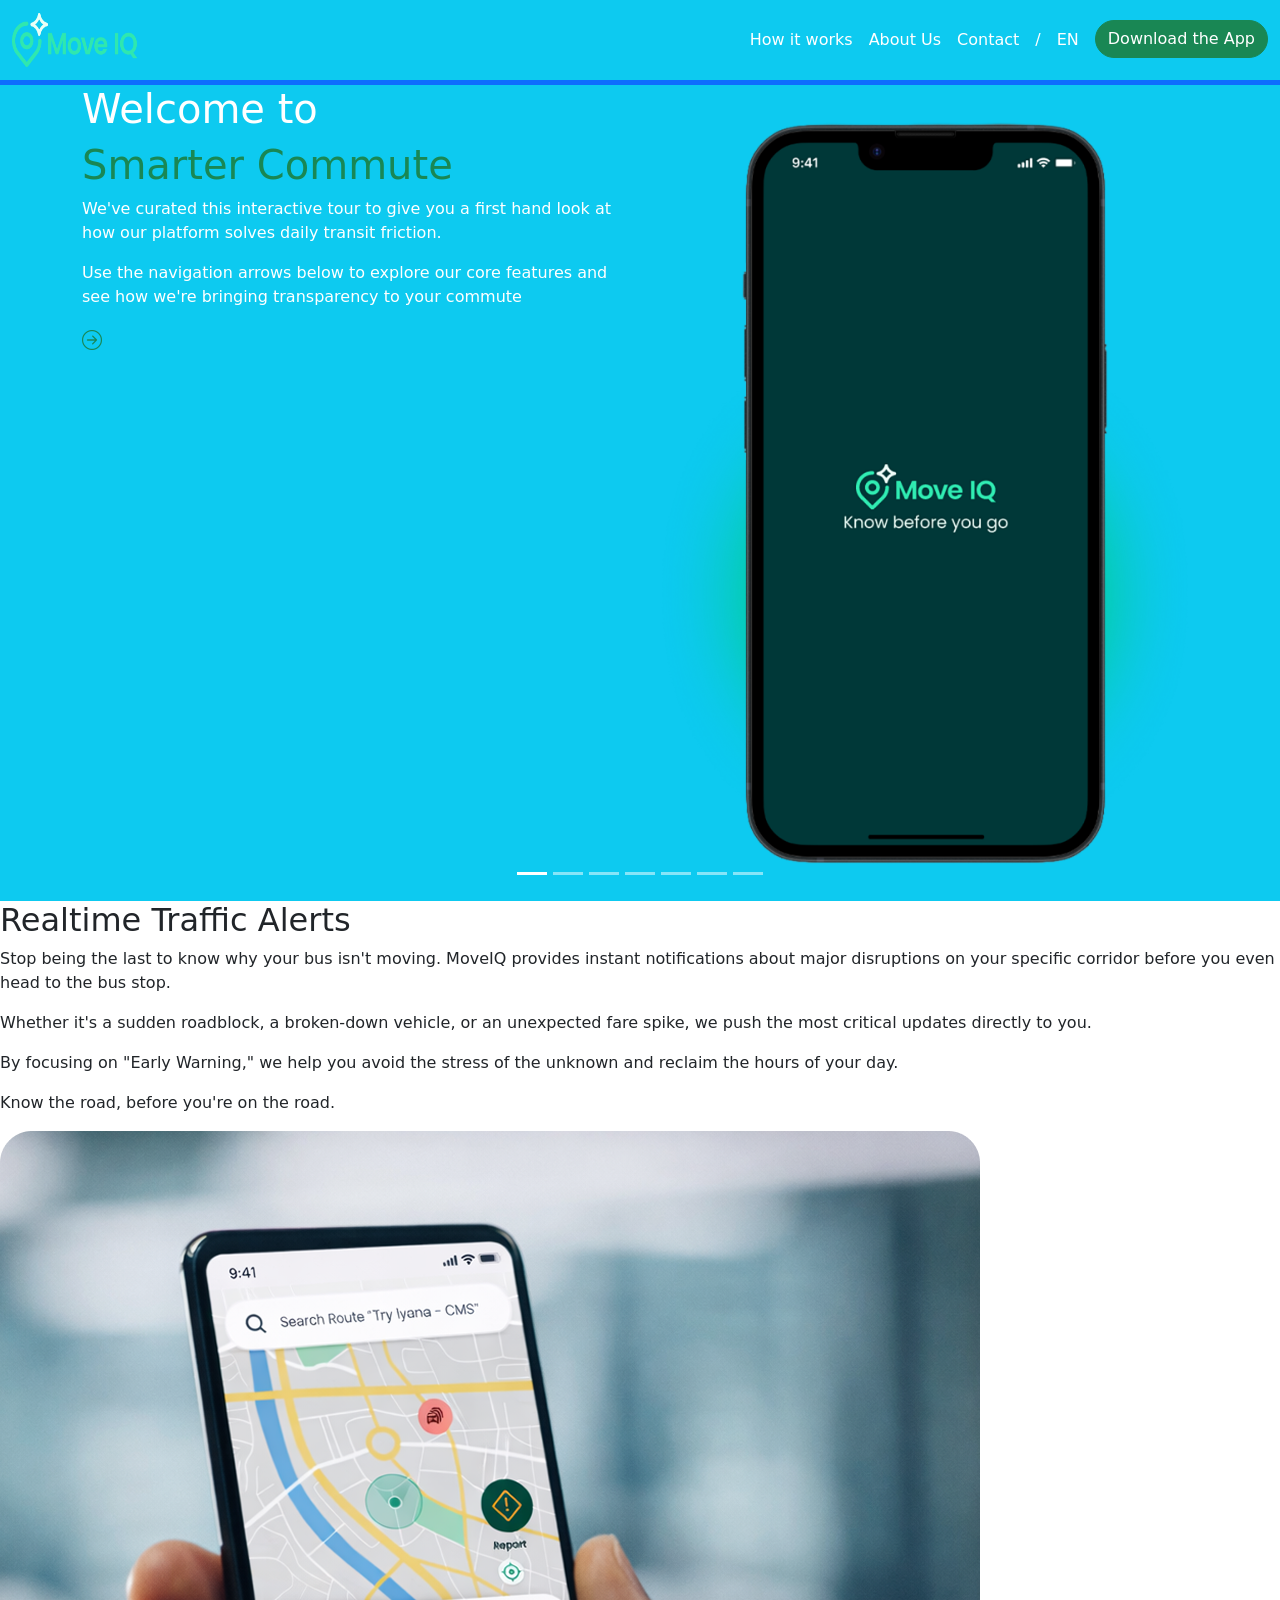
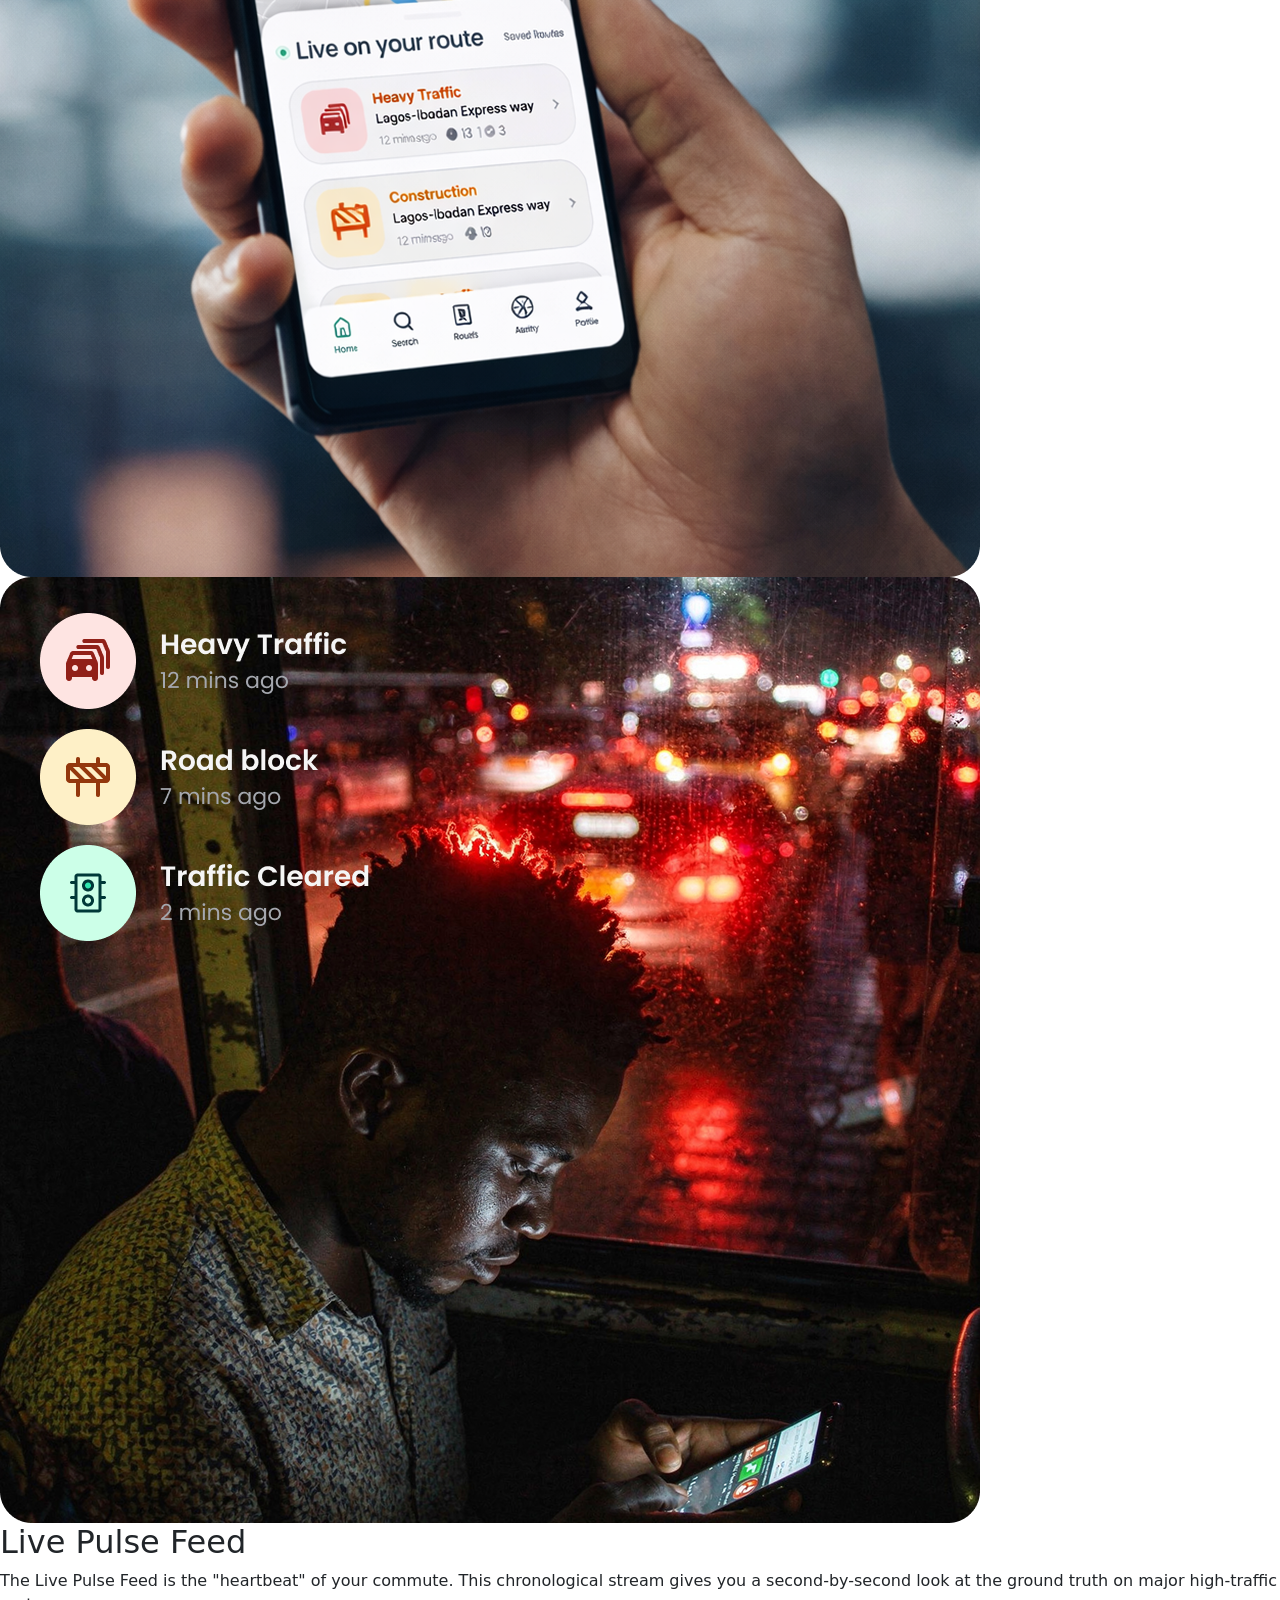
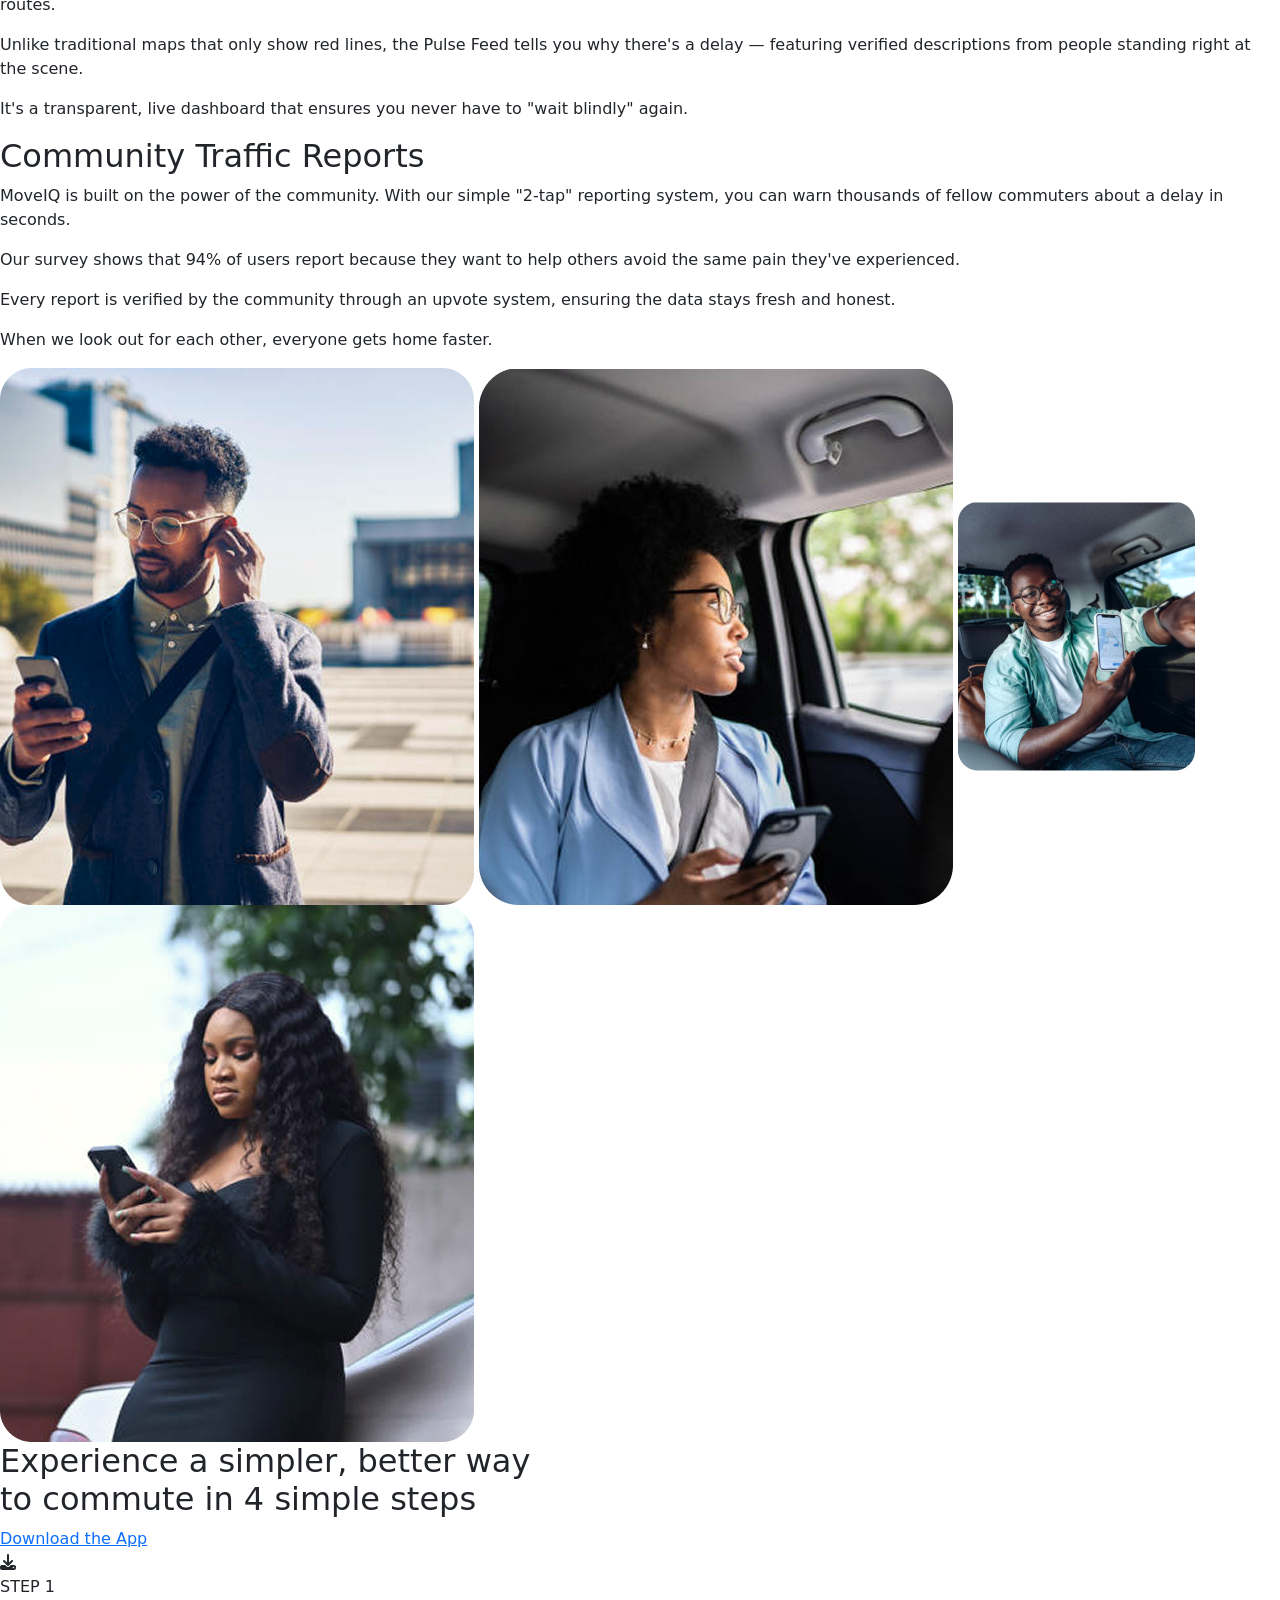
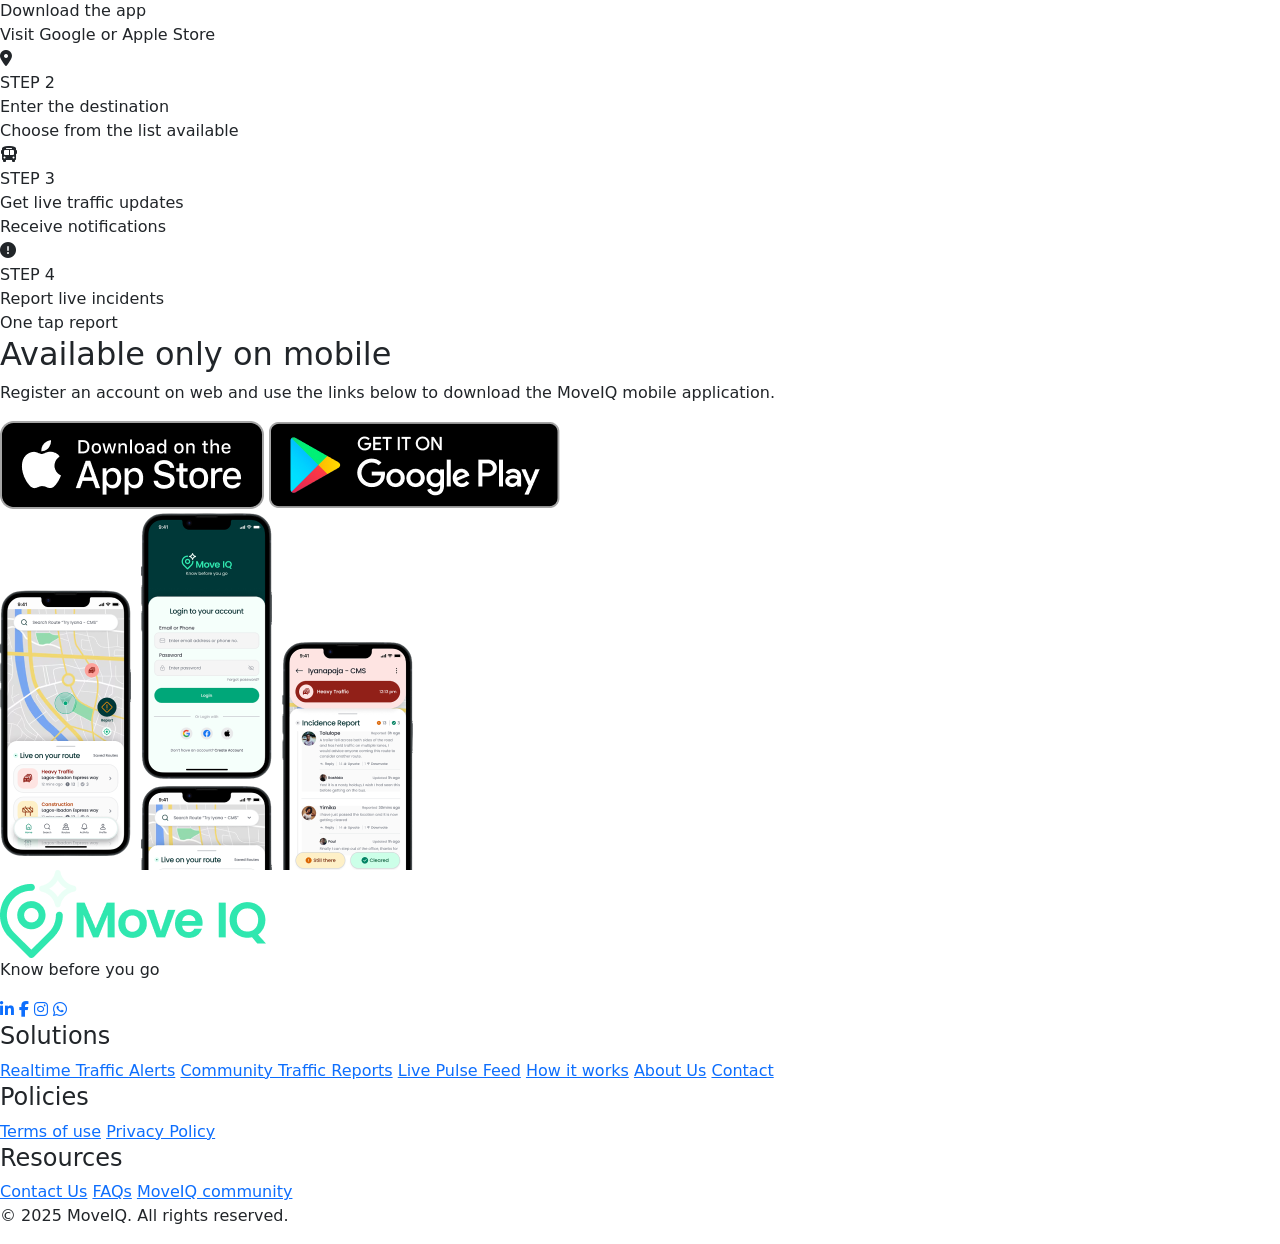
==== index.html @ 117f428f "Add files via upload" ====
<!DOCTYPE html>
<html lang="en">
<head>
  <meta charset="UTF-8" />
  <meta name="viewport" content="width=device-width, initial-scale=1.0"/>
  <title>MoveIQ</title>
  <link href="https://cdn.jsdelivr.net/npm/bootstrap@5.3.8/dist/css/bootstrap.min.css" rel="stylesheet">
<link rel="stylesheet" href="https://cdn.jsdelivr.net/npm/bootstrap-icons@1.8.1/font/bootstrap-icons.css">
  <link rel="stylesheet" href="style.css" />
  <link rel="stylesheet" href="https://cdnjs.cloudflare.com/ajax/libs/font-awesome/6.5.0/css/all.min.css" />
</head>
<body>

   <!-- Navbar -->
     <nav class="navbar navbar-expand-lg navbar-light bg-info shadow-sm border-bottom border-5 border-primary">
  <div class="container-fluid">

    <!-- Navbar toggler -->
    <button class="navbar-toggler" type="button" data-bs-toggle="collapse" data-bs-target="#navbarSupportedContent">
      <span class="navbar-toggler-icon"></span>
    </button>

    <!-- Logo in the center -->
    <a class="navbar-brand text-success fw-bold" href="/">
      <img src="footer-logo.png" alt="logo" height="54" width="160">
      
    </a>

    <!-- Navbar links -->
    <div class="collapse navbar-collapse justify-content-end" id="navbarSupportedContent">
      

      <ul class="navbar-nav mb-2 mb-lg-0">

        <li class="nav-item"><a class="nav-link text-white" href="/">How it works</a></li>
        <li class="nav-item"><a class="nav-link text-white" href="about.html">About Us</a></li>
        <li class="nav-item"><a class="nav-link text-white" href="services.html">Contact</a></li>
        <!-- Slash -->
    <li class="nav-item">
      <span class="nav-link text-white">/</span>
    </li>

    <!-- Language -->
    <li class="nav-item">
      <a class="nav-link text-white" href="#">EN</a>
    </li>

    <!-- Download button -->
    <li class="nav-item ms-2">
      <a href="#" class="btn btn-success rounded-pill">
        Download the App
      </a>
  
      </ul>
    </div>
  </div>
</nav>
<!-- Hero Section -->
 <div id="heroCarousel" class="carousel slide" data-bs-ride="carousel">
  <div class="carousel-indicators">
    <button type="button" data-bs-target="#carouselExample" data-bs-slide-to="0" class="active"></button>
    <button type="button" data-bs-target="#carouselExample" data-bs-slide-to="1"></button>
    <button type="button" data-bs-target="#carouselExample" data-bs-slide-to="2"></button>
    <button type="button" data-bs-target="#carouselExample" data-bs-slide-to="3"></button>
    <button type="button" data-bs-target="#carouselExample" data-bs-slide-to="4"></button>
    <button type="button" data-bs-target="#carouselExample" data-bs-slide-to="5"></button>
    <button type="button" data-bs-target="#carouselExample" data-bs-slide-to="6"></button>
  </div>

  <div class="carousel-inner">

    <!-- Slide 1 -->
    <div class="carousel-item active bg-info">
      
      <!-- your row with text and image -->
       <div class="container">
        <div class="row">
        <div class="col-md-6">
          <h1 class="text-white">Welcome to</h1>
          <h1 class="text-success">Smarter Commute</h1>
          <p class="text-white">We've curated this interactive tour to give you a first hand look at how our platform solves daily transit friction.

          </p>
          <p class="text-white">Use the navigation arrows below to explore our core features and see how we're bringing transparency to your commute</p>
          <i class="bi bi-arrow-right-circle text-success fw-bold fs-5"></i>
        </div>
        <div class="col-md-6 d-flex align-items-center justify-content-center">
          <img src="image1.png" alt="image for slide 1" class="img-fluid">
        </div>
       </div>
       </div>
    </div>

    <!-- Slide 2 -->
    <div class="carousel-item bg-info">
      <!-- your row -->
       <div class="container">
        <div class="row">
        <div class="col-md-6">
          <h1 class="text-white">Access your</h1>
          <h1 class="text-success">Account</h1>
          <p class="text-white">Get started in seconds.
          </p>
          <p class="text-white">Sign in with your preferred socialnetwork or email to join the MoveIQ community. Your account doesn't just store your data, it tracks your impact.</p>
          <p class="text-white">See how many hours you've saved fellow commuters by contributing to the "Ground Truth".</p>
          <i class="bi bi-arrow-left-circle text-success fw-bold fs-5"></i>
          <i class="bi bi-arrow-right-circle text-success fw-bold fs-5"></i>
        </div>
        <div class="col-md-6 d-flex align-items-center justify-content-center">
          <img src="image2.png" alt="image for slide 2" class="img-fluid">
        </div>
       </div>
       </div>
    </div>

    <!-- Slide 3 -->
    <div class="carousel-item bg-info">
      <!-- your row -->
       <div class="container">
        <div class="row">
        <div class="col-md-6">
          <h1 class="text-white">On your</h1>
          <h1 class="text-success">Dashboard</h1>
          <p class="text-white">Everything you need to outsmart the commute all in one place.
          </p>
          <ul>
            <li class="text-white">Saved routes: Instant "Pulse Checks" on your most travelled corridors.</li>
            <li class="text-white">The live map: A high-level view of verified road incidents nearby.</li>
            <li class="text-white">Route Search: Quick access to our 10 major high-density transit routes.</li>
            <li class="text-white">The "Report" Button: Your 2-tap shortcut to helping the community.</li>
          </ul>
          <i class="bi bi-arrow-left-circle text-success fw-bold fs-5"></i>
          <i class="bi bi-arrow-right-circle text-success fw-bold fs-5"></i>
        </div>
        <div class="col-md-6 d-flex align-items-center justify-content-center">
          <img src="image3.png" alt="image for slide 3" class="img-fluid">
        </div>
       </div>
       </div>
    </div>

    <!-- Slide 4 -->
    <div class="carousel-item bg-info">
      <!-- your row -->
       <div class="container">
        <div class="row">
        <div class="col-md-6">
          <h1 class="text-white">Detailed</h1>
          <h1 class="text-success">Incident Reports</h1>
          <p class="text-white">See the road through the eyes of fellow commuters. Our reports aren't just dots on a map; they are live feeds featuring timestamps and real-time community comments. Use the "Still there?" button to verify an incident and keep the data fresh for the next person.
          </p>
          
          <i class="bi bi-arrow-left-circle text-success fw-bold fs-5"></i>
          <i class="bi bi-arrow-right-circle text-success fw-bold fs-5"></i>
        </div>
        <div class="col-md-6 d-flex align-items-center justify-content-center">
          <img src="image4.png" alt="image for slide 4" class="img-fluid">
        </div>
       </div>
       </div>
    </div>

    <!-- Slide 5 -->
    <div class="carousel-item bg-info">
      <!-- your row -->
       <div class="container">
        <div class="row">
        <div class="col-md-6">
          <h1 class="text-white">Report</h1>
          <h1 class="text-success">an Incident</h1>
          <p class="text-white">Be the hero of the morning rush. With just two taps, you can report accidents, roadblocks, or sudden fare spikes.
          </p>
          <p class="text-white">Add an optional comment for extra context and help your fellow commuters make smarter decisions before they even leave home.</p>
          
          <i class="bi bi-arrow-left-circle text-success fw-bold fs-5"></i>
          <i class="bi bi-arrow-right-circle text-success fw-bold fs-5"></i>
        </div>
        <div class="col-md-6 d-flex align-items-center justify-content-center">
          <img src="image5.png" alt="image for slide 5" class="img-fluid">
        </div>
       </div>
       </div>
    </div>

    <!-- Slide 6 -->
    <div class="carousel-item bg-info">
      <!-- your row -->
       <div class="container">
        <div class="row">
        <div class="col-md-6">
          <h1 class="text-white">Your Personal</h1>
          <h1 class="text-success">Dashboard</h1>
          <p class="text-white">Your altruism deserves to be seen. Use your personal dashboard to track every report and verification you've made.</p>
          <p class="text-white">See the tangible differnce you've made in making urban transit predictable and stress-free for everyone.</p>
          
          <i class="bi bi-arrow-left-circle text-success fw-bold fs-5"></i>
          <i class="bi bi-arrow-right-circle text-success fw-bold fs-5"></i>
        </div>
        <div class="col-md-6 d-flex align-items-center justify-content-center">
          <img src="image6.png" alt="image for slide 6" class="img-fluid">
        </div>
       </div>
       </div>
    </div>

    <!-- Slide 7 -->
    <div class="carousel-item bg-info">
      <!-- your row -->
       <div class="container">
        <div class="row">
        <div class="col-md-6">
          <h1 class="text-white">Ready to</h1>
          <h1 class="text-success">Commute Smarter?</h1>
          <p class="text-white">MoveIQ is fuelled by people like you-commuters who believe that a simple report can save someone else's day. Your acts of altruism are the engine of this service.
          </p>
          <p class="text-white">Join the movement today</p>
          
          <i class="bi bi-arrow-left-circle text-success fw-bold fs-5"></i>
          <i class="bi bi-arrow-right-circle text-success fw-bold fs-5"></i>
        </div>
        <div class="col-md-6 d-flex align-items-center justify-content-center">
          <img src="image7.png" alt="image for slide 7" class="img-fluid">
        </div>
       </div>
       </div>
    </div>

  </div>

</div>

<section class="features">

  <!-- Card 1: text left, image right -->
  <div class="feature-card">
    <div class="feature-text">
      <h2>Realtime Traffic Alerts</h2>
      <p>Stop being the last to know why your bus isn't moving. MoveIQ provides instant notifications about major disruptions on your specific corridor before you even head to the bus stop.</p>
      <p>Whether it's a sudden roadblock, a broken-down vehicle, or an unexpected fare spike, we push the most critical updates directly to you.</p>
      <p>By focusing on "Early Warning," we help you avoid the stress of the unknown and reclaim the hours of your day.</p>
      <p>Know the road, before you're on the road.</p>
    </div>
    <div class="feature-image">
      <img src="traffic-alerts.png" alt="Realtime Traffic Alerts" />
    </div>
  </div>

  <!-- Card 2: image left, text right -->
  <div class="feature-card ">
    <div class="feature-image">
      <img src="live-pulse.png" alt="Live Pulse Feed" />
    </div>
    <div class="feature-text">
      <h2>Live Pulse Feed</h2>
      <p>The Live Pulse Feed is the "heartbeat" of your commute. This chronological stream gives you a second-by-second look at the ground truth on major high-traffic routes.</p>
      <p>Unlike traditional maps that only show red lines, the Pulse Feed tells you why there's a delay — featuring verified descriptions from people standing right at the scene.</p>
      <p>It's a transparent, live dashboard that ensures you never have to "wait blindly" again.</p>
    </div>
  </div>

  <!-- Card 3: text left, image right -->
  <div class="feature-card">
    <div class="feature-text">
      <h2>Community Traffic Reports</h2>
      <p>MoveIQ is built on the power of the community. With our simple "2-tap" reporting system, you can warn thousands of fellow commuters about a delay in seconds.</p>
      <p>Our survey shows that 94% of users report because they want to help others avoid the same pain they've experienced.</p>
      <p>Every report is verified by the community through an upvote system, ensuring the data stays fresh and honest.</p>
      <p>When we look out for each other, everyone gets home faster.</p>
    </div>
    <div class="feature-image image-grid">
      <img src="community1.jpg" alt="Community 1" />
      <img src="community2.jpg" alt="Community 2" />
      <img src="community3.jpg" alt="Community 3" />
      <img src="community4.jpg" alt="Community 4" />
    </div>
  </div>

</section>


<!-- 4 STEPS SECTION -->
<section class="steps-section">

  <div class="steps-header">
    <h2>Experience a simpler, better way <br/> to commute in 4 simple steps</h2>
    <a href="#" class="btn-download">Download the App</a>
  </div>

  <div class="steps-card">

    <div class="step">
      <div class="step-icon"><i class="fas fa-download"></i></div>
      <div class="step-label">STEP 1</div>
      <div class="step-title">Download the app</div>
      <div class="step-sub">Visit Google or Apple Store</div>
    </div>

    <div class="step-divider"></div>

    <div class="step">
      <div class="step-icon"><i class="fas fa-location-dot"></i></div>
      <div class="step-label">STEP 2</div>
      <div class="step-title">Enter the destination</div>
      <div class="step-sub">Choose from the list available</div>
    </div>

    <div class="step-divider"></div>

    <div class="step">
      <div class="step-icon"><i class="fas fa-bus"></i></div>
      <div class="step-label">STEP 3</div>
      <div class="step-title">Get live traffic updates</div>
      <div class="step-sub">Receive notifications</div>
    </div>

    <div class="step-divider"></div>

  <div class="step">
    <div class="step-icon"><i class="fas fa-circle-exclamation"></i></div>
      <div class="step-label">STEP 4</div>
      <div class="step-title">Report live incidents</div>
      <div class="step-sub">One tap report</div>
    </div>

  </div>

</section>

<footer class="footer">

  <!-- Top: Mobile CTA -->
  <div class="footer-cta">
    <div class="footer-cta-left">
      <h2>Available only on mobile</h2>
      <p>Register an account on web and use the links below to download the MoveIQ mobile application.</p>
      <div class="store-buttons">
        <a href="#"><img src="appstore.png" alt="Download on App Store" /></a>
        <a href="#"><img src="googleplay.png" alt="Get it on Google Play" /></a>
      </div>
    </div>
    <div class="footer-cta-right">
      <img src="phone-mockup.png" alt="App Screenshot 1" class="mockup-img" />
      <!-- <img src="phone-mockup2.png" alt="App Screenshot 2" class="mockup-img" /> -->
    </div>
  </div>

  <!-- Bottom: Logo + links -->
  <div class="footer-main">

    <div class="footer-brand">
      <div class="footer-logo"><img src="footer-logo.png"></div>
      <p class="footer-tagline">Know before you go</p>
     <div class="footer-socials">
     <a href="#"><i class="fab fa-linkedin-in"></i></a>
    <a href="#"><i class="fab fa-facebook-f"></i></a>
    <a href="#"><i class="fab fa-instagram"></i></a>
    <a href="#"><i class="fab fa-whatsapp"></i></a>
</div>
    </div>

    <div class="footer-links">
      <div class="footer-col">
        <h4>Solutions</h4>
        <a href="#">Realtime Traffic Alerts</a>
        <a href="#">Community Traffic Reports</a>
        <a href="#">Live Pulse Feed</a>
        <a href="#">How it works</a>
        <a href="#">About Us</a>
        <a href="#">Contact</a>
      </div>
      <div class="footer-col">
        <h4>Policies</h4>
        <a href="#">Terms of use</a>
        <a href="#">Privacy Policy</a>
      </div>
      <div class="footer-col">
        <h4>Resources</h4>
        <a href="#">Contact Us</a>
        <a href="#">FAQs</a>
        <a href="#">MoveIQ community</a>
      </div>
    </div>

  </div>

  <div class="footer-bottom">
    <p>© 2025 MoveIQ. All rights reserved.</p>
  </div>

</footer>

<script src="https://cdn.jsdelivr.net/npm/bootstrap@5.3.8/dist/js/bootstrap.bundle.min.js"></script>

</body>
</html>
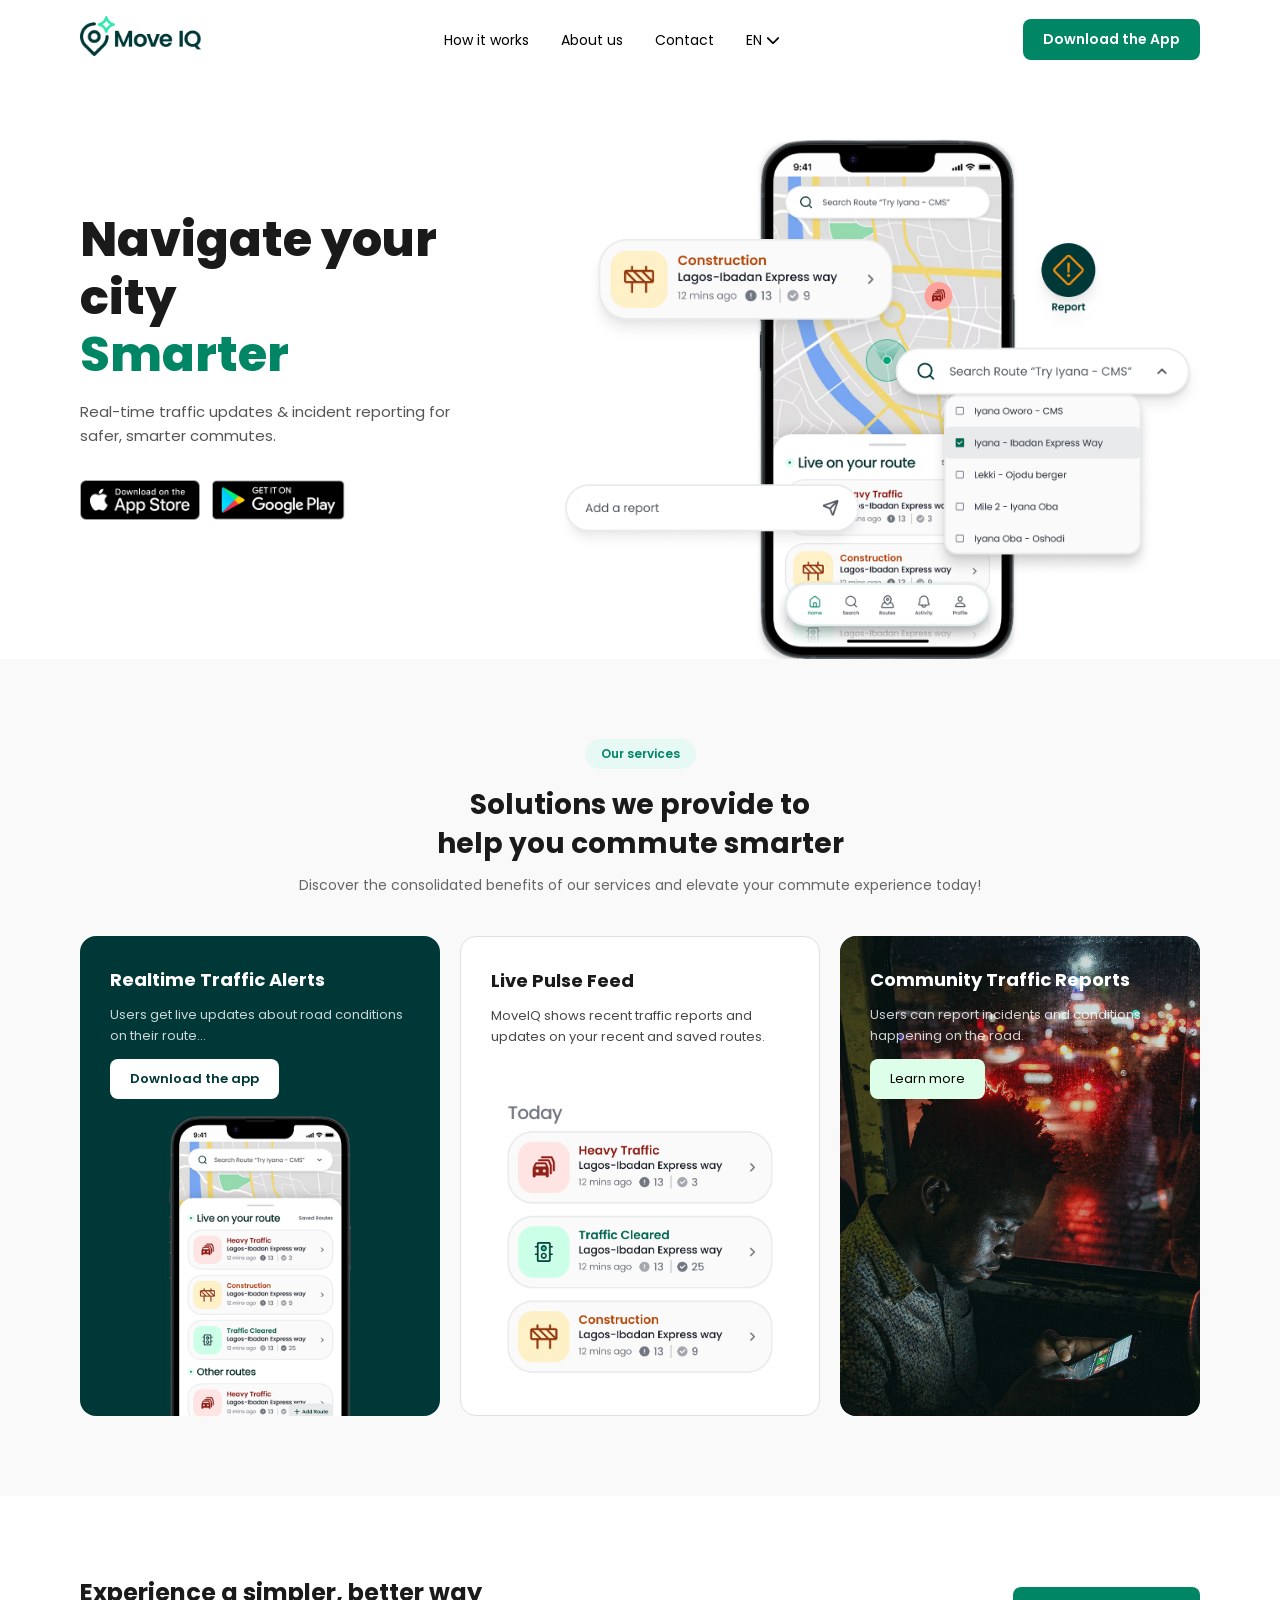
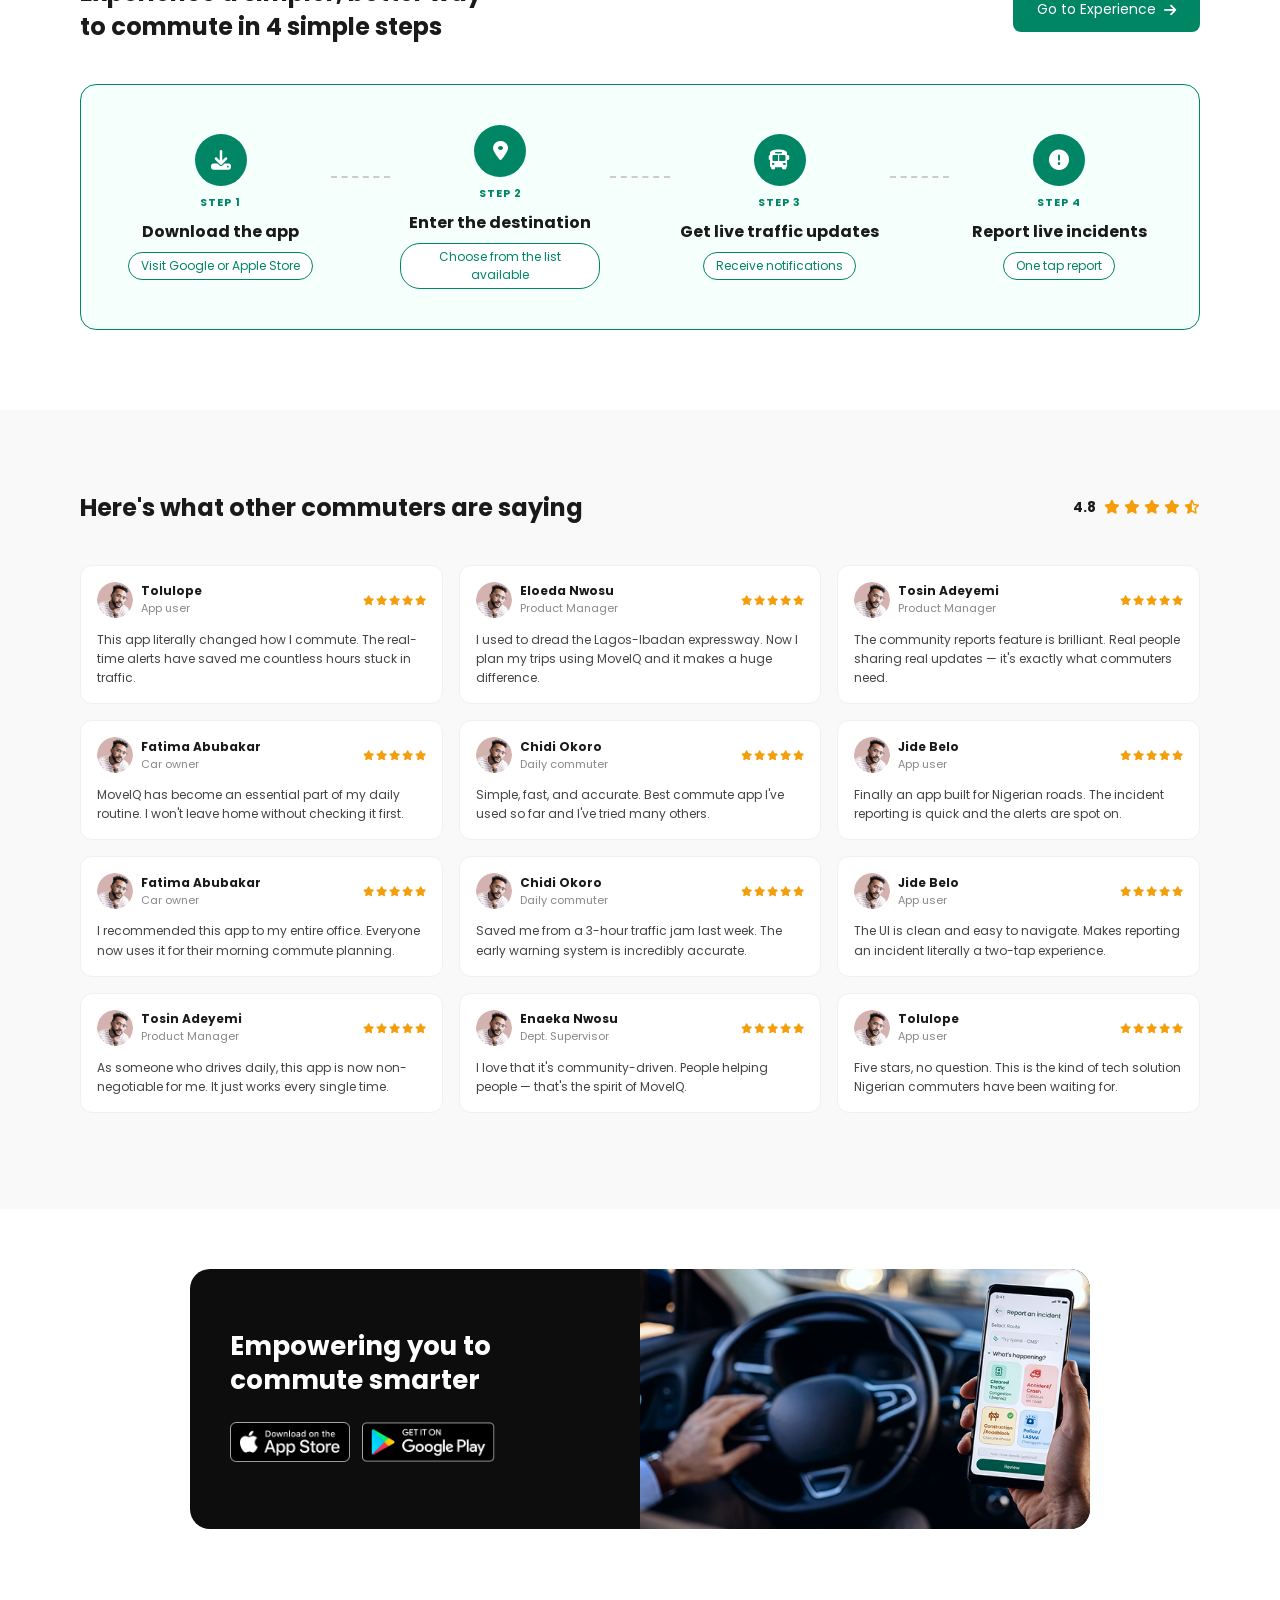
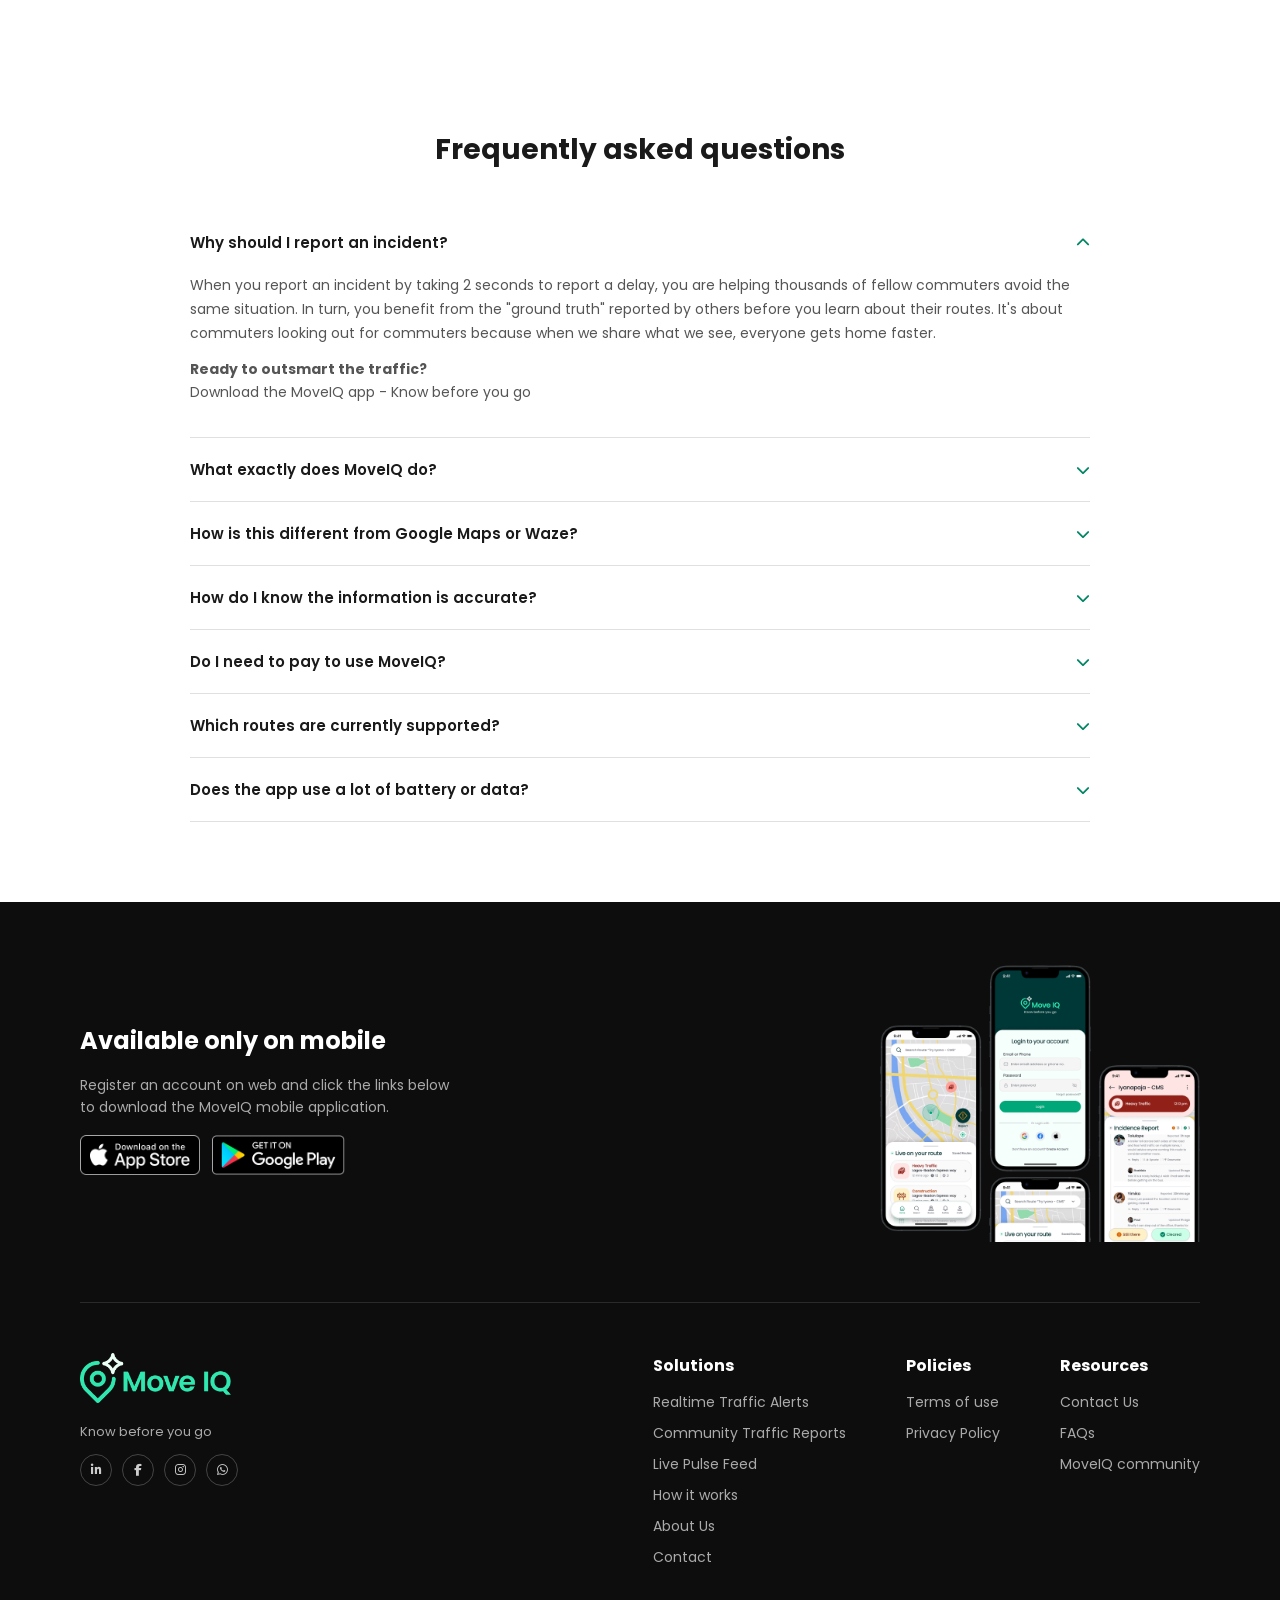
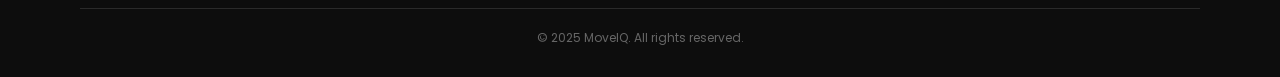
==== commit 968e7c56: "Add files via upload" ====
--- a/index.html
+++ b/index.html
@@ -3,393 +3,494 @@
 <head>
   <meta charset="UTF-8" />
   <meta name="viewport" content="width=device-width, initial-scale=1.0"/>
-  <title>MoveIQ</title>
-  <link href="https://cdn.jsdelivr.net/npm/bootstrap@5.3.8/dist/css/bootstrap.min.css" rel="stylesheet">
-<link rel="stylesheet" href="https://cdn.jsdelivr.net/npm/bootstrap-icons@1.8.1/font/bootstrap-icons.css">
+  <title>MoveIQ - Navigate your city Smarter</title>
+  <link href="https://fonts.googleapis.com/css2?family=Poppins:wght@400;500;600;700;800&display=swap" rel="stylesheet">
   <link rel="stylesheet" href="style.css" />
   <link rel="stylesheet" href="https://cdnjs.cloudflare.com/ajax/libs/font-awesome/6.5.0/css/all.min.css" />
 </head>
 <body>
 
-   <!-- Navbar -->
-     <nav class="navbar navbar-expand-lg navbar-light bg-info shadow-sm border-bottom border-5 border-primary">
-  <div class="container-fluid">
-
-    <!-- Navbar toggler -->
-    <button class="navbar-toggler" type="button" data-bs-toggle="collapse" data-bs-target="#navbarSupportedContent">
-      <span class="navbar-toggler-icon"></span>
-    </button>
-
-    <!-- Logo in the center -->
-    <a class="navbar-brand text-success fw-bold" href="/">
-      <img src="footer-logo.png" alt="logo" height="54" width="160">
-      
-    </a>
-
-    <!-- Navbar links -->
-    <div class="collapse navbar-collapse justify-content-end" id="navbarSupportedContent">
-      
-
-      <ul class="navbar-nav mb-2 mb-lg-0">
-
-        <li class="nav-item"><a class="nav-link text-white" href="/">How it works</a></li>
-        <li class="nav-item"><a class="nav-link text-white" href="about.html">About Us</a></li>
-        <li class="nav-item"><a class="nav-link text-white" href="services.html">Contact</a></li>
-        <!-- Slash -->
-    <li class="nav-item">
-      <span class="nav-link text-white">/</span>
-    </li>
-
-    <!-- Language -->
-    <li class="nav-item">
-      <a class="nav-link text-white" href="#">EN</a>
-    </li>
-
-    <!-- Download button -->
-    <li class="nav-item ms-2">
-      <a href="#" class="btn btn-success rounded-pill">
-        Download the App
+  <!-- NAVBAR -->
+  <nav class="navbar">
+    <div class="nav-container">
+      <a href="#" class="nav-logo">
+        <img src="logo.png" alt="MoveIQ Logo" />
       </a>
-  
-      </ul>
-    </div>
+      <ul class="nav-links">
+  <li><a href="How it works.html">How it works</a></li>
+  <li><a href="about.html">About us</a></li>
+  <li><a href="about.html#contact">Contact</a></li>
+  <li><a href="#">EN <i class="fas fa-chevron-down"></i></a></li>
+</ul>
+      <a href="index.html" class="btn-primary">Download the App</a>
+    </div>
+  </nav>
+
+  <!-- HERO SECTION -->
+  <section class="hero">
+    <div class="hero-container">
+      <div class="hero-text">
+        <h1>Navigate your city<br/><span class="hero-accent">Smarter</span></h1>
+        <p>Real-time traffic updates & incident reporting for safer, smarter commutes.</p>
+        <div class="store-buttons">
+          <a href="#"><img src="appstore.png" alt="App Store" /></a>
+          <a href="#"><img src="googleplay.png" alt="Google Play" /></a>
+        </div>
+      </div>
+      <div class="hero-image">
+        <img src="Hero Photo.png" alt="MoveIQ App" />
+      </div>
+    </div>
+  </section>
+
+  <!-- SERVICES SECTION -->
+  <section class="services">
+    <div class="services-container">
+      <span class="section-tag">Our services</span>
+      <h2>Solutions we provide to<br/>help you commute smarter</h2>
+      <p class="section-sub">Discover the consolidated benefits of our services and elevate your commute experience today!</p>
+
+      <div class="services-grid">
+
+        <!-- Card 1 -->
+        <div class="service-card dark">
+          <h3>Realtime Traffic Alerts</h3>
+          <p>Users get live updates about road conditions on their route...</p>
+          <a href="#" class="btn-white">Download the app</a>
+          <div class="service-image">
+            <img src="service-phone1.png" alt="Traffic Alerts" />
+          </div>
+        </div>
+
+        <!-- Card 2 -->
+<div class="service-card light">
+  <h3>Live Pulse Feed</h3>
+  <p>MoveIQ shows recent traffic reports and updates on your recent and saved routes.</p>
+  <div class="service-image">
+    <img src="pulse-feed.png" alt="Live Pulse Feed" />
   </div>
-</nav>
-<!-- Hero Section -->
- <div id="heroCarousel" class="carousel slide" data-bs-ride="carousel">
-  <div class="carousel-indicators">
-    <button type="button" data-bs-target="#carouselExample" data-bs-slide-to="0" class="active"></button>
-    <button type="button" data-bs-target="#carouselExample" data-bs-slide-to="1"></button>
-    <button type="button" data-bs-target="#carouselExample" data-bs-slide-to="2"></button>
-    <button type="button" data-bs-target="#carouselExample" data-bs-slide-to="3"></button>
-    <button type="button" data-bs-target="#carouselExample" data-bs-slide-to="4"></button>
-    <button type="button" data-bs-target="#carouselExample" data-bs-slide-to="5"></button>
-    <button type="button" data-bs-target="#carouselExample" data-bs-slide-to="6"></button>
+</div>
+        
+
+        <!-- Card 3 -->
+        <div class="service-card dark image-bg">
+          <h3>Community Traffic Reports</h3>
+          <p>Users can report incidents and conditions happening on the road.</p>
+          <a href="#" class="btn-outline">Learn more</a>
+          <div class="service-overlay-img">
+            <img src="service-community.png" alt="Community" />
+          </div>
+        </div>
+
+      </div>
+    </div>
+  </section>
+
+  <!-- 4 STEPS SECTION -->
+  <section class="steps-section">
+    <div class="steps-container">
+      <div class="steps-header">
+        <h2>Experience a simpler, better way<br/>to commute in 4 simple steps</h2>
+        <a href="#" class="btn-go">Go to Experience <i class="fas fa-arrow-right"></i></a>
+      </div>
+      <div class="steps-card">
+        <div class="step">
+          <div class="step-icon"><i class="fas fa-download"></i></div>
+          <div class="step-label">STEP 1</div>
+          <div class="step-title">Download the app</div>
+          <div class="step-sub">Visit Google or Apple Store</div>
+        </div>
+        <div class="step-divider"></div>
+        <div class="step">
+          <div class="step-icon"><i class="fas fa-location-dot"></i></div>
+          <div class="step-label">STEP 2</div>
+          <div class="step-title">Enter the destination</div>
+          <div class="step-sub">Choose from the list available</div>
+        </div>
+        <div class="step-divider"></div>
+        <div class="step">
+          <div class="step-icon"><i class="fas fa-bus"></i></div>
+          <div class="step-label">STEP 3</div>
+          <div class="step-title">Get live traffic updates</div>
+          <div class="step-sub">Receive notifications</div>
+        </div>
+        <div class="step-divider"></div>
+        <div class="step">
+          <div class="step-icon"><i class="fas fa-circle-exclamation"></i></div>
+          <div class="step-label">STEP 4</div>
+          <div class="step-title">Report live incidents</div>
+          <div class="step-sub">One tap report</div>
+        </div>
+      </div>
+    </div>
+  </section>
+
+  <!-- TESTIMONIALS SECTION -->
+  <section class="testimonials">
+    <div class="testimonials-container">
+      <div class="testimonials-header">
+        <h2>Here's what other commuters are saying</h2>
+        <div class="rating">
+          <span>4.8</span>
+          <i class="fas fa-star"></i>
+          <i class="fas fa-star"></i>
+          <i class="fas fa-star"></i>
+          <i class="fas fa-star"></i>
+          <i class="fas fa-star-half-alt"></i>
+        </div>
+      </div>
+
+      <div class="testimonials-grid">
+        <div class="testimonial-card">
+          <div class="testimonial-top">
+            <img src="avatar1.png" alt="Tolulope" class="testimonial-avatar"/>
+            <div>
+              <p class="testimonial-name">Tolulope</p>
+              <p class="testimonial-role">App user</p>
+            </div>
+            <div class="testimonial-stars">
+              <i class="fas fa-star"></i><i class="fas fa-star"></i><i class="fas fa-star"></i><i class="fas fa-star"></i><i class="fas fa-star"></i>
+            </div>
+          </div>
+          <p class="testimonial-text">This app literally changed how I commute. The real-time alerts have saved me countless hours stuck in traffic.</p>
+        </div>
+
+        <div class="testimonial-card">
+          <div class="testimonial-top">
+            <img src="avatar1.png" alt="Eloeda Nwosu" class="testimonial-avatar"/>
+            <div>
+              <p class="testimonial-name">Eloeda Nwosu</p>
+              <p class="testimonial-role">Product Manager</p>
+            </div>
+            <div class="testimonial-stars">
+              <i class="fas fa-star"></i><i class="fas fa-star"></i><i class="fas fa-star"></i><i class="fas fa-star"></i><i class="fas fa-star"></i>
+            </div>
+          </div>
+          <p class="testimonial-text">I used to dread the Lagos-Ibadan expressway. Now I plan my trips using MoveIQ and it makes a huge difference.</p>
+        </div>
+
+        <div class="testimonial-card">
+          <div class="testimonial-top">
+            <img src="avatar1.png" alt="Tosin Adeyemi" class="testimonial-avatar"/>
+            <div>
+              <p class="testimonial-name">Tosin Adeyemi</p>
+              <p class="testimonial-role">Product Manager</p>
+            </div>
+            <div class="testimonial-stars">
+              <i class="fas fa-star"></i><i class="fas fa-star"></i><i class="fas fa-star"></i><i class="fas fa-star"></i><i class="fas fa-star"></i>
+            </div>
+          </div>
+          <p class="testimonial-text">The community reports feature is brilliant. Real people sharing real updates — it's exactly what commuters need.</p>
+        </div>
+
+        <div class="testimonial-card">
+          <div class="testimonial-top">
+            <img src="avatar1.png" alt="Fatima Abubakar" class="testimonial-avatar"/>
+            <div>
+              <p class="testimonial-name">Fatima Abubakar</p>
+              <p class="testimonial-role">Car owner</p>
+            </div>
+            <div class="testimonial-stars">
+              <i class="fas fa-star"></i><i class="fas fa-star"></i><i class="fas fa-star"></i><i class="fas fa-star"></i><i class="fas fa-star"></i>
+            </div>
+          </div>
+          <p class="testimonial-text">MoveIQ has become an essential part of my daily routine. I won't leave home without checking it first.</p>
+        </div>
+
+        <div class="testimonial-card">
+          <div class="testimonial-top">
+            <img src="avatar1.png" alt="Chidi Okoro" class="testimonial-avatar"/>
+            <div>
+              <p class="testimonial-name">Chidi Okoro</p>
+              <p class="testimonial-role">Daily commuter</p>
+            </div>
+            <div class="testimonial-stars">
+              <i class="fas fa-star"></i><i class="fas fa-star"></i><i class="fas fa-star"></i><i class="fas fa-star"></i><i class="fas fa-star"></i>
+            </div>
+          </div>
+          <p class="testimonial-text">Simple, fast, and accurate. Best commute app I've used so far and I've tried many others.</p>
+        </div>
+
+        <div class="testimonial-card">
+          <div class="testimonial-top">
+            <img src="avatar1.png" alt="Jide Belo" class="testimonial-avatar"/>
+            <div>
+              <p class="testimonial-name">Jide Belo</p>
+              <p class="testimonial-role">App user</p>
+            </div>
+            <div class="testimonial-stars">
+              <i class="fas fa-star"></i><i class="fas fa-star"></i><i class="fas fa-star"></i><i class="fas fa-star"></i><i class="fas fa-star"></i>
+            </div>
+          </div>
+          <p class="testimonial-text">Finally an app built for Nigerian roads. The incident reporting is quick and the alerts are spot on.</p>
+        </div>
+      </div>
+
+      <!-- Row 2 -->
+      <div class="testimonials-grid">
+        <div class="testimonial-card">
+          <div class="testimonial-top">
+            <img src="avatar1.png" alt="Fatima Abubakar" class="testimonial-avatar"/>
+            <div>
+              <p class="testimonial-name">Fatima Abubakar</p>
+              <p class="testimonial-role">Car owner</p>
+            </div>
+            <div class="testimonial-stars">
+              <i class="fas fa-star"></i><i class="fas fa-star"></i><i class="fas fa-star"></i><i class="fas fa-star"></i><i class="fas fa-star"></i>
+            </div>
+          </div>
+          <p class="testimonial-text">I recommended this app to my entire office. Everyone now uses it for their morning commute planning.</p>
+        </div>
+
+        <div class="testimonial-card">
+          <div class="testimonial-top">
+            <img src="avatar1.png" alt="Chidi Okoro" class="testimonial-avatar"/>
+            <div>
+              <p class="testimonial-name">Chidi Okoro</p>
+              <p class="testimonial-role">Daily commuter</p>
+            </div>
+            <div class="testimonial-stars">
+              <i class="fas fa-star"></i><i class="fas fa-star"></i><i class="fas fa-star"></i><i class="fas fa-star"></i><i class="fas fa-star"></i>
+            </div>
+          </div>
+          <p class="testimonial-text">Saved me from a 3-hour traffic jam last week. The early warning system is incredibly accurate.</p>
+        </div>
+
+        <div class="testimonial-card">
+          <div class="testimonial-top">
+            <img src="avatar1.png" alt="Jide Belo" class="testimonial-avatar"/>
+            <div>
+              <p class="testimonial-name">Jide Belo</p>
+              <p class="testimonial-role">App user</p>
+            </div>
+            <div class="testimonial-stars">
+              <i class="fas fa-star"></i><i class="fas fa-star"></i><i class="fas fa-star"></i><i class="fas fa-star"></i><i class="fas fa-star"></i>
+            </div>
+          </div>
+          <p class="testimonial-text">The UI is clean and easy to navigate. Makes reporting an incident literally a two-tap experience.</p>
+        </div>
+
+        <div class="testimonial-card">
+          <div class="testimonial-top">
+            <img src="avatar1.png" alt="Tosin Adeyemi" class="testimonial-avatar"/>
+            <div>
+              <p class="testimonial-name">Tosin Adeyemi</p>
+              <p class="testimonial-role">Product Manager</p>
+            </div>
+            <div class="testimonial-stars">
+              <i class="fas fa-star"></i><i class="fas fa-star"></i><i class="fas fa-star"></i><i class="fas fa-star"></i><i class="fas fa-star"></i>
+            </div>
+          </div>
+          <p class="testimonial-text">As someone who drives daily, this app is now non-negotiable for me. It just works every single time.</p>
+        </div>
+
+        <div class="testimonial-card">
+          <div class="testimonial-top">
+            <img src="avatar1.png" alt="Enaeka Nwosu" class="testimonial-avatar"/>
+            <div>
+              <p class="testimonial-name">Enaeka Nwosu</p>
+              <p class="testimonial-role">Dept. Supervisor</p>
+            </div>
+            <div class="testimonial-stars">
+              <i class="fas fa-star"></i><i class="fas fa-star"></i><i class="fas fa-star"></i><i class="fas fa-star"></i><i class="fas fa-star"></i>
+            </div>
+          </div>
+          <p class="testimonial-text">I love that it's community-driven. People helping people — that's the spirit of MoveIQ.</p>
+        </div>
+
+        <div class="testimonial-card">
+          <div class="testimonial-top">
+            <img src="avatar1.png" alt="Tolulope" class="testimonial-avatar"/>
+            <div>
+              <p class="testimonial-name">Tolulope</p>
+              <p class="testimonial-role">App user</p>
+            </div>
+            <div class="testimonial-stars">
+              <i class="fas fa-star"></i><i class="fas fa-star"></i><i class="fas fa-star"></i><i class="fas fa-star"></i><i class="fas fa-star"></i>
+            </div>
+          </div>
+          <p class="testimonial-text">Five stars, no question. This is the kind of tech solution Nigerian commuters have been waiting for.</p>
+        </div>
+      </div>
+
+    </div>
+  </section>
+
+  <!-- CTA BANNER -->
+  <div class="cta-banner-wrapper">
+  <section class="cta-banner">
+    <div class="cta-content">
+      <h2>Empowering you to<br/>commute smarter</h2>
+      <div class="store-buttons">
+        <a href="#"><img src="appstore.png" alt="App Store" /></a>
+        <a href="#"><img src="googleplay.png" alt="Google Play" /></a>
+      </div>
+    </div>
+    <div class="cta-image">
+      <img src="cta-driver.png" alt="Driver using MoveIQ" />
+    </div>
+  </section>
   </div>
 
-  <div class="carousel-inner">
-
-    <!-- Slide 1 -->
-    <div class="carousel-item active bg-info">
-      
-      <!-- your row with text and image -->
-       <div class="container">
-        <div class="row">
-        <div class="col-md-6">
-          <h1 class="text-white">Welcome to</h1>
-          <h1 class="text-success">Smarter Commute</h1>
-          <p class="text-white">We've curated this interactive tour to give you a first hand look at how our platform solves daily transit friction.
-
-          </p>
-          <p class="text-white">Use the navigation arrows below to explore our core features and see how we're bringing transparency to your commute</p>
-          <i class="bi bi-arrow-right-circle text-success fw-bold fs-5"></i>
-        </div>
-        <div class="col-md-6 d-flex align-items-center justify-content-center">
-          <img src="image1.png" alt="image for slide 1" class="img-fluid">
-        </div>
-       </div>
-       </div>
-    </div>
-
-    <!-- Slide 2 -->
-    <div class="carousel-item bg-info">
-      <!-- your row -->
-       <div class="container">
-        <div class="row">
-        <div class="col-md-6">
-          <h1 class="text-white">Access your</h1>
-          <h1 class="text-success">Account</h1>
-          <p class="text-white">Get started in seconds.
-          </p>
-          <p class="text-white">Sign in with your preferred socialnetwork or email to join the MoveIQ community. Your account doesn't just store your data, it tracks your impact.</p>
-          <p class="text-white">See how many hours you've saved fellow commuters by contributing to the "Ground Truth".</p>
-          <i class="bi bi-arrow-left-circle text-success fw-bold fs-5"></i>
-          <i class="bi bi-arrow-right-circle text-success fw-bold fs-5"></i>
-        </div>
-        <div class="col-md-6 d-flex align-items-center justify-content-center">
-          <img src="image2.png" alt="image for slide 2" class="img-fluid">
-        </div>
-       </div>
-       </div>
-    </div>
-
-    <!-- Slide 3 -->
-    <div class="carousel-item bg-info">
-      <!-- your row -->
-       <div class="container">
-        <div class="row">
-        <div class="col-md-6">
-          <h1 class="text-white">On your</h1>
-          <h1 class="text-success">Dashboard</h1>
-          <p class="text-white">Everything you need to outsmart the commute all in one place.
-          </p>
-          <ul>
-            <li class="text-white">Saved routes: Instant "Pulse Checks" on your most travelled corridors.</li>
-            <li class="text-white">The live map: A high-level view of verified road incidents nearby.</li>
-            <li class="text-white">Route Search: Quick access to our 10 major high-density transit routes.</li>
-            <li class="text-white">The "Report" Button: Your 2-tap shortcut to helping the community.</li>
-          </ul>
-          <i class="bi bi-arrow-left-circle text-success fw-bold fs-5"></i>
-          <i class="bi bi-arrow-right-circle text-success fw-bold fs-5"></i>
-        </div>
-        <div class="col-md-6 d-flex align-items-center justify-content-center">
-          <img src="image3.png" alt="image for slide 3" class="img-fluid">
-        </div>
-       </div>
-       </div>
-    </div>
-
-    <!-- Slide 4 -->
-    <div class="carousel-item bg-info">
-      <!-- your row -->
-       <div class="container">
-        <div class="row">
-        <div class="col-md-6">
-          <h1 class="text-white">Detailed</h1>
-          <h1 class="text-success">Incident Reports</h1>
-          <p class="text-white">See the road through the eyes of fellow commuters. Our reports aren't just dots on a map; they are live feeds featuring timestamps and real-time community comments. Use the "Still there?" button to verify an incident and keep the data fresh for the next person.
-          </p>
-          
-          <i class="bi bi-arrow-left-circle text-success fw-bold fs-5"></i>
-          <i class="bi bi-arrow-right-circle text-success fw-bold fs-5"></i>
-        </div>
-        <div class="col-md-6 d-flex align-items-center justify-content-center">
-          <img src="image4.png" alt="image for slide 4" class="img-fluid">
-        </div>
-       </div>
-       </div>
-    </div>
-
-    <!-- Slide 5 -->
-    <div class="carousel-item bg-info">
-      <!-- your row -->
-       <div class="container">
-        <div class="row">
-        <div class="col-md-6">
-          <h1 class="text-white">Report</h1>
-          <h1 class="text-success">an Incident</h1>
-          <p class="text-white">Be the hero of the morning rush. With just two taps, you can report accidents, roadblocks, or sudden fare spikes.
-          </p>
-          <p class="text-white">Add an optional comment for extra context and help your fellow commuters make smarter decisions before they even leave home.</p>
-          
-          <i class="bi bi-arrow-left-circle text-success fw-bold fs-5"></i>
-          <i class="bi bi-arrow-right-circle text-success fw-bold fs-5"></i>
-        </div>
-        <div class="col-md-6 d-flex align-items-center justify-content-center">
-          <img src="image5.png" alt="image for slide 5" class="img-fluid">
-        </div>
-       </div>
-       </div>
-    </div>
-
-    <!-- Slide 6 -->
-    <div class="carousel-item bg-info">
-      <!-- your row -->
-       <div class="container">
-        <div class="row">
-        <div class="col-md-6">
-          <h1 class="text-white">Your Personal</h1>
-          <h1 class="text-success">Dashboard</h1>
-          <p class="text-white">Your altruism deserves to be seen. Use your personal dashboard to track every report and verification you've made.</p>
-          <p class="text-white">See the tangible differnce you've made in making urban transit predictable and stress-free for everyone.</p>
-          
-          <i class="bi bi-arrow-left-circle text-success fw-bold fs-5"></i>
-          <i class="bi bi-arrow-right-circle text-success fw-bold fs-5"></i>
-        </div>
-        <div class="col-md-6 d-flex align-items-center justify-content-center">
-          <img src="image6.png" alt="image for slide 6" class="img-fluid">
-        </div>
-       </div>
-       </div>
-    </div>
-
-    <!-- Slide 7 -->
-    <div class="carousel-item bg-info">
-      <!-- your row -->
-       <div class="container">
-        <div class="row">
-        <div class="col-md-6">
-          <h1 class="text-white">Ready to</h1>
-          <h1 class="text-success">Commute Smarter?</h1>
-          <p class="text-white">MoveIQ is fuelled by people like you-commuters who believe that a simple report can save someone else's day. Your acts of altruism are the engine of this service.
-          </p>
-          <p class="text-white">Join the movement today</p>
-          
-          <i class="bi bi-arrow-left-circle text-success fw-bold fs-5"></i>
-          <i class="bi bi-arrow-right-circle text-success fw-bold fs-5"></i>
-        </div>
-        <div class="col-md-6 d-flex align-items-center justify-content-center">
-          <img src="image7.png" alt="image for slide 7" class="img-fluid">
-        </div>
-       </div>
-       </div>
-    </div>
-
-  </div>
-
-</div>
-
-<section class="features">
-
-  <!-- Card 1: text left, image right -->
-  <div class="feature-card">
-    <div class="feature-text">
-      <h2>Realtime Traffic Alerts</h2>
-      <p>Stop being the last to know why your bus isn't moving. MoveIQ provides instant notifications about major disruptions on your specific corridor before you even head to the bus stop.</p>
-      <p>Whether it's a sudden roadblock, a broken-down vehicle, or an unexpected fare spike, we push the most critical updates directly to you.</p>
-      <p>By focusing on "Early Warning," we help you avoid the stress of the unknown and reclaim the hours of your day.</p>
-      <p>Know the road, before you're on the road.</p>
-    </div>
-    <div class="feature-image">
-      <img src="traffic-alerts.png" alt="Realtime Traffic Alerts" />
-    </div>
-  </div>
-
-  <!-- Card 2: image left, text right -->
-  <div class="feature-card ">
-    <div class="feature-image">
-      <img src="live-pulse.png" alt="Live Pulse Feed" />
-    </div>
-    <div class="feature-text">
-      <h2>Live Pulse Feed</h2>
-      <p>The Live Pulse Feed is the "heartbeat" of your commute. This chronological stream gives you a second-by-second look at the ground truth on major high-traffic routes.</p>
-      <p>Unlike traditional maps that only show red lines, the Pulse Feed tells you why there's a delay — featuring verified descriptions from people standing right at the scene.</p>
-      <p>It's a transparent, live dashboard that ensures you never have to "wait blindly" again.</p>
-    </div>
-  </div>
-
-  <!-- Card 3: text left, image right -->
-  <div class="feature-card">
-    <div class="feature-text">
-      <h2>Community Traffic Reports</h2>
-      <p>MoveIQ is built on the power of the community. With our simple "2-tap" reporting system, you can warn thousands of fellow commuters about a delay in seconds.</p>
-      <p>Our survey shows that 94% of users report because they want to help others avoid the same pain they've experienced.</p>
-      <p>Every report is verified by the community through an upvote system, ensuring the data stays fresh and honest.</p>
-      <p>When we look out for each other, everyone gets home faster.</p>
-    </div>
-    <div class="feature-image image-grid">
-      <img src="community1.jpg" alt="Community 1" />
-      <img src="community2.jpg" alt="Community 2" />
-      <img src="community3.jpg" alt="Community 3" />
-      <img src="community4.jpg" alt="Community 4" />
-    </div>
-  </div>
-
-</section>
-
-
-<!-- 4 STEPS SECTION -->
-<section class="steps-section">
-
-  <div class="steps-header">
-    <h2>Experience a simpler, better way <br/> to commute in 4 simple steps</h2>
-    <a href="#" class="btn-download">Download the App</a>
-  </div>
-
-  <div class="steps-card">
-
-    <div class="step">
-      <div class="step-icon"><i class="fas fa-download"></i></div>
-      <div class="step-label">STEP 1</div>
-      <div class="step-title">Download the app</div>
-      <div class="step-sub">Visit Google or Apple Store</div>
-    </div>
-
-    <div class="step-divider"></div>
-
-    <div class="step">
-      <div class="step-icon"><i class="fas fa-location-dot"></i></div>
-      <div class="step-label">STEP 2</div>
-      <div class="step-title">Enter the destination</div>
-      <div class="step-sub">Choose from the list available</div>
-    </div>
-
-    <div class="step-divider"></div>
-
-    <div class="step">
-      <div class="step-icon"><i class="fas fa-bus"></i></div>
-      <div class="step-label">STEP 3</div>
-      <div class="step-title">Get live traffic updates</div>
-      <div class="step-sub">Receive notifications</div>
-    </div>
-
-    <div class="step-divider"></div>
-
-  <div class="step">
-    <div class="step-icon"><i class="fas fa-circle-exclamation"></i></div>
-      <div class="step-label">STEP 4</div>
-      <div class="step-title">Report live incidents</div>
-      <div class="step-sub">One tap report</div>
-    </div>
-
-  </div>
-
-</section>
-
-<footer class="footer">
-
-  <!-- Top: Mobile CTA -->
-  <div class="footer-cta">
-    <div class="footer-cta-left">
-      <h2>Available only on mobile</h2>
-      <p>Register an account on web and use the links below to download the MoveIQ mobile application.</p>
-      <div class="store-buttons">
-        <a href="#"><img src="appstore.png" alt="Download on App Store" /></a>
-        <a href="#"><img src="googleplay.png" alt="Get it on Google Play" /></a>
-      </div>
-    </div>
-    <div class="footer-cta-right">
-      <img src="phone-mockup.png" alt="App Screenshot 1" class="mockup-img" />
-      <!-- <img src="phone-mockup2.png" alt="App Screenshot 2" class="mockup-img" /> -->
-    </div>
-  </div>
-
-  <!-- Bottom: Logo + links -->
-  <div class="footer-main">
-
-    <div class="footer-brand">
-      <div class="footer-logo"><img src="footer-logo.png"></div>
-      <p class="footer-tagline">Know before you go</p>
-     <div class="footer-socials">
-     <a href="#"><i class="fab fa-linkedin-in"></i></a>
-    <a href="#"><i class="fab fa-facebook-f"></i></a>
-    <a href="#"><i class="fab fa-instagram"></i></a>
-    <a href="#"><i class="fab fa-whatsapp"></i></a>
-</div>
-    </div>
-
-    <div class="footer-links">
-      <div class="footer-col">
-        <h4>Solutions</h4>
-        <a href="#">Realtime Traffic Alerts</a>
-        <a href="#">Community Traffic Reports</a>
-        <a href="#">Live Pulse Feed</a>
-        <a href="#">How it works</a>
-        <a href="#">About Us</a>
-        <a href="#">Contact</a>
-      </div>
-      <div class="footer-col">
-        <h4>Policies</h4>
-        <a href="#">Terms of use</a>
-        <a href="#">Privacy Policy</a>
-      </div>
-      <div class="footer-col">
-        <h4>Resources</h4>
-        <a href="#">Contact Us</a>
-        <a href="#">FAQs</a>
-        <a href="#">MoveIQ community</a>
-      </div>
-    </div>
-
-  </div>
-
-  <div class="footer-bottom">
-    <p>© 2025 MoveIQ. All rights reserved.</p>
-  </div>
-
-</footer>
-
-<script src="https://cdn.jsdelivr.net/npm/bootstrap@5.3.8/dist/js/bootstrap.bundle.min.js"></script>
+  <!-- FAQ SECTION -->
+  <section class="faq-section">
+    <div class="faq-container">
+      <h2>Frequently asked questions</h2>
+
+      <div class="faq-list">
+
+        <div class="faq-item open">
+          <div class="faq-question">
+            <span>Why should I report an incident?</span>
+            <i class="fas fa-chevron-up"></i>
+          </div>
+          <div class="faq-answer">
+            <p>When you report an incident by taking 2 seconds to report a delay, you are helping thousands of fellow commuters avoid the same situation. In turn, you benefit from the "ground truth" reported by others before you learn about their routes. It's about commuters looking out for commuters because when we share what we see, everyone gets home faster.</p>
+            <p><strong>Ready to outsmart the traffic?</strong><br/>Download the MoveIQ app - Know before you go</p>
+          </div>
+        </div>
+
+        <div class="faq-item">
+          <div class="faq-question">
+            <span>What exactly does MoveIQ do?</span>
+            <i class="fas fa-chevron-down"></i>
+          </div>
+          <div class="faq-answer">
+            <p>MoveIQ is a community-driven traffic reporting platform that provides real-time updates on road conditions, incidents, and traffic situations across major Nigerian routes.</p>
+          </div>
+        </div>
+
+        <div class="faq-item">
+          <div class="faq-question">
+            <span>How is this different from Google Maps or Waze?</span>
+            <i class="fas fa-chevron-down"></i>
+          </div>
+          <div class="faq-answer">
+            <p>Unlike Google Maps or Waze, MoveIQ is built specifically for Nigerian roads and commuters, with hyperlocal incident reporting and a community focused on Nigerian routes.</p>
+          </div>
+        </div>
+
+        <div class="faq-item">
+          <div class="faq-question">
+            <span>How do I know the information is accurate?</span>
+            <i class="fas fa-chevron-down"></i>
+          </div>
+          <div class="faq-answer">
+            <p>All reports are verified through a community upvote system. The more people confirm an incident, the more reliable it becomes. Outdated reports are automatically flagged.</p>
+          </div>
+        </div>
+
+        <div class="faq-item">
+          <div class="faq-question">
+            <span>Do I need to pay to use MoveIQ?</span>
+            <i class="fas fa-chevron-down"></i>
+          </div>
+          <div class="faq-answer">
+            <p>No, MoveIQ is completely free to download and use. Our mission is to make commuting better for everyone.</p>
+          </div>
+        </div>
+
+        <div class="faq-item">
+          <div class="faq-question">
+            <span>Which routes are currently supported?</span>
+            <i class="fas fa-chevron-down"></i>
+          </div>
+          <div class="faq-answer">
+            <p>We currently support 10 major high-density transit routes across Lagos and Abuja, with plans to expand to more cities soon.</p>
+          </div>
+        </div>
+
+        <div class="faq-item">
+          <div class="faq-question">
+            <span>Does the app use a lot of battery or data?</span>
+            <i class="fas fa-chevron-down"></i>
+          </div>
+          <div class="faq-answer">
+            <p>MoveIQ is optimized to use minimal data and battery. It only fetches updates when you're actively using the app or when a critical alert needs to be pushed to you.</p>
+          </div>
+        </div>
+
+      </div>
+    </div>
+  </section>
+
+  <!-- FOOTER -->
+  <footer class="footer">
+
+    <div class="footer-cta">
+      <div class="footer-cta-left">
+        <h2>Available only on mobile</h2>
+        <p>Register an account on web and click the links below to download the MoveIQ mobile application.</p>
+        <div class="store-buttons">
+          <a href="#"><img src="appstore.png" alt="App Store" /></a>
+          <a href="#"><img src="googleplay.png" alt="Google Play" /></a>
+        </div>
+      </div>
+      <div class="footer-cta-right">
+        <img src="phone-mockup.png" alt="App mockup" class="mockup-img" />
+      </div>
+    </div>
+
+    <div class="footer-main">
+      <div class="footer-brand">
+        <div class="footer-logo"><img src="footer-logo.png" alt="MoveIQ" /></div>
+        <p class="footer-tagline">Know before you go</p>
+        <div class="footer-socials">
+          <a href="#"><i class="fab fa-linkedin-in"></i></a>
+          <a href="#"><i class="fab fa-facebook-f"></i></a>
+          <a href="#"><i class="fab fa-instagram"></i></a>
+          <a href="#"><i class="fab fa-whatsapp"></i></a>
+        </div>
+      </div>
+
+      <div class="footer-links">
+        <div class="footer-col">
+          <h4>Solutions</h4>
+          <a href="#">Realtime Traffic Alerts</a>
+          <a href="#">Community Traffic Reports</a>
+          <a href="#">Live Pulse Feed</a>
+          <a href="#">How it works</a>
+          <a href="#">About Us</a>
+          <a href="#">Contact</a>
+        </div>
+        <div class="footer-col">
+          <h4>Policies</h4>
+          <a href="#">Terms of use</a>
+          <a href="#">Privacy Policy</a>
+        </div>
+        <div class="footer-col">
+          <h4>Resources</h4>
+          <a href="#">Contact Us</a>
+          <a href="#">FAQs</a>
+          <a href="#">MoveIQ community</a>
+        </div>
+      </div>
+    </div>
+
+    <div class="footer-bottom">
+      <p>© 2025 MoveIQ. All rights reserved.</p>
+    </div>
+
+  </footer>
+
+  <script>
+    // FAQ Accordion
+    const faqItems = document.querySelectorAll('.faq-item');
+    faqItems.forEach(item => {
+      const question = item.querySelector('.faq-question');
+      question.addEventListener('click', () => {
+        const isOpen = item.classList.contains('open');
+        faqItems.forEach(i => {
+          i.classList.remove('open');
+          i.querySelector('.faq-question i').className = 'fas fa-chevron-down';
+        });
+        if (!isOpen) {
+          item.classList.add('open');
+          item.querySelector('.faq-question i').className = 'fas fa-chevron-up';
+        }
+      });
+    });
+  </script>
 
 </body>
 </html>
--- a/style.css
+++ b/style.css
@@ -0,0 +1,833 @@
+/* ---- GLOBAL RESET ---- */
+* {
+  margin: 0;
+  padding: 0;
+  box-sizing: border-box;
+}
+
+body {
+  font-family: 'Poppins', sans-serif;
+  color: #1a1a1a;
+}
+
+/* ---- NAVBAR ---- */
+.navbar {
+  /* background-color: #003838; */
+  padding: 16px 80px;
+}
+
+.nav-container {
+  max-width: 1200px;
+  margin: 0 auto;
+  display: flex;
+  align-items: center;
+  justify-content: space-between;
+}
+
+.nav-logo img {
+  height: 40px;
+  width: auto;
+}
+
+.nav-links {
+  display: flex;
+  align-items: center;
+  gap: 32px;
+  list-style: none;
+}
+
+.nav-links a {
+  color: #000000;
+  text-decoration: none;
+  font-size: 14px;
+}
+
+.nav-divider {
+  color: #999;
+  opacity: 1;
+}
+
+.btn-primary {
+  background-color: #008565;
+  color: white;
+  padding: 10px 20px;
+  border-radius: 8px;
+  text-decoration: none;
+  font-size: 14px;
+  font-weight: 600;
+  white-space: nowrap;
+}
+
+/* ---- HERO ---- */
+.hero {
+  background-color: white;
+  padding: 60px 80px 0;
+}
+
+.hero-container {
+  max-width: 1200px;
+  margin: 0 auto;
+  display: flex;
+  align-items: center;
+  gap: 60px;
+}
+
+.hero-text {
+  flex: 1;
+  padding-bottom: 60px;
+}
+
+.hero-text h1 {
+  font-size: 48px;
+  font-weight: 800;
+  color: #1a1a1a;
+  line-height: 1.2;
+  margin-bottom: 16px;
+}
+
+.hero-accent {
+  color: #008565;
+}
+
+.hero-text p {
+  color: #555;
+  font-size: 15px;
+  line-height: 1.6;
+  margin-bottom: 32px;
+}
+
+.store-buttons {
+  display: flex;
+  gap: 12px;
+  flex-wrap: wrap;
+}
+
+.store-buttons img {
+  height: 40px;
+  object-fit: contain;
+}
+
+.hero-image {
+  flex: 1;
+  display: flex;
+  justify-content: flex-end;
+  align-items: flex-end;
+}
+
+.hero-image img {
+  max-height: 520px;
+  object-fit: contain;
+}
+
+/* ---- SERVICES ---- */
+.services {
+  background-color: #f9f9f9;
+  padding: 80px 80px;
+}
+
+.services-container {
+  max-width: 1200px;
+  margin: 0 auto;
+  text-align: center;
+}
+
+.section-tag {
+  display: inline-block;
+  background-color: #e6f9f4;
+  color: #008565;
+  font-size: 12px;
+  font-weight: 600;
+  padding: 6px 16px;
+  border-radius: 20px;
+  margin-bottom: 16px;
+}
+
+.services-container h2 {
+  font-size: 28px;
+  font-weight: 700;
+  margin-bottom: 12px;
+  line-height: 1.4;
+}
+
+.section-sub {
+  font-size: 14px;
+  color: #666;
+  margin-bottom: 40px;
+}
+
+.services-grid {
+  display: grid;
+  grid-template-columns: 1fr 1fr 1fr;
+  gap: 20px;
+  text-align: left;
+  align-items: stretch;
+}
+
+.service-card {
+  border-radius: 16px;
+  padding: 30px;
+  padding-bottom: 0;
+  position: relative;
+  overflow: hidden;
+  min-height: 480px;
+  display: flex;
+  flex-direction: column;
+  gap: 12px;
+}
+
+.service-card.light {
+  padding-bottom: 30px;
+}
+
+.service-card.dark {
+  background-color: #003838;
+  color: white;
+}
+
+.service-card.light {
+  background-color: white;
+  color: #1a1a1a;
+  border: 1px solid #e0e0e0;
+  padding-bottom: 30px;
+}
+
+.service-card h3 {
+  font-size: 18px;
+  font-weight: 700;
+}
+
+.service-card p {
+  font-size: 13px;
+  line-height: 1.6;
+  opacity: 0.8;
+}
+
+.btn-white {
+  display: inline-block;
+  background-color: white;
+  color: #003838;
+  padding: 10px 20px;
+  border-radius: 8px;
+  text-decoration: none;
+  font-size: 13px;
+  font-weight: 600;
+  width: fit-content;
+}
+
+.btn-outline {
+  display: inline-block;
+  background-color: #DDFFE9;
+  color: #000000;
+  padding: 10px 20px;
+  border-radius: 8px;
+  text-decoration: none;
+  font-size: 13px;
+  width: fit-content;
+}
+
+.service-image {
+  margin-top: auto;
+  display: flex;
+  justify-content: center;
+  align-items: flex-end;
+}
+
+.service-image img {
+  width: 100%;
+  max-height: 300px;
+  object-fit: contain;
+  border-radius: 8px;
+}
+
+.service-overlay-img {
+  position: absolute;
+  top: 0;
+  bottom: 0;
+  right: 0;
+  left: 0;
+  z-index: 0;
+}
+
+.service-overlay-img img {
+  width: 100%;
+  height: 100%;
+  object-fit: cover;
+  opacity: 0.8;
+  border-radius: 16px;
+}
+
+.service-card.image-bg h3,
+.service-card.image-bg p,
+.service-card.image-bg a {
+  position: relative;
+  z-index: 1;
+}
+
+/* Pulse feed items */
+.pulse-feed {
+  margin-top: 8px;
+  display: flex;
+  flex-direction: column;
+  gap: 8px;
+}
+
+.pulse-label {
+  font-size: 12px;
+  font-weight: 700;
+  color: #888;
+  opacity: 1 !important;
+}
+
+.pulse-item {
+  display: flex;
+  align-items: center;
+  gap: 10px;
+  background: #f5f5f5;
+  border-radius: 10px;
+  padding: 10px 12px;
+}
+
+.pulse-icon {
+  width: 32px;
+  height: 32px;
+  object-fit: contain;
+}
+
+.pulse-item div {
+  flex: 1;
+}
+
+.pulse-title {
+  font-size: 12px;
+  font-weight: 700;
+  color: #1a1a1a;
+  opacity: 1 !important;
+  margin: 0;
+}
+
+.pulse-route {
+  font-size: 11px;
+  color: #888;
+  opacity: 1 !important;
+  margin: 0;
+}
+
+.pulse-item .fa-chevron-right {
+  font-size: 11px;
+  color: #aaa;
+}
+
+/* ---- STEPS SECTION ---- */
+.steps-section {
+  padding: 80px 80px;
+  background-color: white;
+}
+
+.steps-container {
+  max-width: 1200px;
+  margin: 0 auto;
+}
+
+.steps-header {
+  display: flex;
+  justify-content: space-between;
+  align-items: center;
+  margin-bottom: 40px;
+}
+
+.steps-header h2 {
+  font-size: 24px;
+  font-weight: 700;
+  line-height: 1.4;
+}
+
+.btn-go {
+  background-color: #008565;
+  color: white;
+  padding: 12px 24px;
+  border-radius: 8px;
+  text-decoration: none;
+  font-size: 14px;
+  white-space: nowrap;
+  display: flex;
+  align-items: center;
+  gap: 8px;
+}
+
+.steps-card {
+  display: flex;
+  align-items: center;
+  background-color: #F5FFFB;
+  border: 1px solid #008565;
+  border-radius: 16px;
+  padding: 40px;
+  gap: 10px;
+}
+
+.step {
+  flex: 1;
+  display: flex;
+  flex-direction: column;
+  align-items: center;
+  text-align: center;
+  gap: 8px;
+}
+
+.step-icon {
+  background-color: #008565;
+  color: white;
+  border-radius: 50%;
+  width: 52px;
+  height: 52px;
+  display: flex;
+  align-items: center;
+  justify-content: center;
+  font-size: 20px;
+}
+
+.step-label {
+  font-size: 11px;
+  font-weight: 700;
+  color: #008565;
+  letter-spacing: 1px;
+}
+
+.step-title {
+  font-size: 16px;
+  font-weight: 700;
+}
+
+.step-sub {
+  font-size: 12px;
+  color: #008565;
+  background-color: white;
+  border: 1px solid #008565;
+  border-radius: 20px;
+  padding: 4px 12px;
+}
+
+.step-divider {
+  flex: 0.3;
+  border-top: 2px dashed #ccc;
+  align-self: center;
+  margin-bottom: 60px;
+}
+
+/* ---- TESTIMONIALS ---- */
+.testimonials {
+  background-color: #f9f9f9;
+  padding: 80px 80px;
+}
+
+.testimonials-container {
+  max-width: 1200px;
+  margin: 0 auto;
+}
+
+.testimonials-header {
+  display: flex;
+  justify-content: space-between;
+  align-items: center;
+  margin-bottom: 40px;
+}
+
+.testimonials-header h2 {
+  font-size: 24px;
+  font-weight: 700;
+}
+
+.rating {
+  display: flex;
+  align-items: center;
+  gap: 4px;
+  font-size: 14px;
+  font-weight: 700;
+  color: #f59e0b;
+}
+
+.rating span {
+  color: #1a1a1a;
+  margin-right: 4px;
+}
+
+.testimonials-grid {
+  display: grid;
+  grid-template-columns: repeat(3, 1fr);
+  gap: 16px;
+  margin-bottom: 16px;
+}
+
+.testimonial-card {
+  background: white;
+  border-radius: 12px;
+  padding: 16px;
+  display: flex;
+  flex-direction: column;
+  gap: 12px;
+  border: 1px solid #f0f0f0;
+}
+
+.testimonial-top {
+  display: flex;
+  align-items: center;
+  gap: 8px;
+}
+
+.testimonial-avatar {
+  width: 36px;
+  height: 36px;
+  border-radius: 50%;
+  object-fit: cover;
+}
+
+.testimonial-name {
+  font-size: 12px;
+  font-weight: 700;
+  color: #1a1a1a;
+}
+
+.testimonial-role {
+  font-size: 11px;
+  color: #888;
+}
+
+.testimonial-stars {
+  margin-left: auto;
+  color: #f59e0b;
+  font-size: 10px;
+  display: flex;
+  gap: 2px;
+}
+
+.testimonial-text {
+  font-size: 12px;
+  color: #444;
+  line-height: 1.6;
+}
+
+/* ---- CTA BANNER ---- */
+.cta-banner-wrapper {
+  padding: 40px 80px;
+  background-color: white;
+}
+
+.cta-banner {
+  background-color: #0d0d0d;
+  display: flex;
+  align-items: center;
+  max-width: 900px;
+  margin: 0 auto;
+  border-radius: 20px;
+  overflow: hidden;
+  margin-bottom: 80px;
+  margin-top: 20px;
+}
+
+
+.cta-content {
+  flex: 1;
+  padding: 50px 40px;
+  display: flex;
+  flex-direction: column;
+  justify-content: center;
+  gap: 24px;
+}
+
+.cta-content h2 {
+  font-size: 26px;
+  font-weight: 700;
+  color: white;
+  line-height: 1.3;
+}
+
+.cta-image {
+  width: 50%;
+  flex-shrink: 0;
+  height: 260px;
+}
+
+.cta-image img {
+  width: 100%;
+  height: 100%;
+  object-fit: cover;
+  display: block;
+}
+
+/* ---- FAQ ---- */
+.faq-section {
+  padding: 80px 80px;
+  background-color: white;
+}
+
+.faq-container {
+  max-width: 900px;
+  margin: 0 auto;
+}
+
+.faq-container h2 {
+  font-size: 28px;
+  font-weight: 700;
+  text-align: center;
+  margin-bottom: 40px;
+}
+
+.faq-list {
+  display: flex;
+  flex-direction: column;
+  gap: 0;
+}
+
+.faq-item {
+  border-bottom: 1px solid #e0e0e0;
+}
+
+.faq-question {
+  display: flex;
+  justify-content: space-between;
+  align-items: center;
+  padding: 20px 0;
+  cursor: pointer;
+  font-size: 15px;
+  font-weight: 600;
+  color: #1a1a1a;
+}
+
+.faq-question i {
+  color: #008565;
+  font-size: 14px;
+}
+
+.faq-answer {
+  display: none;
+  padding: 0 0 20px;
+  font-size: 14px;
+  color: #555;
+  line-height: 1.7;
+}
+
+.faq-answer p {
+  margin-bottom: 12px;
+}
+
+.faq-item.open .faq-answer {
+  display: block;
+}
+
+/* ---- FOOTER ---- */
+.footer {
+  background-color: #0d0d0d;
+  color: #ccc;
+  padding: 60px 80px 30px;
+}
+
+.footer-cta,
+.footer-main,
+.footer-bottom {
+  max-width: 1200px;
+  margin: 0 auto;
+}
+
+.footer-cta {
+  display: flex;
+  justify-content: space-between;
+  align-items: center;
+  gap: 40px;
+  padding-bottom: 60px;
+  border-bottom: 1px solid #2a2a2a;
+}
+
+.footer-cta-left {
+  display: flex;
+  flex-direction: column;
+  gap: 16px;
+  max-width: 380px;
+}
+
+.footer-cta-left h2 {
+  color: white;
+  font-size: 24px;
+  font-weight: 700;
+}
+
+.footer-cta-left p {
+  font-size: 14px;
+  color: #aaa;
+  line-height: 1.6;
+}
+
+.footer-cta-right {
+  display: flex;
+  align-items: flex-end;
+  gap: 20px;
+}
+
+.mockup-img {
+  height: 280px;
+  object-fit: contain;
+}
+
+.footer-main {
+  display: flex;
+  justify-content: space-between;
+  align-items: flex-start;
+  padding: 50px 0 40px;
+}
+
+.footer-brand {
+  display: flex;
+  flex-direction: column;
+  gap: 12px;
+  flex-shrink: 0;
+  max-width: 200px;
+}
+
+.footer-logo img {
+  height: 50px;
+  width: auto;
+}
+
+.footer-tagline {
+  font-size: 13px;
+  color: #aaa;
+}
+
+.footer-socials {
+  display: flex;
+  gap: 10px;
+}
+
+.footer-socials a {
+  color: #ccc;
+  border: 1px solid #444;
+  border-radius: 50%;
+  width: 32px;
+  height: 32px;
+  display: flex;
+  align-items: center;
+  justify-content: center;
+  font-size: 12px;
+  text-decoration: none;
+}
+
+.footer-socials a:hover {
+  border-color: #008565;
+  color: white;
+}
+
+.footer-links {
+  display: flex;
+  gap: 60px;
+}
+
+.footer-col {
+  display: flex;
+  flex-direction: column;
+  gap: 10px;
+}
+
+.footer-col h4 {
+  color: white;
+  font-size: 16px;
+  font-weight: 700;
+  margin-bottom: 4px;
+}
+
+.footer-col a {
+  color: #aaa;
+  text-decoration: none;
+  font-size: 14px;
+}
+
+.footer-col a:hover {
+  color: white;
+}
+
+.footer-bottom {
+  border-top: 1px solid #2a2a2a;
+  padding-top: 20px;
+  text-align: center;
+  font-size: 12px;
+  color: #666;
+}
+
+
+@media (max-width: 768px) {
+  .nav-container {
+    flex-direction: column;
+    gap: 16px;
+    padding: 10px 20px;
+  }
+
+  .nav-links {
+    flex-direction: column;
+    align-items: center;
+    gap: 12px;
+  }
+
+  .hero-container {
+    flex-direction: column;
+    padding: 30px 20px 0;
+  }
+
+  .services {
+    padding: 40px 20px;
+  }
+
+  .services-grid {
+    grid-template-columns: 1fr;
+  }
+
+  .steps-section {
+    padding: 30px 20px;
+  }
+
+  .steps-card {
+    flex-direction: column;
+    align-items: flex-start;
+  }
+
+  .step-divider {
+    display: none;
+  }
+
+  .testimonials {
+    padding: 40px 20px;
+  }
+
+  .testimonials-grid {
+    grid-template-columns: 1fr;
+  }
+
+  .cta-banner {
+    flex-direction: column;
+    max-width: 100%;
+    margin: 20px;
+  }
+
+  .cta-image {
+    width: 100%;
+    height: 200px;
+  }
+
+  .faq-section {
+    padding: 40px 20px;
+  }
+
+  .footer {
+    padding: 40px 20px 20px;
+  }
+
+  .footer-cta {
+    flex-direction: column;
+  }
+
+  .footer-main {
+    flex-direction: column;
+    gap: 30px;
+  }
+
+  .footer-links {
+    flex-direction: column;
+    gap: 24px;
+  }
+}
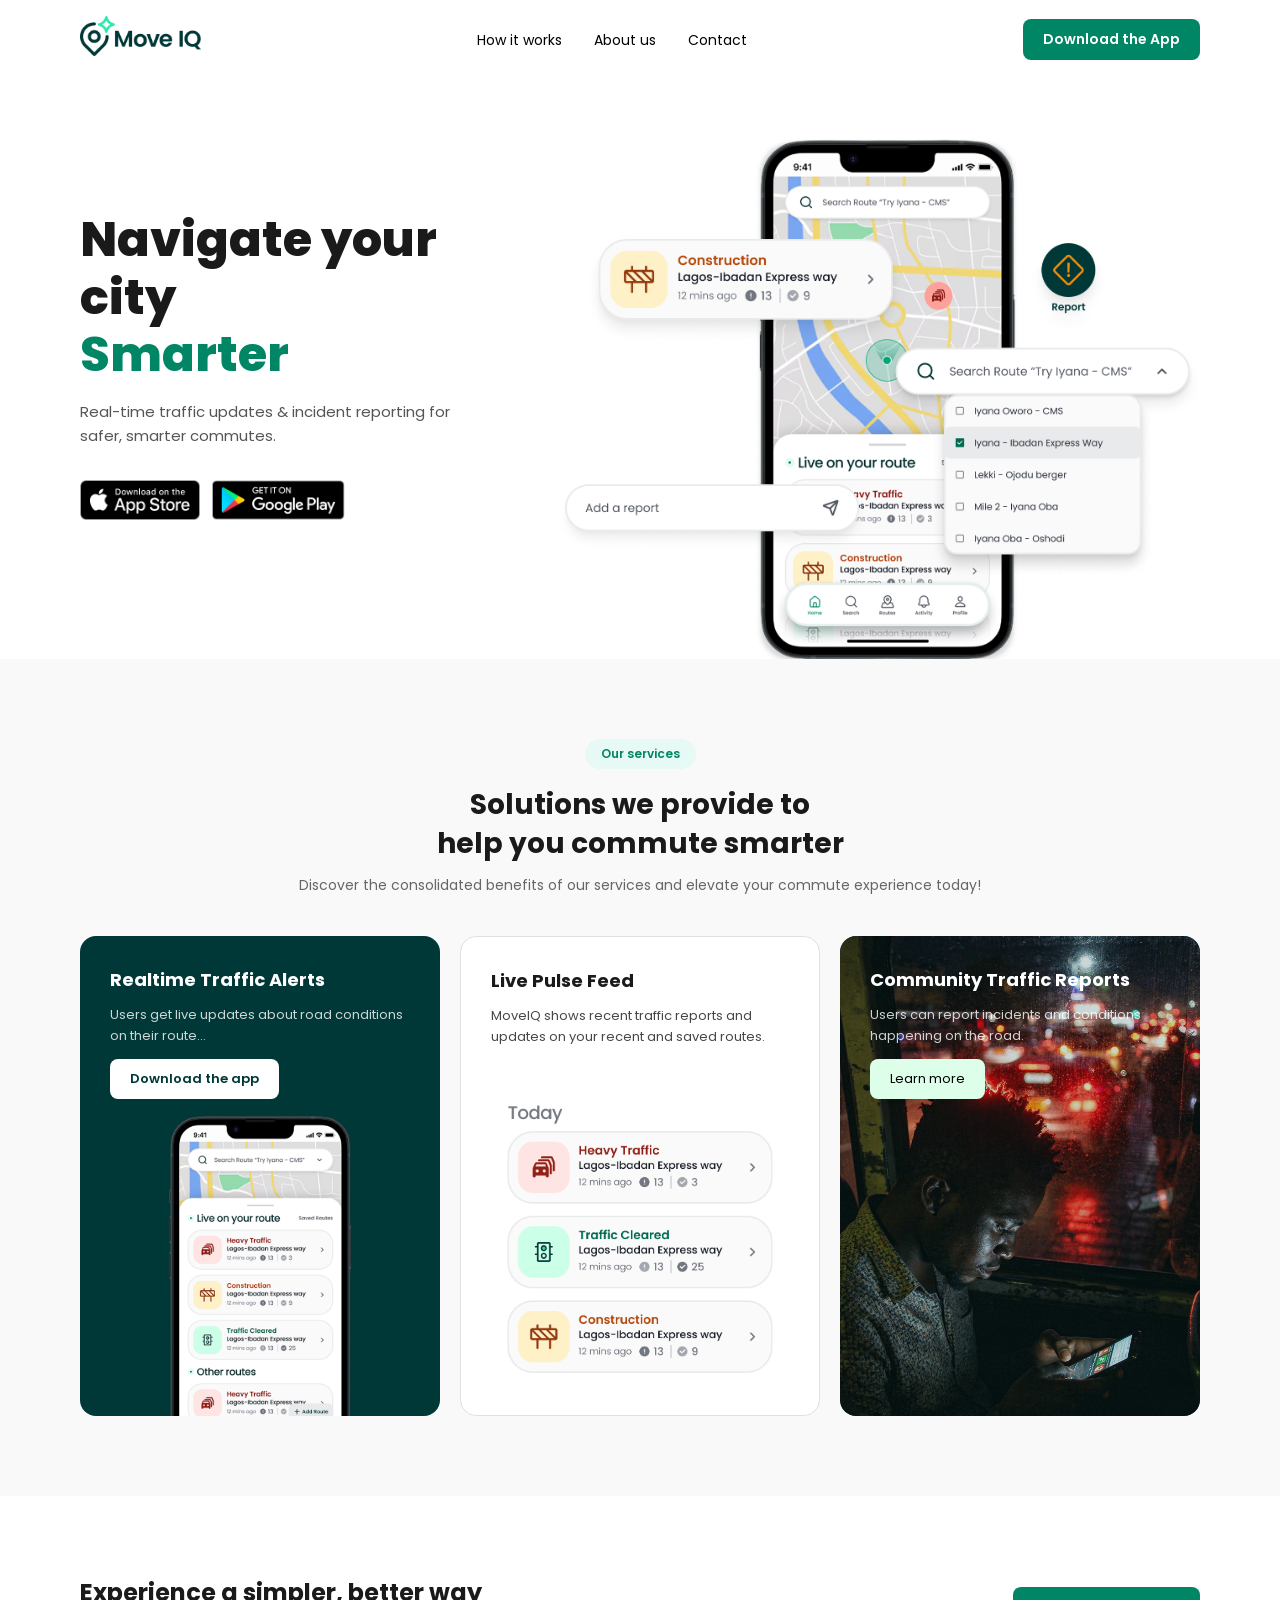
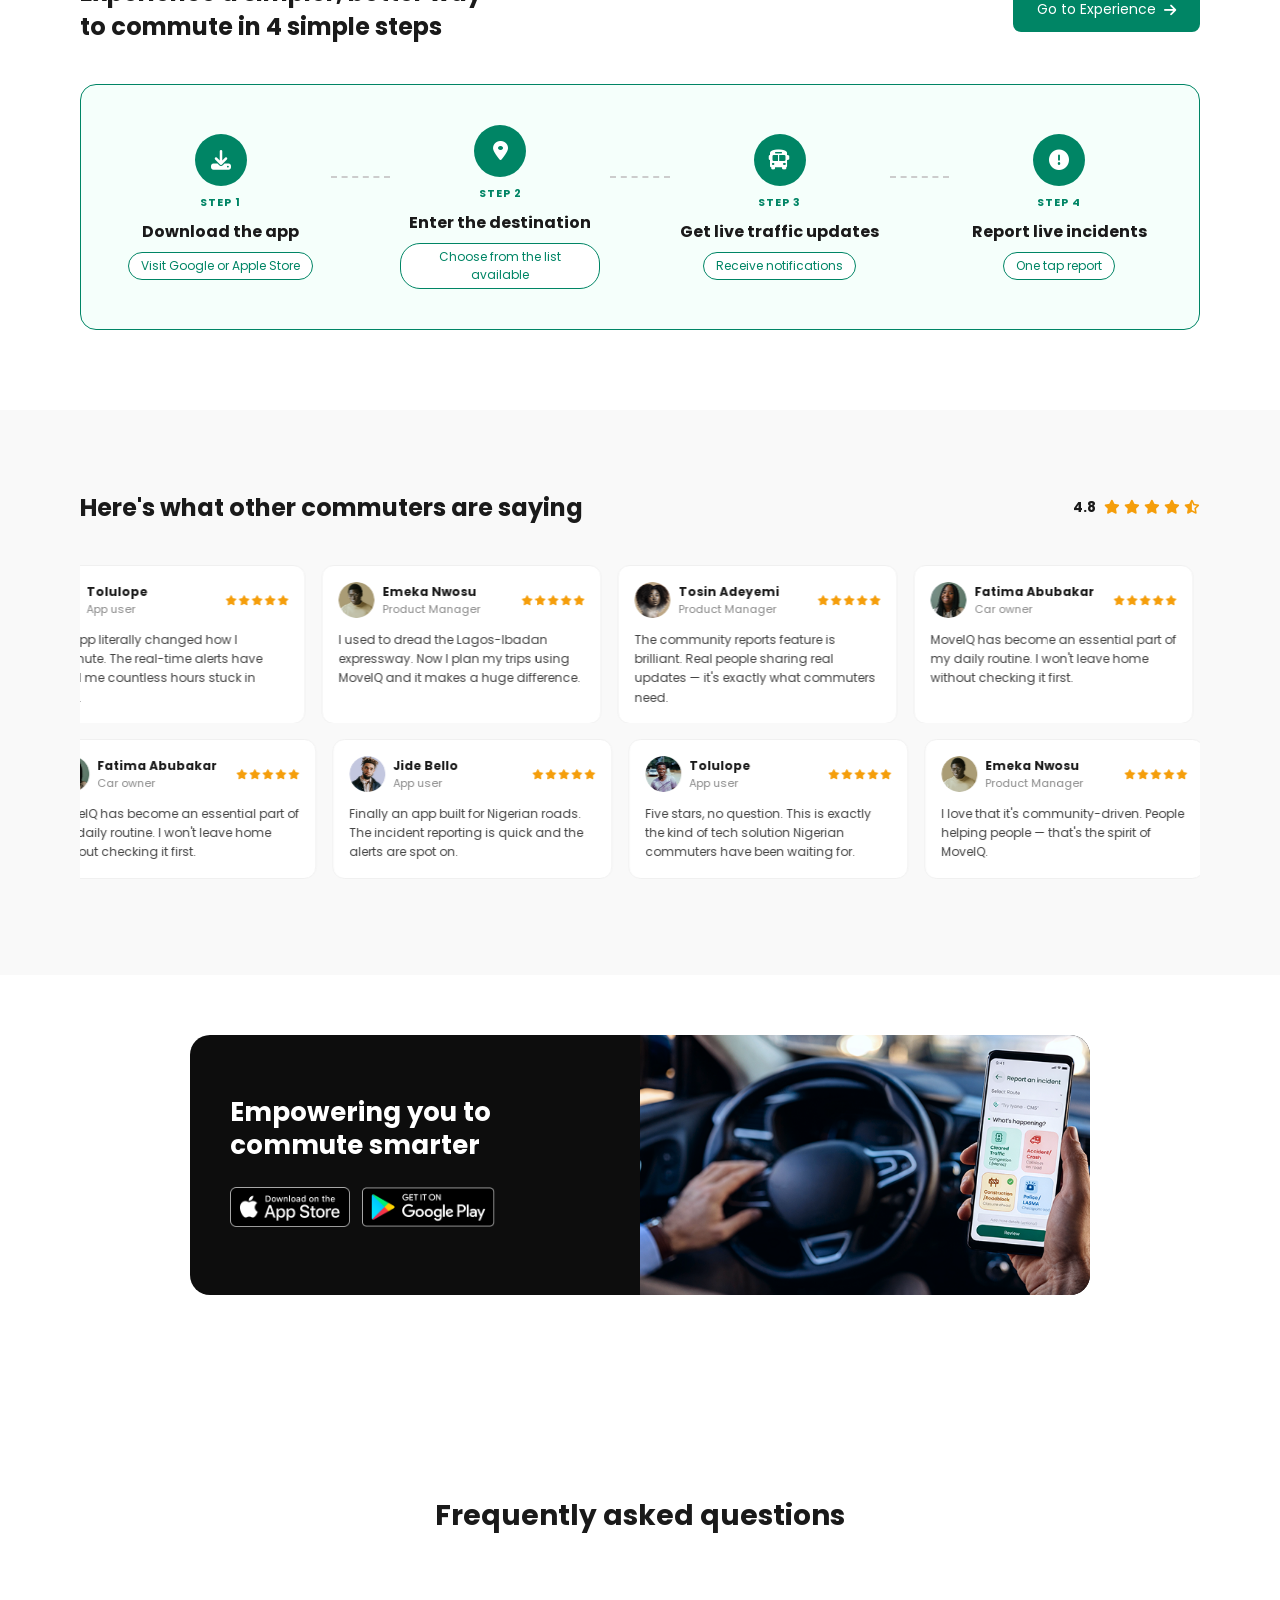
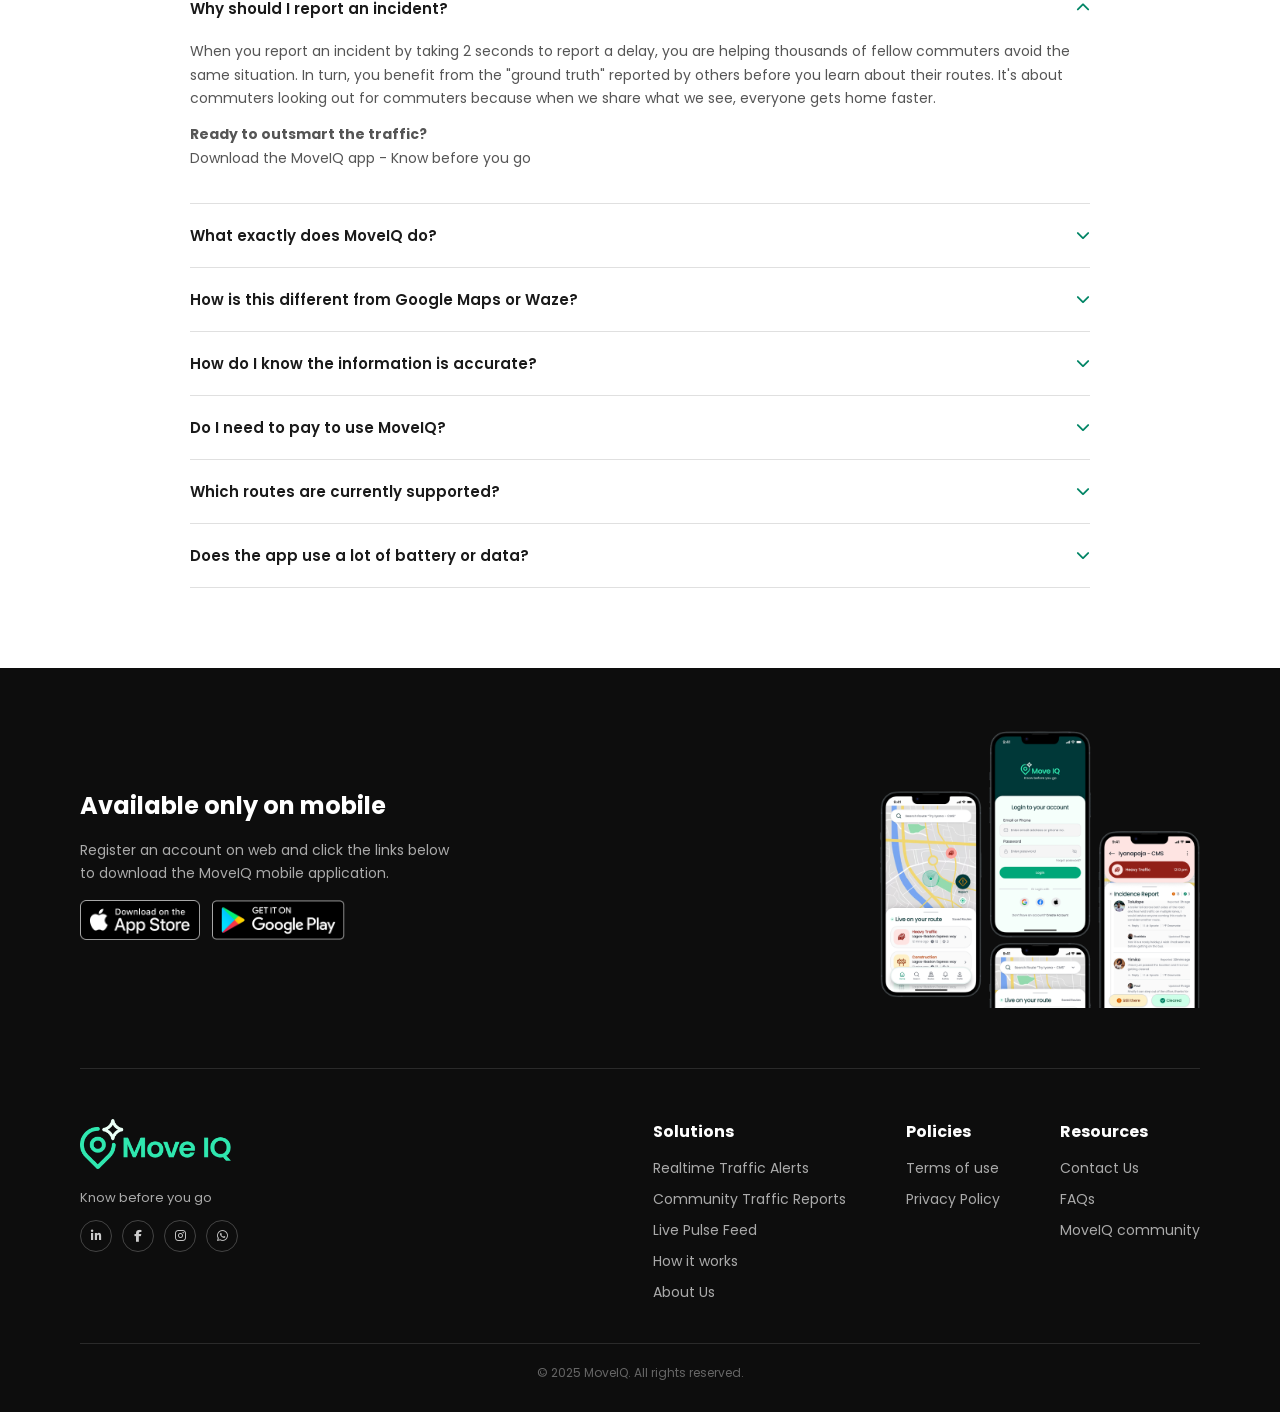
==== commit f3924d62: "Add files via upload" ====
--- a/index.html
+++ b/index.html
@@ -20,9 +20,19 @@
   <li><a href="How it works.html">How it works</a></li>
   <li><a href="about.html">About us</a></li>
   <li><a href="about.html#contact">Contact</a></li>
-  <li><a href="#">EN <i class="fas fa-chevron-down"></i></a></li>
 </ul>
       <a href="index.html" class="btn-primary">Download the App</a>
+      <button class="hamburger" onclick="document.getElementById('mobileMenu').classList.toggle('open')">
+        <i class="fas fa-bars"></i>
+      </button>
+    </div>
+    <div class="mobile-menu" id="mobileMenu">
+      <ul>
+        <li><a href="How it works.html">How it works</a></li>
+        <li><a href="about.html">About us</a></li>
+        <li><a href="about.html#contact">Contact</a></li>
+        <li><a href="index.html" class="btn-primary">Download the App</a></li>
+      </ul>
     </div>
   </nav>
 
@@ -125,7 +135,7 @@
     </div>
   </section>
 
-  <!-- TESTIMONIALS SECTION -->
+    <!-- TESTIMONIALS SECTION -->
   <section class="testimonials">
     <div class="testimonials-container">
       <div class="testimonials-header">
@@ -140,176 +150,161 @@
         </div>
       </div>
 
-      <div class="testimonials-grid">
-        <div class="testimonial-card">
-          <div class="testimonial-top">
-            <img src="avatar1.png" alt="Tolulope" class="testimonial-avatar"/>
-            <div>
-              <p class="testimonial-name">Tolulope</p>
-              <p class="testimonial-role">App user</p>
-            </div>
-            <div class="testimonial-stars">
-              <i class="fas fa-star"></i><i class="fas fa-star"></i><i class="fas fa-star"></i><i class="fas fa-star"></i><i class="fas fa-star"></i>
-            </div>
-          </div>
-          <p class="testimonial-text">This app literally changed how I commute. The real-time alerts have saved me countless hours stuck in traffic.</p>
-        </div>
-
-        <div class="testimonial-card">
-          <div class="testimonial-top">
-            <img src="avatar1.png" alt="Eloeda Nwosu" class="testimonial-avatar"/>
-            <div>
-              <p class="testimonial-name">Eloeda Nwosu</p>
-              <p class="testimonial-role">Product Manager</p>
-            </div>
-            <div class="testimonial-stars">
-              <i class="fas fa-star"></i><i class="fas fa-star"></i><i class="fas fa-star"></i><i class="fas fa-star"></i><i class="fas fa-star"></i>
-            </div>
-          </div>
-          <p class="testimonial-text">I used to dread the Lagos-Ibadan expressway. Now I plan my trips using MoveIQ and it makes a huge difference.</p>
-        </div>
-
-        <div class="testimonial-card">
-          <div class="testimonial-top">
-            <img src="avatar1.png" alt="Tosin Adeyemi" class="testimonial-avatar"/>
-            <div>
-              <p class="testimonial-name">Tosin Adeyemi</p>
-              <p class="testimonial-role">Product Manager</p>
-            </div>
-            <div class="testimonial-stars">
-              <i class="fas fa-star"></i><i class="fas fa-star"></i><i class="fas fa-star"></i><i class="fas fa-star"></i><i class="fas fa-star"></i>
-            </div>
-          </div>
-          <p class="testimonial-text">The community reports feature is brilliant. Real people sharing real updates — it's exactly what commuters need.</p>
-        </div>
-
-        <div class="testimonial-card">
-          <div class="testimonial-top">
-            <img src="avatar1.png" alt="Fatima Abubakar" class="testimonial-avatar"/>
-            <div>
-              <p class="testimonial-name">Fatima Abubakar</p>
-              <p class="testimonial-role">Car owner</p>
-            </div>
-            <div class="testimonial-stars">
-              <i class="fas fa-star"></i><i class="fas fa-star"></i><i class="fas fa-star"></i><i class="fas fa-star"></i><i class="fas fa-star"></i>
-            </div>
-          </div>
-          <p class="testimonial-text">MoveIQ has become an essential part of my daily routine. I won't leave home without checking it first.</p>
-        </div>
-
-        <div class="testimonial-card">
-          <div class="testimonial-top">
-            <img src="avatar1.png" alt="Chidi Okoro" class="testimonial-avatar"/>
-            <div>
-              <p class="testimonial-name">Chidi Okoro</p>
-              <p class="testimonial-role">Daily commuter</p>
-            </div>
-            <div class="testimonial-stars">
-              <i class="fas fa-star"></i><i class="fas fa-star"></i><i class="fas fa-star"></i><i class="fas fa-star"></i><i class="fas fa-star"></i>
-            </div>
-          </div>
-          <p class="testimonial-text">Simple, fast, and accurate. Best commute app I've used so far and I've tried many others.</p>
-        </div>
-
-        <div class="testimonial-card">
-          <div class="testimonial-top">
-            <img src="avatar1.png" alt="Jide Belo" class="testimonial-avatar"/>
-            <div>
-              <p class="testimonial-name">Jide Belo</p>
-              <p class="testimonial-role">App user</p>
-            </div>
-            <div class="testimonial-stars">
-              <i class="fas fa-star"></i><i class="fas fa-star"></i><i class="fas fa-star"></i><i class="fas fa-star"></i><i class="fas fa-star"></i>
-            </div>
-          </div>
-          <p class="testimonial-text">Finally an app built for Nigerian roads. The incident reporting is quick and the alerts are spot on.</p>
-        </div>
-      </div>
-
-      <!-- Row 2 -->
-      <div class="testimonials-grid">
-        <div class="testimonial-card">
-          <div class="testimonial-top">
-            <img src="avatar1.png" alt="Fatima Abubakar" class="testimonial-avatar"/>
-            <div>
-              <p class="testimonial-name">Fatima Abubakar</p>
-              <p class="testimonial-role">Car owner</p>
-            </div>
-            <div class="testimonial-stars">
-              <i class="fas fa-star"></i><i class="fas fa-star"></i><i class="fas fa-star"></i><i class="fas fa-star"></i><i class="fas fa-star"></i>
-            </div>
-          </div>
-          <p class="testimonial-text">I recommended this app to my entire office. Everyone now uses it for their morning commute planning.</p>
-        </div>
-
-        <div class="testimonial-card">
-          <div class="testimonial-top">
-            <img src="avatar1.png" alt="Chidi Okoro" class="testimonial-avatar"/>
-            <div>
-              <p class="testimonial-name">Chidi Okoro</p>
-              <p class="testimonial-role">Daily commuter</p>
-            </div>
-            <div class="testimonial-stars">
-              <i class="fas fa-star"></i><i class="fas fa-star"></i><i class="fas fa-star"></i><i class="fas fa-star"></i><i class="fas fa-star"></i>
-            </div>
-          </div>
-          <p class="testimonial-text">Saved me from a 3-hour traffic jam last week. The early warning system is incredibly accurate.</p>
-        </div>
-
-        <div class="testimonial-card">
-          <div class="testimonial-top">
-            <img src="avatar1.png" alt="Jide Belo" class="testimonial-avatar"/>
-            <div>
-              <p class="testimonial-name">Jide Belo</p>
-              <p class="testimonial-role">App user</p>
-            </div>
-            <div class="testimonial-stars">
-              <i class="fas fa-star"></i><i class="fas fa-star"></i><i class="fas fa-star"></i><i class="fas fa-star"></i><i class="fas fa-star"></i>
-            </div>
-          </div>
-          <p class="testimonial-text">The UI is clean and easy to navigate. Makes reporting an incident literally a two-tap experience.</p>
-        </div>
-
-        <div class="testimonial-card">
-          <div class="testimonial-top">
-            <img src="avatar1.png" alt="Tosin Adeyemi" class="testimonial-avatar"/>
-            <div>
-              <p class="testimonial-name">Tosin Adeyemi</p>
-              <p class="testimonial-role">Product Manager</p>
-            </div>
-            <div class="testimonial-stars">
-              <i class="fas fa-star"></i><i class="fas fa-star"></i><i class="fas fa-star"></i><i class="fas fa-star"></i><i class="fas fa-star"></i>
-            </div>
-          </div>
-          <p class="testimonial-text">As someone who drives daily, this app is now non-negotiable for me. It just works every single time.</p>
-        </div>
-
-        <div class="testimonial-card">
-          <div class="testimonial-top">
-            <img src="avatar1.png" alt="Enaeka Nwosu" class="testimonial-avatar"/>
-            <div>
-              <p class="testimonial-name">Enaeka Nwosu</p>
-              <p class="testimonial-role">Dept. Supervisor</p>
-            </div>
-            <div class="testimonial-stars">
-              <i class="fas fa-star"></i><i class="fas fa-star"></i><i class="fas fa-star"></i><i class="fas fa-star"></i><i class="fas fa-star"></i>
-            </div>
-          </div>
-          <p class="testimonial-text">I love that it's community-driven. People helping people — that's the spirit of MoveIQ.</p>
-        </div>
-
-        <div class="testimonial-card">
-          <div class="testimonial-top">
-            <img src="avatar1.png" alt="Tolulope" class="testimonial-avatar"/>
-            <div>
-              <p class="testimonial-name">Tolulope</p>
-              <p class="testimonial-role">App user</p>
-            </div>
-            <div class="testimonial-stars">
-              <i class="fas fa-star"></i><i class="fas fa-star"></i><i class="fas fa-star"></i><i class="fas fa-star"></i><i class="fas fa-star"></i>
-            </div>
-          </div>
-          <p class="testimonial-text">Five stars, no question. This is the kind of tech solution Nigerian commuters have been waiting for.</p>
+      <!-- ROW 1 -->
+      <div class="testimonials-track-wrapper">
+        <div class="testimonials-track" id="track1">
+          <div class="testimonial-card">
+            <div class="testimonial-top">
+              <img src="Tolulopeimage.png" alt="Tolulope" class="testimonial-avatar"/>
+              <div><p class="testimonial-name">Tolulope</p><p class="testimonial-role">App user</p></div>
+              <div class="testimonial-stars"><i class="fas fa-star"></i><i class="fas fa-star"></i><i class="fas fa-star"></i><i class="fas fa-star"></i><i class="fas fa-star"></i></div>
+            </div>
+            <p class="testimonial-text">This app literally changed how I commute. The real-time alerts have saved me countless hours stuck in traffic.</p>
+          </div>
+          <div class="testimonial-card">
+            <div class="testimonial-top">
+              <img src="Emeka.png" alt="Emeka Nwosu" class="testimonial-avatar"/>
+              <div><p class="testimonial-name">Emeka Nwosu</p><p class="testimonial-role">Product Manager</p></div>
+              <div class="testimonial-stars"><i class="fas fa-star"></i><i class="fas fa-star"></i><i class="fas fa-star"></i><i class="fas fa-star"></i><i class="fas fa-star"></i></div>
+            </div>
+            <p class="testimonial-text">I used to dread the Lagos-Ibadan expressway. Now I plan my trips using MoveIQ and it makes a huge difference.</p>
+          </div>
+          <div class="testimonial-card">
+            <div class="testimonial-top">
+              <img src="Tosinimg.png" alt="Tosin Adeyemi" class="testimonial-avatar"/>
+              <div><p class="testimonial-name">Tosin Adeyemi</p><p class="testimonial-role">Product Manager</p></div>
+              <div class="testimonial-stars"><i class="fas fa-star"></i><i class="fas fa-star"></i><i class="fas fa-star"></i><i class="fas fa-star"></i><i class="fas fa-star"></i></div>
+            </div>
+            <p class="testimonial-text">The community reports feature is brilliant. Real people sharing real updates — it's exactly what commuters need.</p>
+          </div>
+          <div class="testimonial-card">
+            <div class="testimonial-top">
+              <img src="Fatimaimage.png" alt="Fatima Abubakar" class="testimonial-avatar"/>
+              <div><p class="testimonial-name">Fatima Abubakar</p><p class="testimonial-role">Car owner</p></div>
+              <div class="testimonial-stars"><i class="fas fa-star"></i><i class="fas fa-star"></i><i class="fas fa-star"></i><i class="fas fa-star"></i><i class="fas fa-star"></i></div>
+            </div>
+            <p class="testimonial-text">MoveIQ has become an essential part of my daily routine. I won't leave home without checking it first.</p>
+          </div>
+          <div class="testimonial-card">
+            <div class="testimonial-top">
+              <img src="avatar1.png" alt="Chidi Okoro" class="testimonial-avatar"/>
+              <div><p class="testimonial-name">Chidi Okoro</p><p class="testimonial-role">Daily commuter</p></div>
+              <div class="testimonial-stars"><i class="fas fa-star"></i><i class="fas fa-star"></i><i class="fas fa-star"></i><i class="fas fa-star"></i><i class="fas fa-star"></i></div>
+            </div>
+            <p class="testimonial-text">Simple, fast, and accurate. Best commute app I've used so far and I've tried many others.</p>
+          </div>
+          <div class="testimonial-card">
+            <div class="testimonial-top">
+              <img src="Jide.png" alt="Jide Bello" class="testimonial-avatar"/>
+              <div><p class="testimonial-name">Jide Bello</p><p class="testimonial-role">App user</p></div>
+              <div class="testimonial-stars"><i class="fas fa-star"></i><i class="fas fa-star"></i><i class="fas fa-star"></i><i class="fas fa-star"></i><i class="fas fa-star"></i></div>
+            </div>
+            <p class="testimonial-text">Finally an app built for Nigerian roads. The incident reporting is quick and the alerts are spot on.</p>
+          </div>
+          <!-- Duplicates for infinite scroll -->
+          <div class="testimonial-card">
+            <div class="testimonial-top">
+              <img src="Tolulopeimage.png" alt="Tolulope" class="testimonial-avatar"/>
+              <div><p class="testimonial-name">Tolulope</p><p class="testimonial-role">App user</p></div>
+              <div class="testimonial-stars"><i class="fas fa-star"></i><i class="fas fa-star"></i><i class="fas fa-star"></i><i class="fas fa-star"></i><i class="fas fa-star"></i></div>
+            </div>
+            <p class="testimonial-text">This app literally changed how I commute. The real-time alerts have saved me countless hours stuck in traffic.</p>
+          </div>
+          <div class="testimonial-card">
+            <div class="testimonial-top">
+              <img src="Emeka.png" alt="Emeka Nwosu" class="testimonial-avatar"/>
+              <div><p class="testimonial-name">Emeka Nwosu</p><p class="testimonial-role">Product Manager</p></div>
+              <div class="testimonial-stars"><i class="fas fa-star"></i><i class="fas fa-star"></i><i class="fas fa-star"></i><i class="fas fa-star"></i><i class="fas fa-star"></i></div>
+            </div>
+            <p class="testimonial-text">I used to dread the Lagos-Ibadan expressway. Now I plan my trips using MoveIQ and it makes a huge difference.</p>
+          </div>
+          <div class="testimonial-card">
+            <div class="testimonial-top">
+              <img src="Tosinimg.png" alt="Tosin Adeyemi" class="testimonial-avatar"/>
+              <div><p class="testimonial-name">Tosin Adeyemi</p><p class="testimonial-role">Product Manager</p></div>
+              <div class="testimonial-stars"><i class="fas fa-star"></i><i class="fas fa-star"></i><i class="fas fa-star"></i><i class="fas fa-star"></i><i class="fas fa-star"></i></div>
+            </div>
+            <p class="testimonial-text">The community reports feature is brilliant. Real people sharing real updates — it's exactly what commuters need.</p>
+          </div>
+        </div>
+      </div>
+
+      <!-- ROW 2 (desktop only) -->
+      <div class="testimonials-track-wrapper desktop-only">
+        <div class="testimonials-track" id="track2">
+          <div class="testimonial-card">
+            <div class="testimonial-top">
+              <img src="Fatimaimage.png" alt="Fatima Abubakar" class="testimonial-avatar"/>
+              <div><p class="testimonial-name">Fatima Abubakar</p><p class="testimonial-role">Car owner</p></div>
+              <div class="testimonial-stars"><i class="fas fa-star"></i><i class="fas fa-star"></i><i class="fas fa-star"></i><i class="fas fa-star"></i><i class="fas fa-star"></i></div>
+            </div>
+            <p class="testimonial-text">MoveIQ has become an essential part of my daily routine. I won't leave home without checking it first.</p>
+          </div>
+          <div class="testimonial-card">
+            <div class="testimonial-top">
+              <img src="Jide.png" alt="Jide Bello" class="testimonial-avatar"/>
+              <div><p class="testimonial-name">Jide Bello</p><p class="testimonial-role">App user</p></div>
+              <div class="testimonial-stars"><i class="fas fa-star"></i><i class="fas fa-star"></i><i class="fas fa-star"></i><i class="fas fa-star"></i><i class="fas fa-star"></i></div>
+            </div>
+            <p class="testimonial-text">Finally an app built for Nigerian roads. The incident reporting is quick and the alerts are spot on.</p>
+          </div>
+          <div class="testimonial-card">
+            <div class="testimonial-top">
+              <img src="Tolulopeimage.png" alt="Tolulope" class="testimonial-avatar"/>
+              <div><p class="testimonial-name">Tolulope</p><p class="testimonial-role">App user</p></div>
+              <div class="testimonial-stars"><i class="fas fa-star"></i><i class="fas fa-star"></i><i class="fas fa-star"></i><i class="fas fa-star"></i><i class="fas fa-star"></i></div>
+            </div>
+            <p class="testimonial-text">Five stars, no question. This is exactly the kind of tech solution Nigerian commuters have been waiting for.</p>
+          </div>
+          <div class="testimonial-card">
+            <div class="testimonial-top">
+              <img src="Emeka.png" alt="Emeka Nwosu" class="testimonial-avatar"/>
+              <div><p class="testimonial-name">Emeka Nwosu</p><p class="testimonial-role">Product Manager</p></div>
+              <div class="testimonial-stars"><i class="fas fa-star"></i><i class="fas fa-star"></i><i class="fas fa-star"></i><i class="fas fa-star"></i><i class="fas fa-star"></i></div>
+            </div>
+            <p class="testimonial-text">I love that it's community-driven. People helping people — that's the spirit of MoveIQ.</p>
+          </div>
+          <div class="testimonial-card">
+            <div class="testimonial-top">
+              <img src="avatar1.png" alt="Chidi Okoro" class="testimonial-avatar"/>
+              <div><p class="testimonial-name">Chidi Okoro</p><p class="testimonial-role">Daily commuter</p></div>
+              <div class="testimonial-stars"><i class="fas fa-star"></i><i class="fas fa-star"></i><i class="fas fa-star"></i><i class="fas fa-star"></i><i class="fas fa-star"></i></div>
+            </div>
+            <p class="testimonial-text">Saved me from a 3-hour traffic jam last week. The early warning system is incredibly accurate.</p>
+          </div>
+          <div class="testimonial-card">
+            <div class="testimonial-top">
+              <img src="Tosinimg.png" alt="Tosin Adeyemi" class="testimonial-avatar"/>
+              <div><p class="testimonial-name">Tosin Adeyemi</p><p class="testimonial-role">Product Manager</p></div>
+              <div class="testimonial-stars"><i class="fas fa-star"></i><i class="fas fa-star"></i><i class="fas fa-star"></i><i class="fas fa-star"></i><i class="fas fa-star"></i></div>
+            </div>
+            <p class="testimonial-text">As someone who drives daily, this app is now non-negotiable for me. It just works every single time.</p>
+          </div>
+          <!-- Duplicates for infinite scroll -->
+          <div class="testimonial-card">
+            <div class="testimonial-top">
+              <img src="Fatimaimage.png" alt="Fatima Abubakar" class="testimonial-avatar"/>
+              <div><p class="testimonial-name">Fatima Abubakar</p><p class="testimonial-role">Car owner</p></div>
+              <div class="testimonial-stars"><i class="fas fa-star"></i><i class="fas fa-star"></i><i class="fas fa-star"></i><i class="fas fa-star"></i><i class="fas fa-star"></i></div>
+            </div>
+            <p class="testimonial-text">MoveIQ has become an essential part of my daily routine. I won't leave home without checking it first.</p>
+          </div>
+          <div class="testimonial-card">
+            <div class="testimonial-top">
+              <img src="Jide.png" alt="Jide Bello" class="testimonial-avatar"/>
+              <div><p class="testimonial-name">Jide Bello</p><p class="testimonial-role">App user</p></div>
+              <div class="testimonial-stars"><i class="fas fa-star"></i><i class="fas fa-star"></i><i class="fas fa-star"></i><i class="fas fa-star"></i><i class="fas fa-star"></i></div>
+            </div>
+            <p class="testimonial-text">Finally an app built for Nigerian roads. The incident reporting is quick and the alerts are spot on.</p>
+          </div>
+          <div class="testimonial-card">
+            <div class="testimonial-top">
+              <img src="Tolulopeimage.png" alt="Tolulope" class="testimonial-avatar"/>
+              <div><p class="testimonial-name">Tolulope</p><p class="testimonial-role">App user</p></div>
+              <div class="testimonial-stars"><i class="fas fa-star"></i><i class="fas fa-star"></i><i class="fas fa-star"></i><i class="fas fa-star"></i><i class="fas fa-star"></i></div>
+            </div>
+            <p class="testimonial-text">Five stars, no question. This is exactly the kind of tech solution Nigerian commuters have been waiting for.</p>
+          </div>
         </div>
       </div>
 
@@ -321,12 +316,15 @@
   <section class="cta-banner">
     <div class="cta-content">
       <h2>Empowering you to<br/>commute smarter</h2>
+      <div class="cta-image mobile-only">
+        <img src="cta-driver.png" alt="Driver using MoveIQ" />
+      </div>
       <div class="store-buttons">
         <a href="#"><img src="appstore.png" alt="App Store" /></a>
         <a href="#"><img src="googleplay.png" alt="Google Play" /></a>
       </div>
     </div>
-    <div class="cta-image">
+    <div class="cta-image desktop-cta-image">
       <img src="cta-driver.png" alt="Driver using MoveIQ" />
     </div>
   </section>
@@ -446,12 +444,11 @@
       <div class="footer-links">
         <div class="footer-col">
           <h4>Solutions</h4>
-          <a href="#">Realtime Traffic Alerts</a>
-          <a href="#">Community Traffic Reports</a>
-          <a href="#">Live Pulse Feed</a>
-          <a href="#">How it works</a>
-          <a href="#">About Us</a>
-          <a href="#">Contact</a>
+          <a href="How it works.html">Realtime Traffic Alerts</a>
+          <a href="How it works.html">Community Traffic Reports</a>
+          <a href="How it works.html">Live Pulse Feed</a>
+          <a href="How it works.html">How it works</a>
+          <a href="about.html">About Us</a>
         </div>
         <div class="footer-col">
           <h4>Policies</h4>
@@ -460,8 +457,8 @@
         </div>
         <div class="footer-col">
           <h4>Resources</h4>
-          <a href="#">Contact Us</a>
-          <a href="#">FAQs</a>
+          <a href="about.html#contact">Contact Us</a>
+          <a href="about.html#faq">FAQs</a>
           <a href="#">MoveIQ community</a>
         </div>
       </div>
@@ -473,6 +470,38 @@
 
   </footer>
 
+  <script>
+    // Testimonials auto scroll
+    const tracks = document.querySelectorAll('.testimonials-track');
+    const speeds = [0.5, 0.4];
+    let positions = [0, 0];
+    let paused = false;
+    let animFrame;
+
+    function animate() {
+      tracks.forEach((track, i) => {
+        if (!paused) {
+          positions[i] -= speeds[i];
+          const half = track.scrollWidth / 2;
+          if (Math.abs(positions[i]) >= half) {
+            positions[i] = 0;
+          }
+          track.style.transform = `translateX(${positions[i]}px)`;
+        }
+      });
+      animFrame = requestAnimationFrame(animate);
+    }
+
+    animate();
+
+    // Pause on hover (desktop)
+    document.querySelector('.testimonials').addEventListener('mouseenter', () => paused = true);
+    document.querySelector('.testimonials').addEventListener('mouseleave', () => paused = false);
+
+    // Pause on touch (mobile)
+    document.querySelector('.testimonials').addEventListener('touchstart', () => paused = true);
+    document.querySelector('.testimonials').addEventListener('touchend', () => paused = false);
+  </script>
   <script>
     // FAQ Accordion
     const faqItems = document.querySelectorAll('.faq-item');
--- a/style.css
+++ b/style.css
@@ -830,4 +830,317 @@
     flex-direction: column;
     gap: 24px;
   }
+}
+/* ---- HAMBURGER MENU ---- */
+.hamburger {
+  display: none;
+  background: none;
+  border: none;
+  color: #1a1a1a;
+  font-size: 22px;
+  cursor: pointer;
+}
+
+.mobile-menu {
+  display: none;
+  background: white;
+  padding: 20px;
+  border-top: 1px solid #f0f0f0;
+}
+
+.mobile-menu ul {
+  list-style: none;
+  display: flex;
+  flex-direction: column;
+  gap: 16px;
+}
+
+.mobile-menu a {
+  color: #1a1a1a;
+  text-decoration: none;
+  font-size: 15px;
+  font-weight: 500;
+}
+
+.mobile-menu.open {
+  display: block;
+}
+
+/* ---- RESPONSIVE / MOBILE ---- */
+@media (max-width: 768px) {
+
+  /* Navbar */
+  .navbar {
+    padding: 12px 20px;
+  }
+
+  .nav-links {
+    display: none;
+  }
+
+  .btn-primary {
+    display: none;
+  }
+
+  .nav-container {
+    flex-direction: row;
+    justify-content: space-between;
+    align-items: center;
+  }
+
+  .hamburger {
+    display: block;
+  }
+
+  /* Hero - h1 top, image middle, store buttons bottom */
+  .hero {
+    padding: 30px 20px 0;
+  }
+
+  .hero-container {
+    flex-direction: column;
+    gap: 0;
+    padding: 0;
+  }
+
+  .hero-text {
+    display: flex;
+    flex-direction: column;
+    padding-bottom: 0;
+  }
+
+  .hero-text h1 {
+    font-size: 32px;
+    order: 1;
+  }
+
+  .hero-text p {
+    order: 2;
+    display: block !important;
+  }
+
+  .hero-text .store-buttons {
+    order: 4;
+    padding: 20px 0 30px;
+  }
+
+  .hero-image {
+    order: 3;
+    justify-content: center;
+    width: 100%;
+  }
+
+  .hero-image img {
+    max-height: 350px;
+    width: 100%;
+  }
+
+  /* Services */
+  .services {
+    padding: 40px 20px;
+  }
+
+  .services-grid {
+    grid-template-columns: 1fr;
+  }
+
+  /* Steps */
+  .steps-section {
+    padding: 30px 20px;
+  }
+
+  .steps-header {
+    flex-direction: column;
+    align-items: flex-start;
+    gap: 16px;
+  }
+
+  .steps-card {
+    flex-direction: column;
+    align-items: flex-start;
+    gap: 20px;
+    padding: 20px;
+  }
+
+  .step {
+    flex-direction: column;
+    align-items: flex-start;
+    text-align: left;
+    width: 100%;
+    gap: 8px;
+  }
+
+  .step-title {
+    font-size: 20px;
+  }
+
+  .step-divider {
+    display: none;
+  }
+
+  /* Testimonials */
+  .testimonials {
+    padding: 40px 20px;
+  }
+
+  .testimonials-header {
+    flex-direction: column;
+    align-items: flex-start;
+    gap: 12px;
+  }
+
+  .testimonials-grid {
+    grid-template-columns: 1fr;
+  }
+
+  /* CTA */
+  .cta-banner-wrapper {
+    padding: 20px;
+  }
+
+  .cta-banner {
+    flex-direction: column;
+    max-width: 100%;
+    margin: 0;
+    border-radius: 16px;
+  }
+
+  .cta-content {
+    padding: 30px 24px 0;
+    display: flex;
+    flex-direction: column;
+  }
+
+  .cta-content h2 {
+    font-size: 22px;
+    order: 1;
+  }
+
+  .cta-content .store-buttons {
+    order: 3;
+    padding-bottom: 24px;
+  }
+
+  .cta-image {
+    width: 100%;
+    height: 200px;
+    order: 2;
+  }
+
+  /* FAQ */
+  .faq-section {
+    padding: 40px 20px;
+  }
+
+  /* Footer */
+  .footer {
+    padding: 40px 20px 20px;
+  }
+
+  .footer-cta {
+    flex-direction: column;
+  }
+
+  .mockup-img {
+    height: 200px;
+  }
+
+  .footer-main {
+    flex-direction: column;
+    gap: 30px;
+  }
+
+  .footer-links {
+    flex-direction: column;
+    gap: 24px;
+  }
+
+  .footer-logo img {
+    height: 36px;
+  }
+}
+
+/* ---- TESTIMONIALS SCROLL ---- */
+.testimonials-track-wrapper {
+  overflow: hidden;
+  width: 100%;
+  margin-bottom: 16px;
+}
+
+.testimonials-track {
+  display: flex;
+  gap: 16px;
+  width: max-content;
+  will-change: transform;
+}
+
+.testimonials-track .testimonial-card {
+  width: 280px;
+  flex-shrink: 0;
+}
+
+.desktop-only {
+  display: block;
+}
+
+/* Override old grid */
+.testimonials-grid {
+  display: none !important;
+}
+
+@media (max-width: 768px) {
+  .desktop-only {
+    display: none;
+  }
+
+  .testimonials-track .testimonial-card {
+    width: 85vw;
+  }
+}
+
+@media (max-width: 768px) {
+  .cta-banner {
+    display: flex;
+    flex-direction: column;
+  }
+}
+
+/* CTA mobile/desktop image switching */
+.mobile-only {
+  display: none;
+}
+
+.desktop-cta-image {
+  display: block;
+}
+
+@media (max-width: 768px) {
+  .mobile-only {
+    display: block;
+    width: 100%;
+    height: 200px;
+    margin: 16px 0;
+  }
+
+  .mobile-only img {
+    width: 100%;
+    height: 100%;
+    object-fit: cover;
+    border-radius: 12px;
+  }
+
+  .desktop-cta-image {
+    display: none;
+  }
+
+  .cta-content {
+    padding: 24px;
+    display: flex;
+    flex-direction: column;
+    width: 100%;
+  }
+
+  .cta-banner {
+    flex-direction: column;
+  }
 }
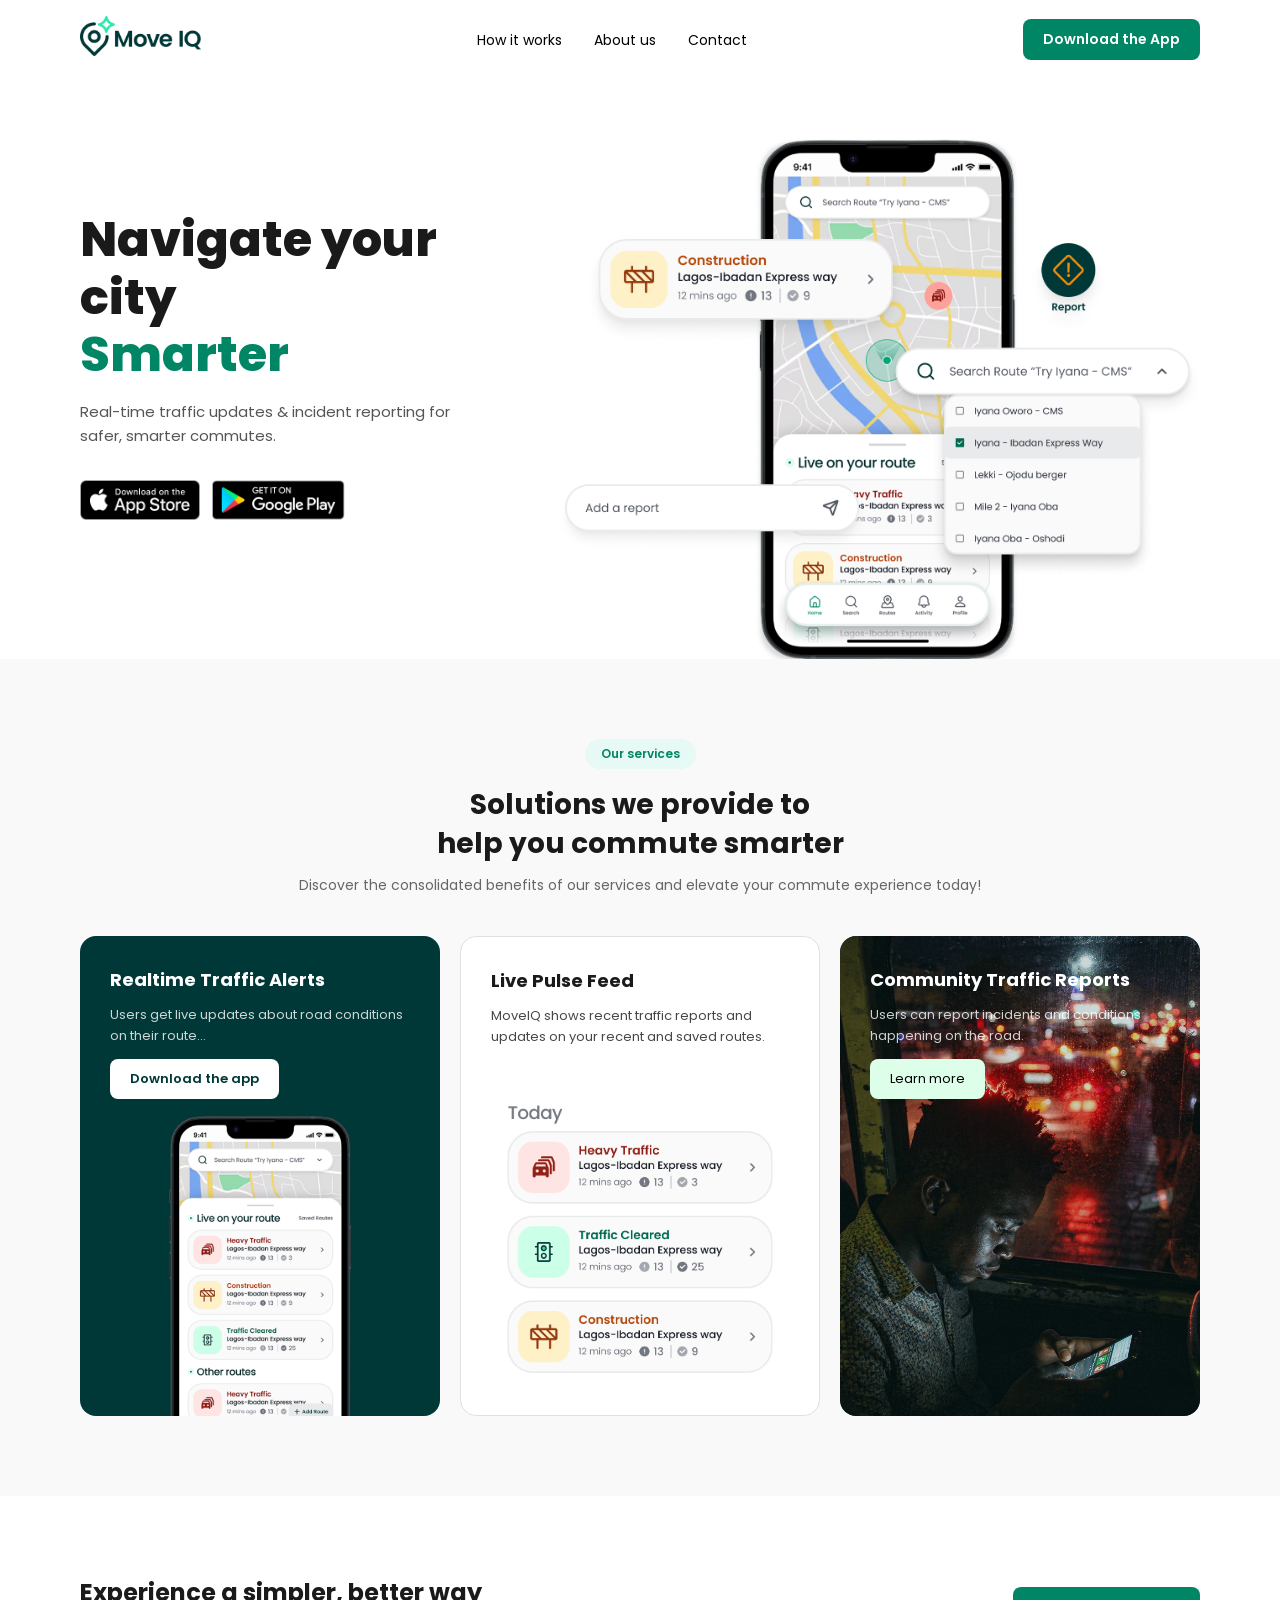
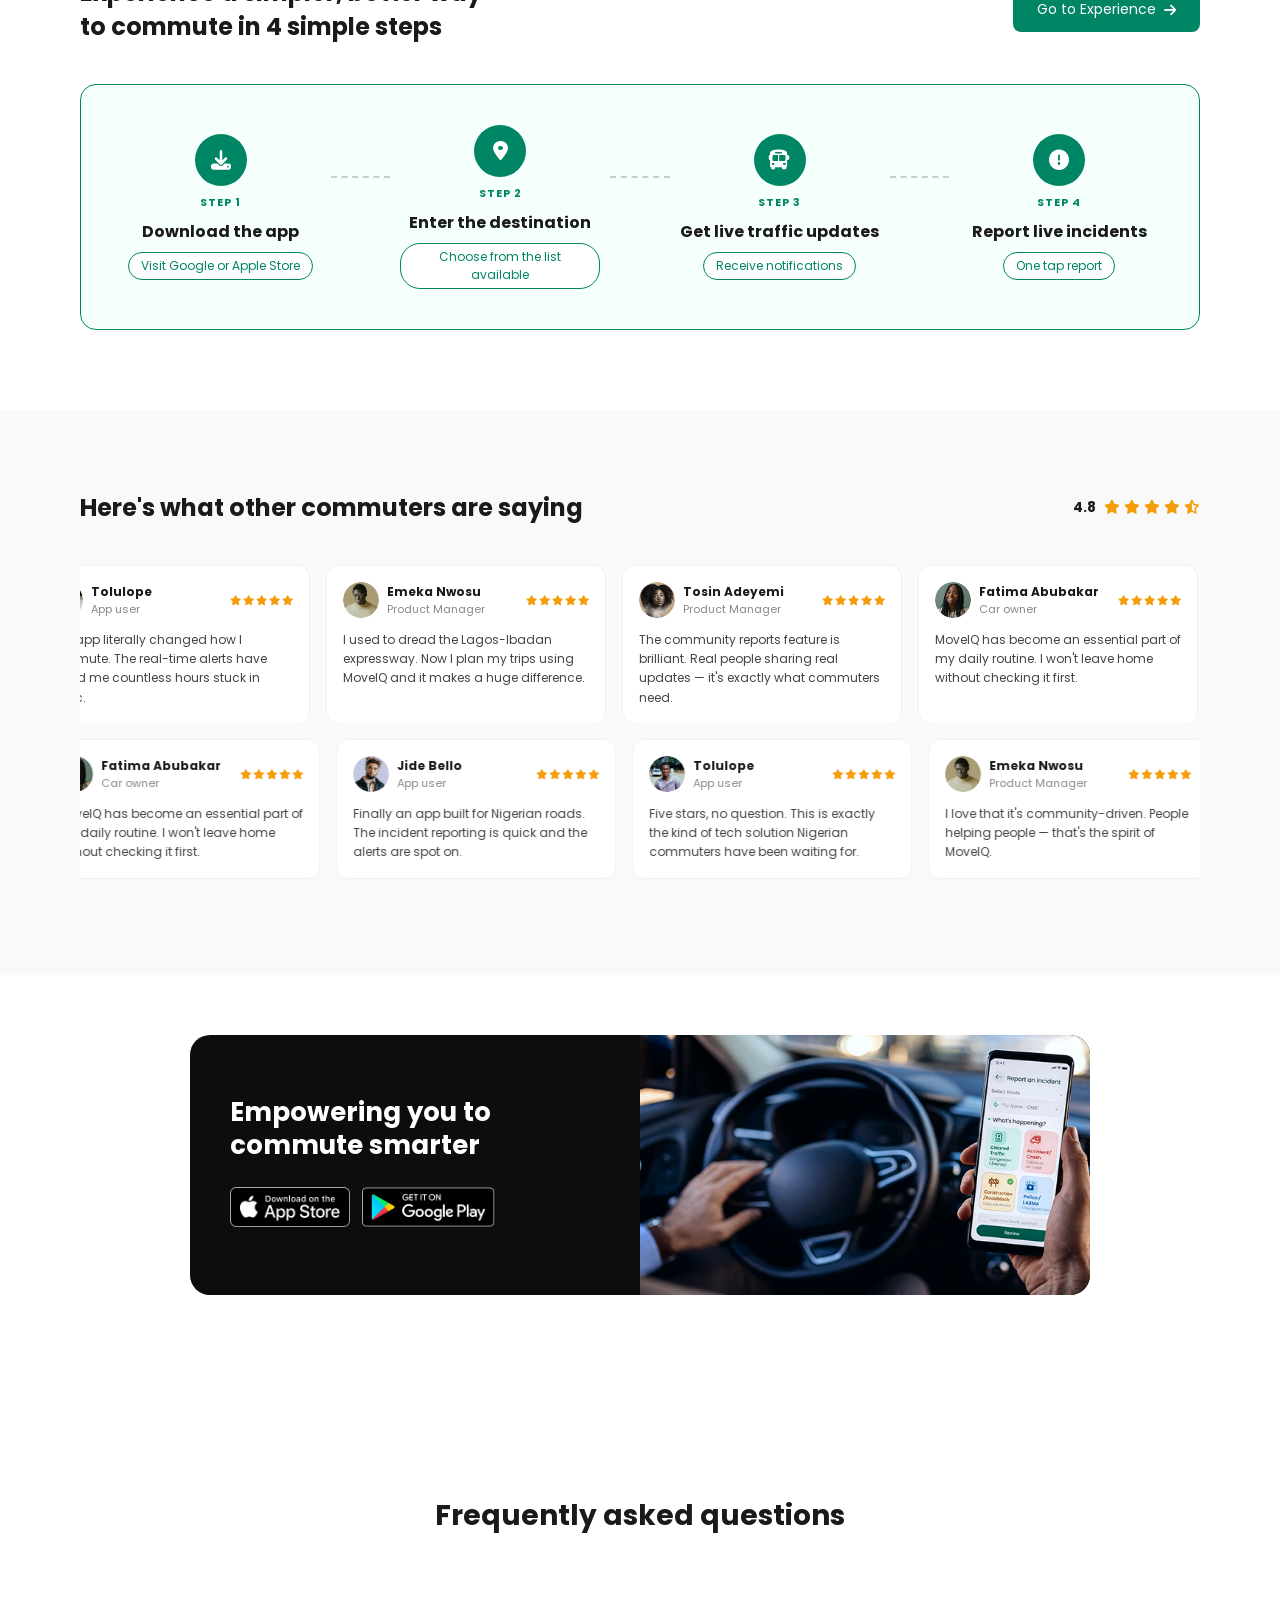
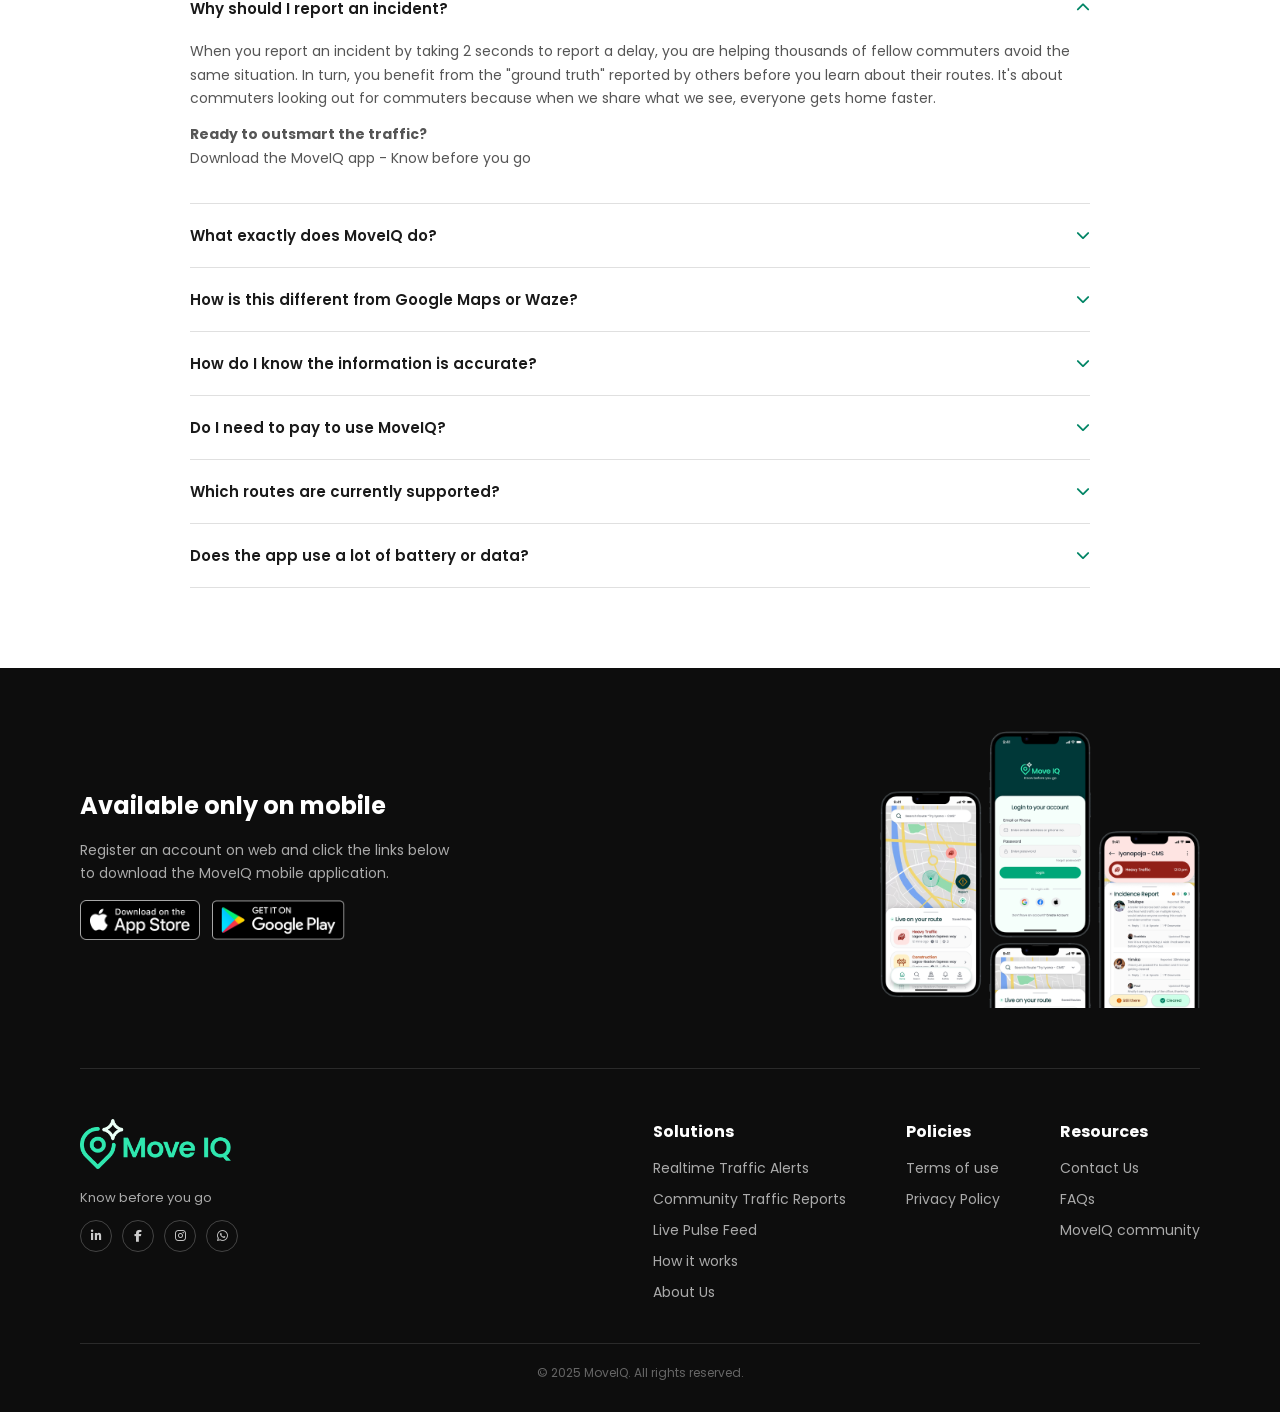
==== commit 38e66d2c: "Update index.html Linked the 'Go to Experience button' to the how it works page" ====
--- a/index.html
+++ b/index.html
@@ -101,7 +101,7 @@
     <div class="steps-container">
       <div class="steps-header">
         <h2>Experience a simpler, better way<br/>to commute in 4 simple steps</h2>
-        <a href="#" class="btn-go">Go to Experience <i class="fas fa-arrow-right"></i></a>
+        <a href="How it works.html" class="btn-go">Go to Experience <i class="fas fa-arrow-right"></i></a>
       </div>
       <div class="steps-card">
         <div class="step">
@@ -522,4 +522,4 @@
   </script>
 
 </body>
-</html>+</html>
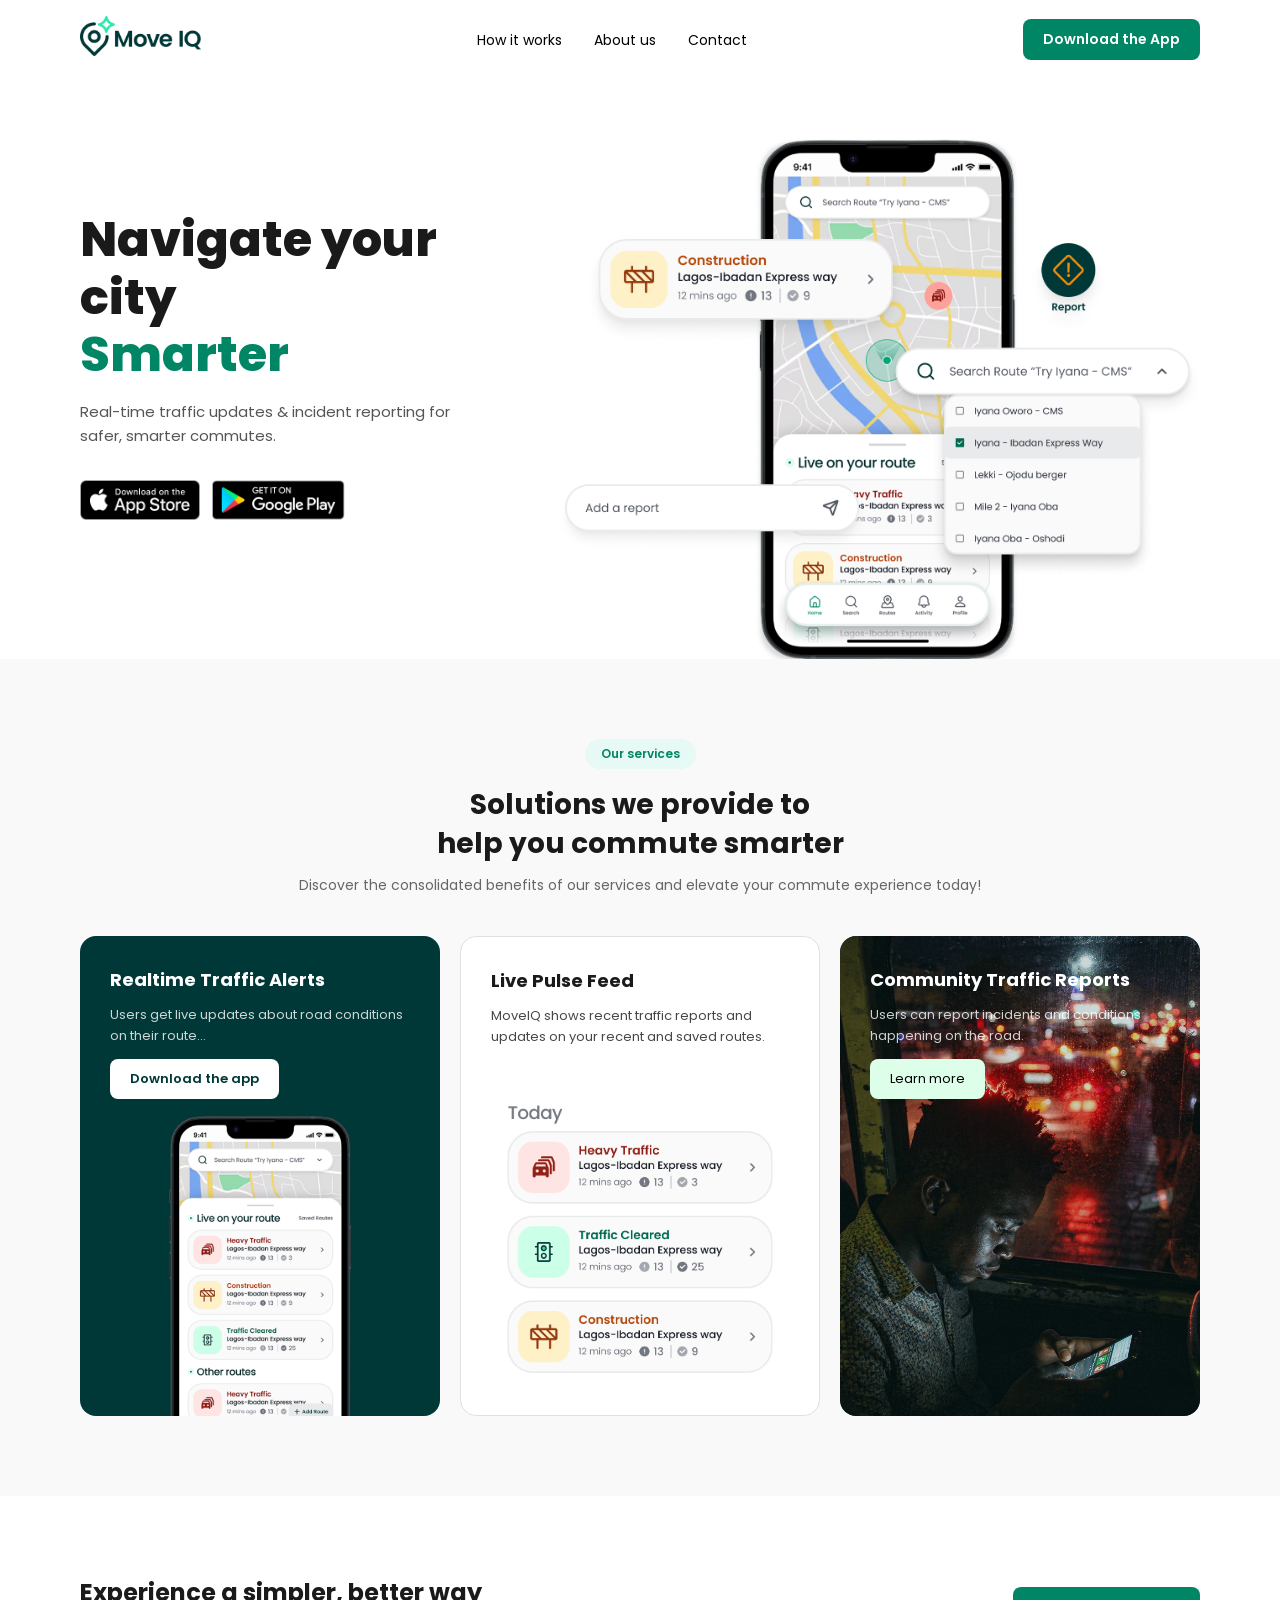
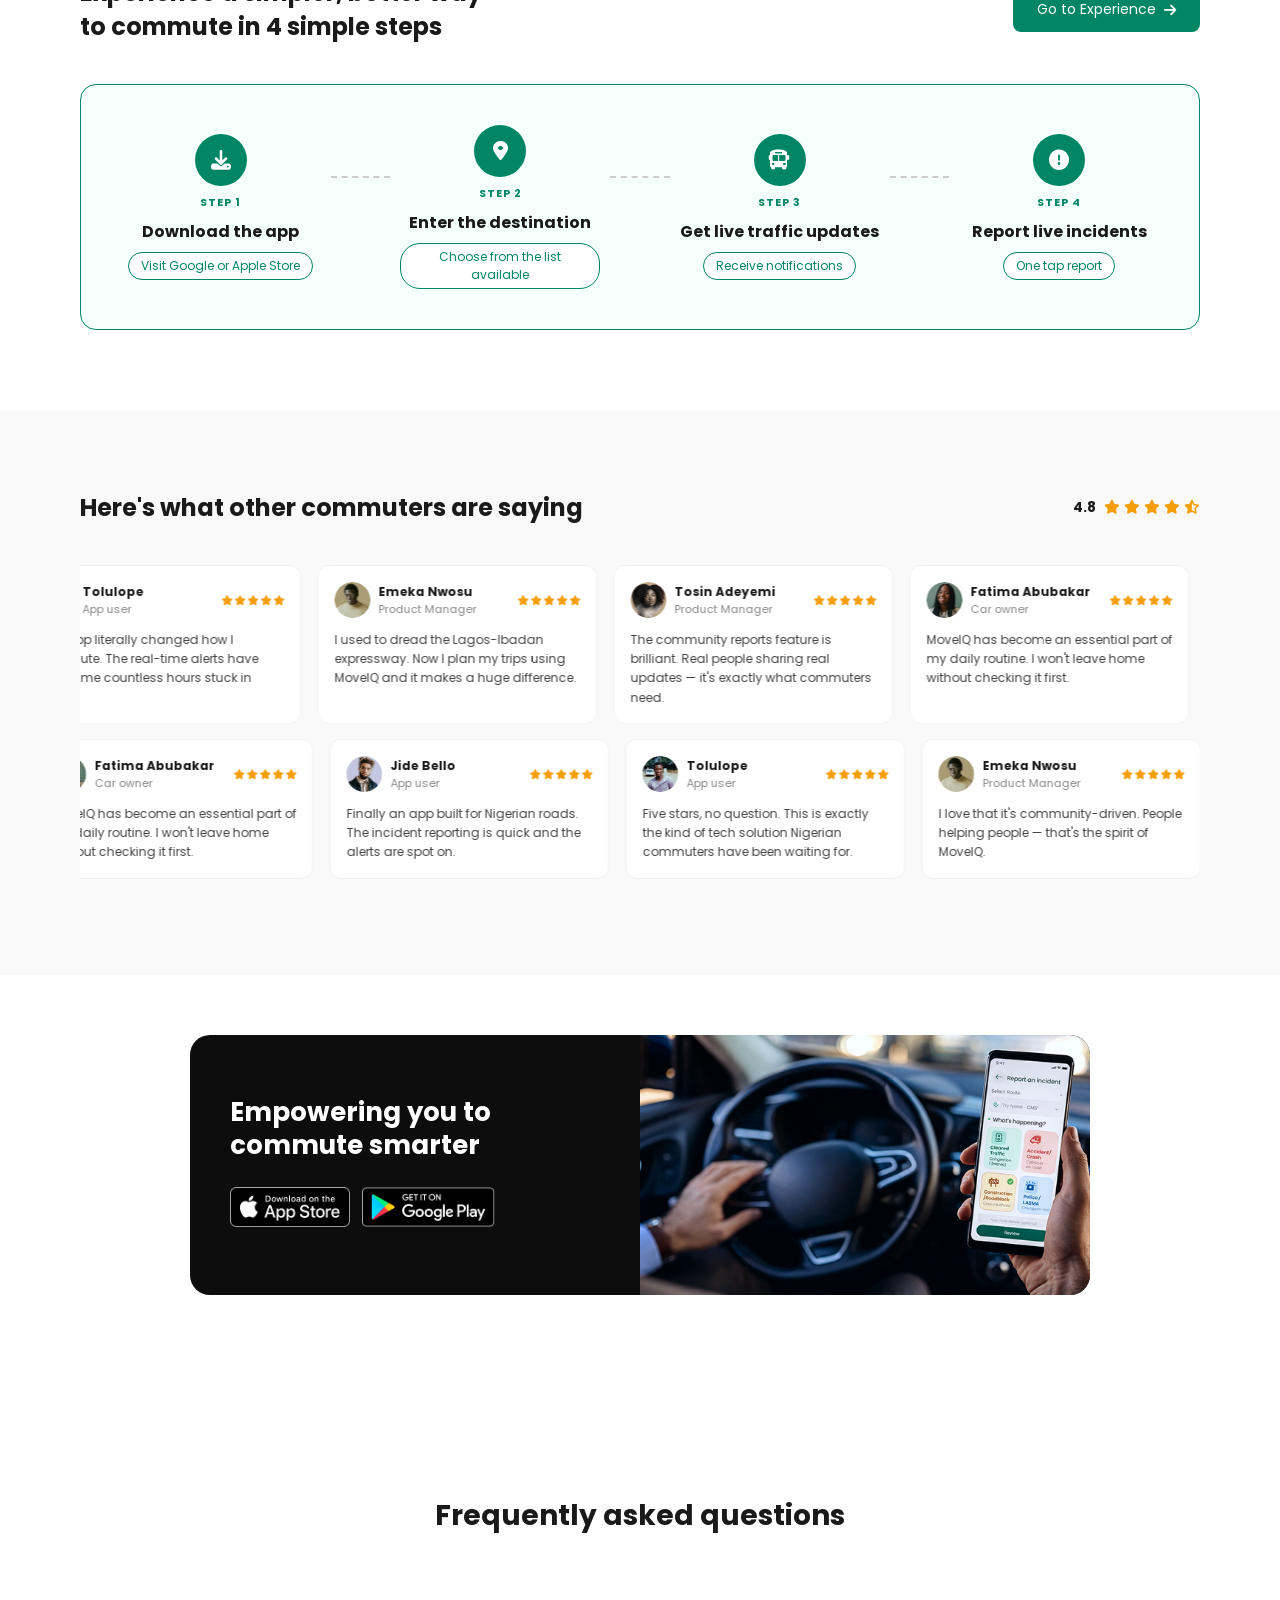
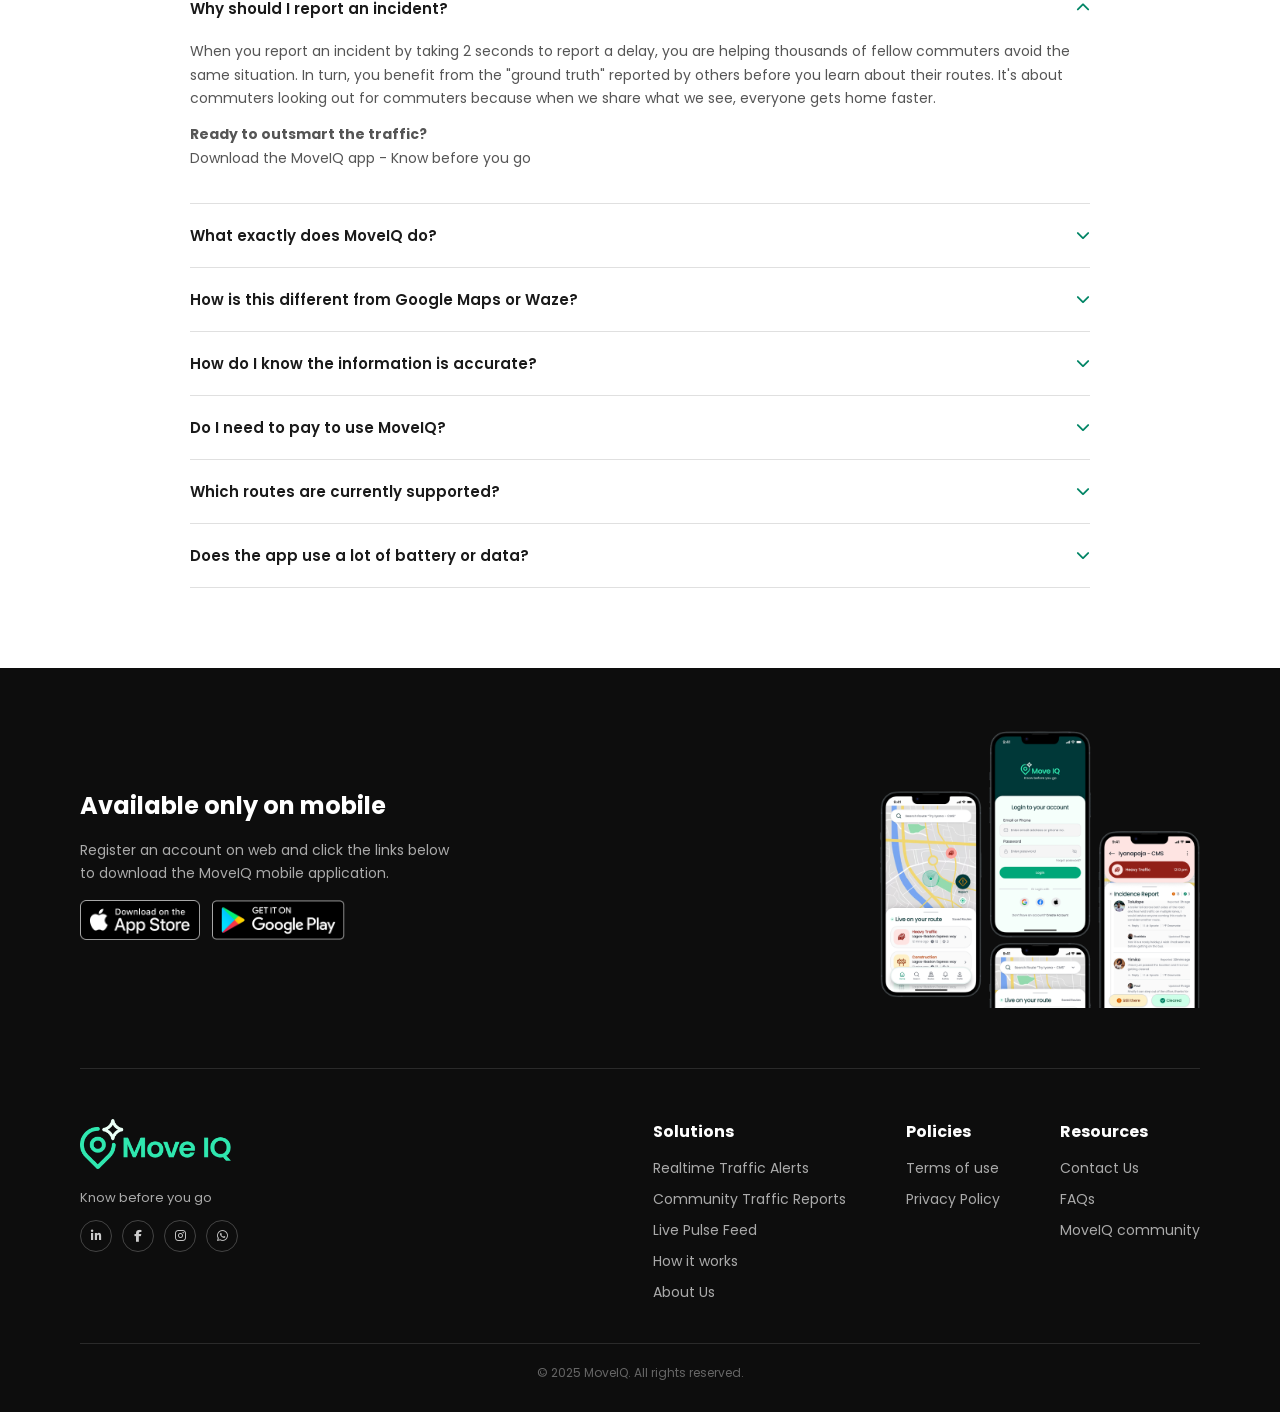
==== commit 2aec98c1: "Update index.html Linked FAQ on footer to FAQ on homepage" ====
--- a/index.html
+++ b/index.html
@@ -331,7 +331,7 @@
   </div>
 
   <!-- FAQ SECTION -->
-  <section class="faq-section">
+  <section class="faq-section" id = 'Frequently asked questions1'>
     <div class="faq-container">
       <h2>Frequently asked questions</h2>
 
@@ -458,7 +458,7 @@
         <div class="footer-col">
           <h4>Resources</h4>
           <a href="about.html#contact">Contact Us</a>
-          <a href="about.html#faq">FAQs</a>
+          <a href="Frequently asked questions1">FAQs</a>
           <a href="#">MoveIQ community</a>
         </div>
       </div>
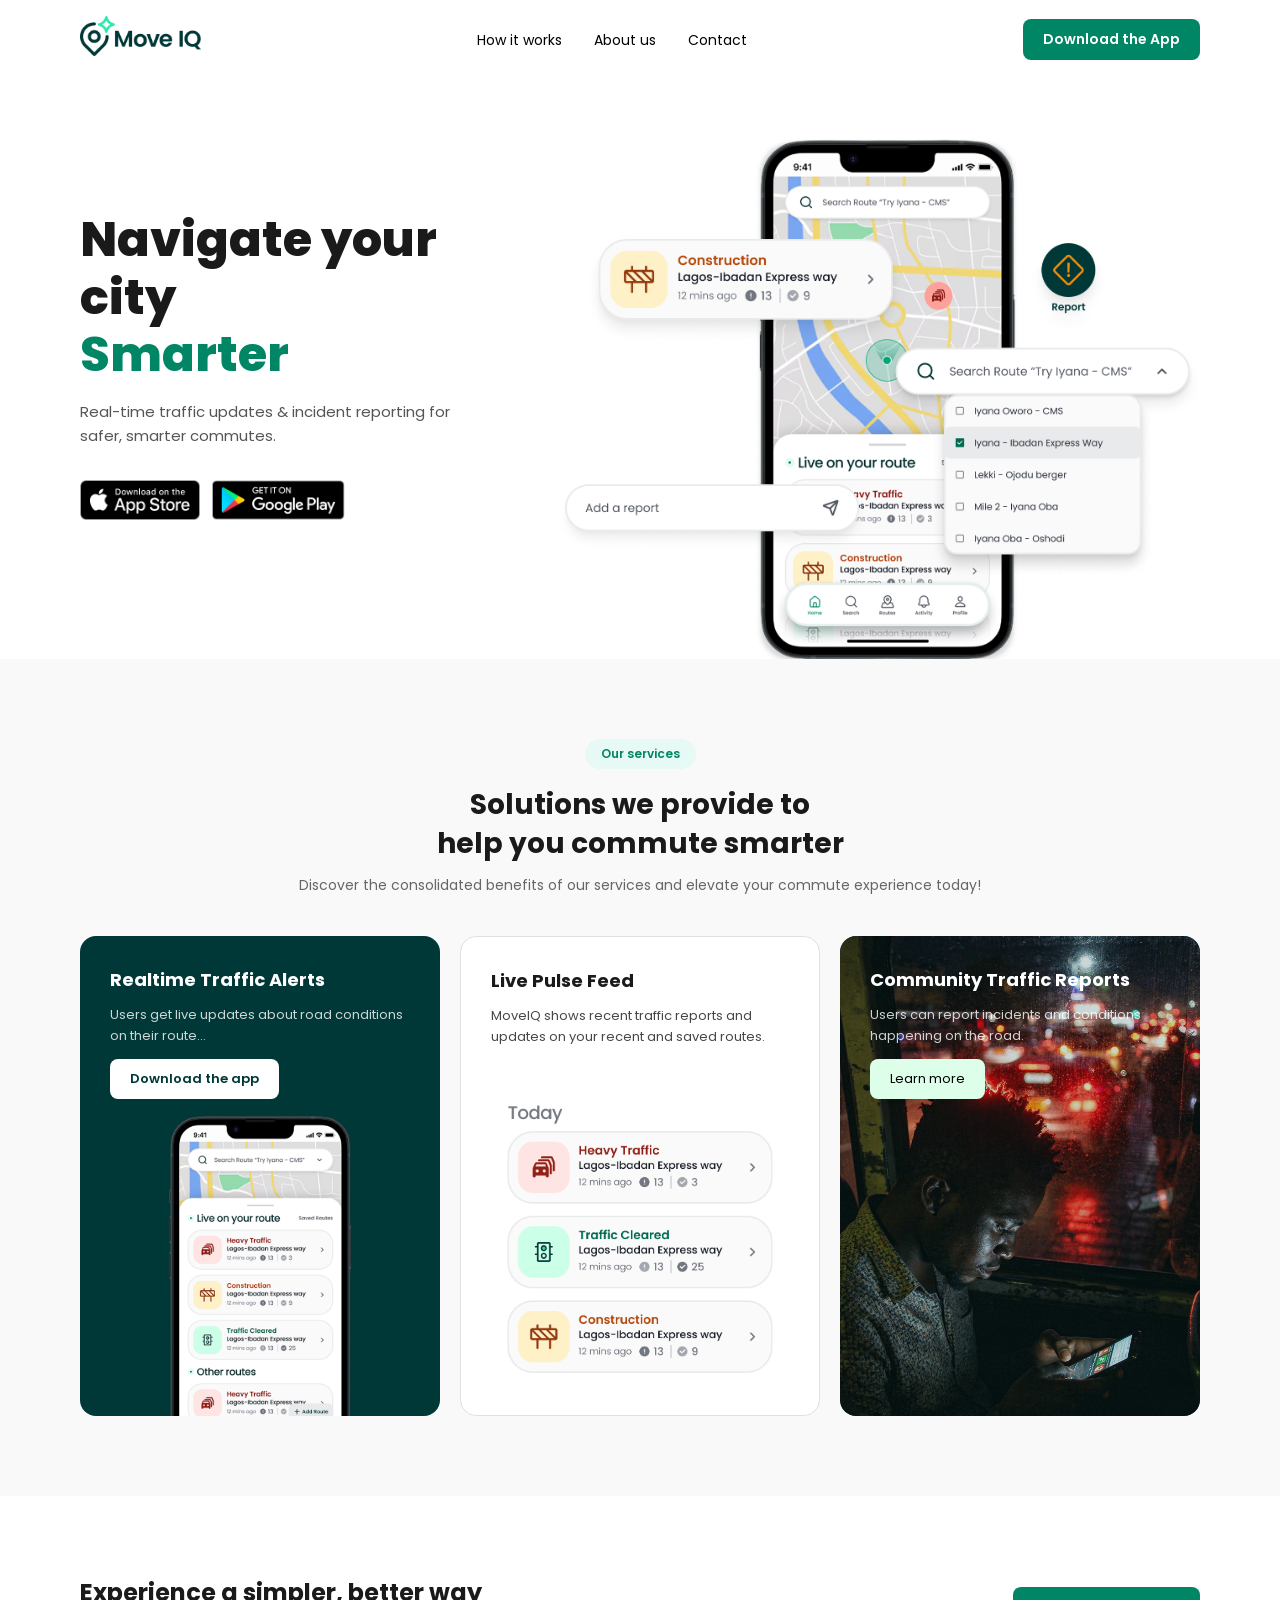
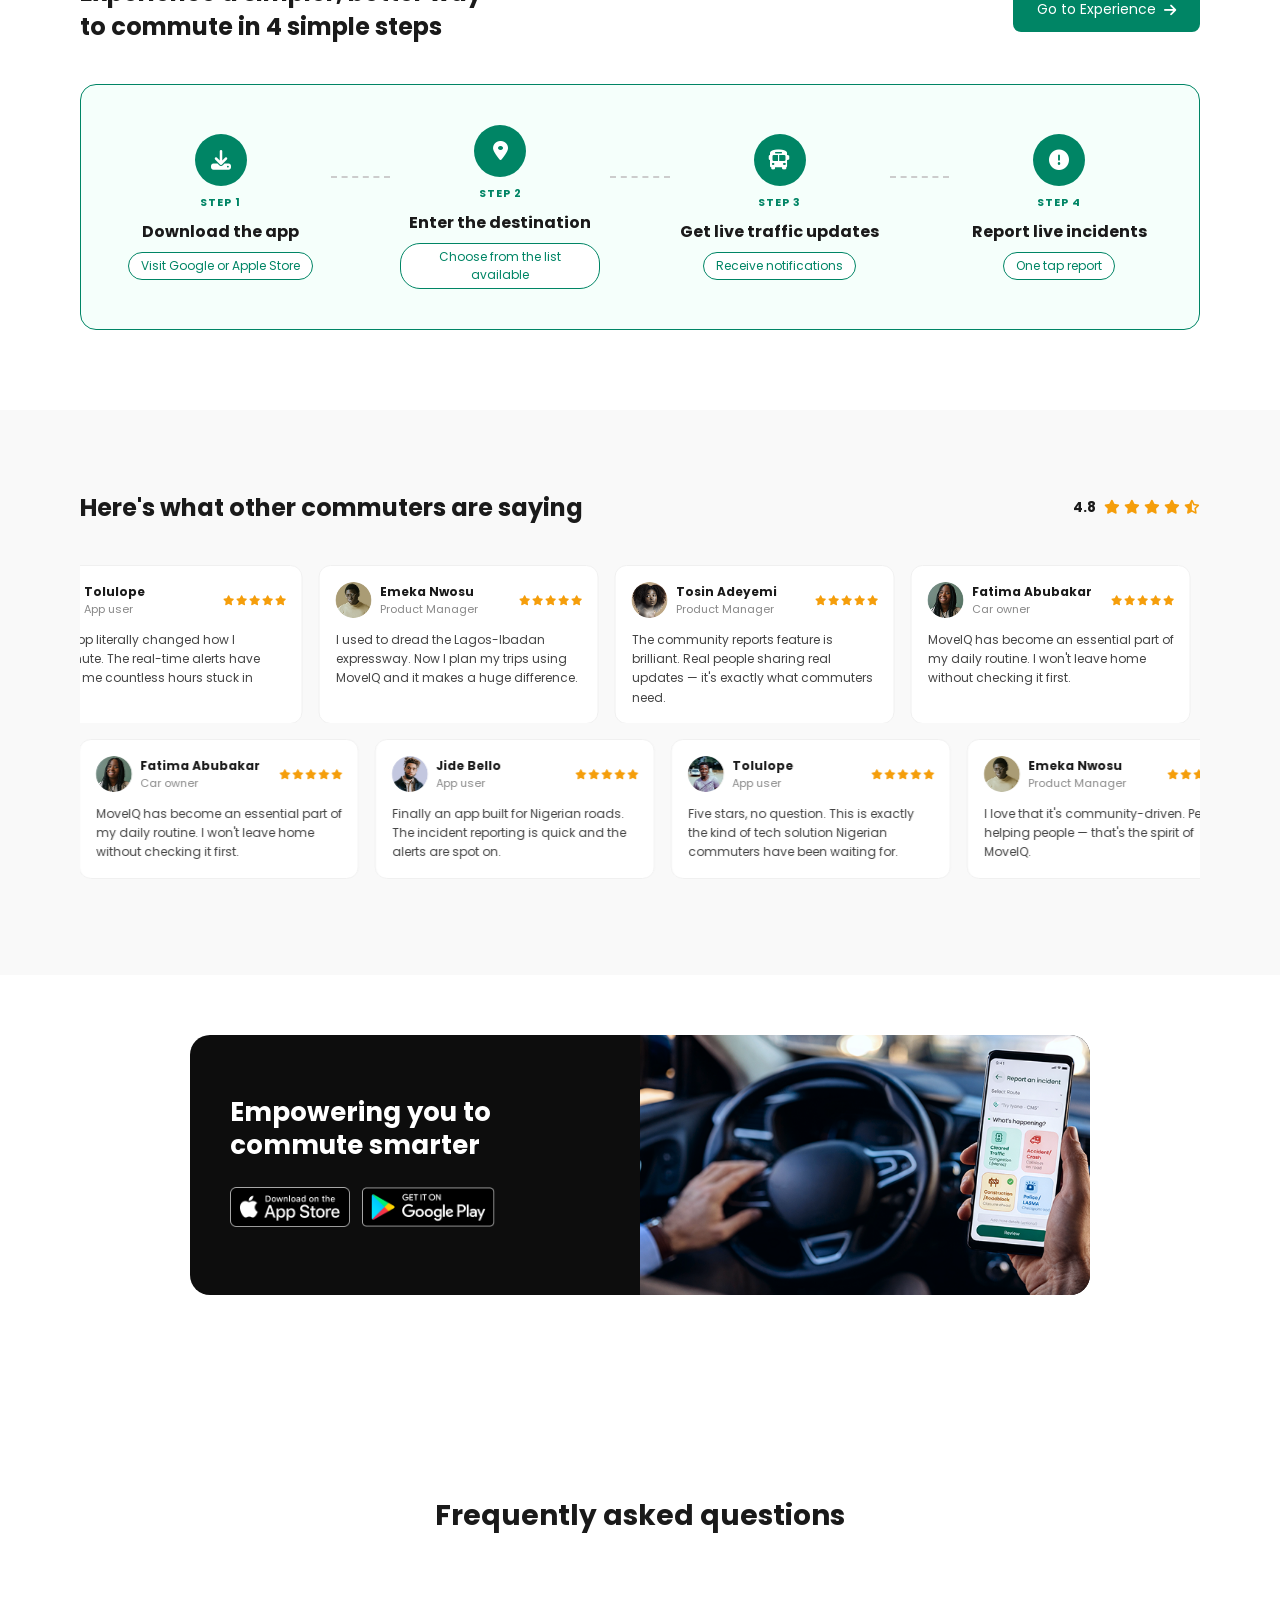
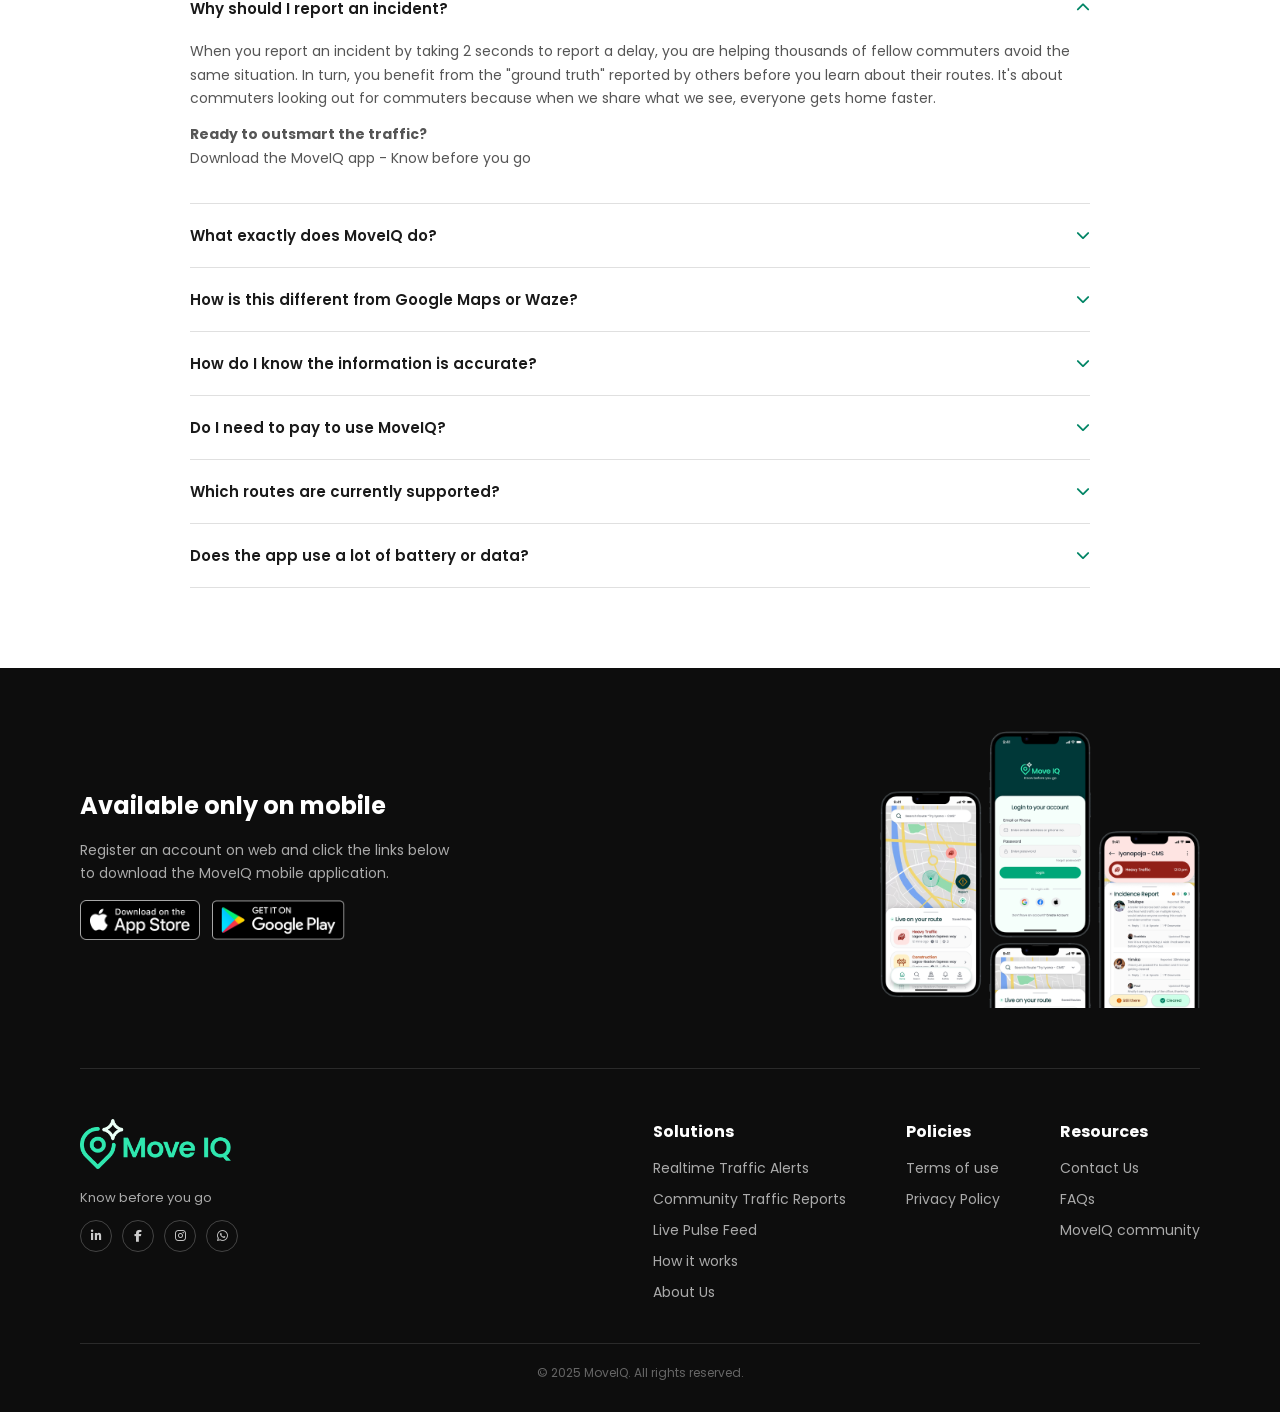
==== commit a6c1258d: "Update index.html Added the #" ====
--- a/index.html
+++ b/index.html
@@ -458,7 +458,7 @@
         <div class="footer-col">
           <h4>Resources</h4>
           <a href="about.html#contact">Contact Us</a>
-          <a href="Frequently asked questions1">FAQs</a>
+          <a href="#Frequently asked questions1">FAQs</a>
           <a href="#">MoveIQ community</a>
         </div>
       </div>
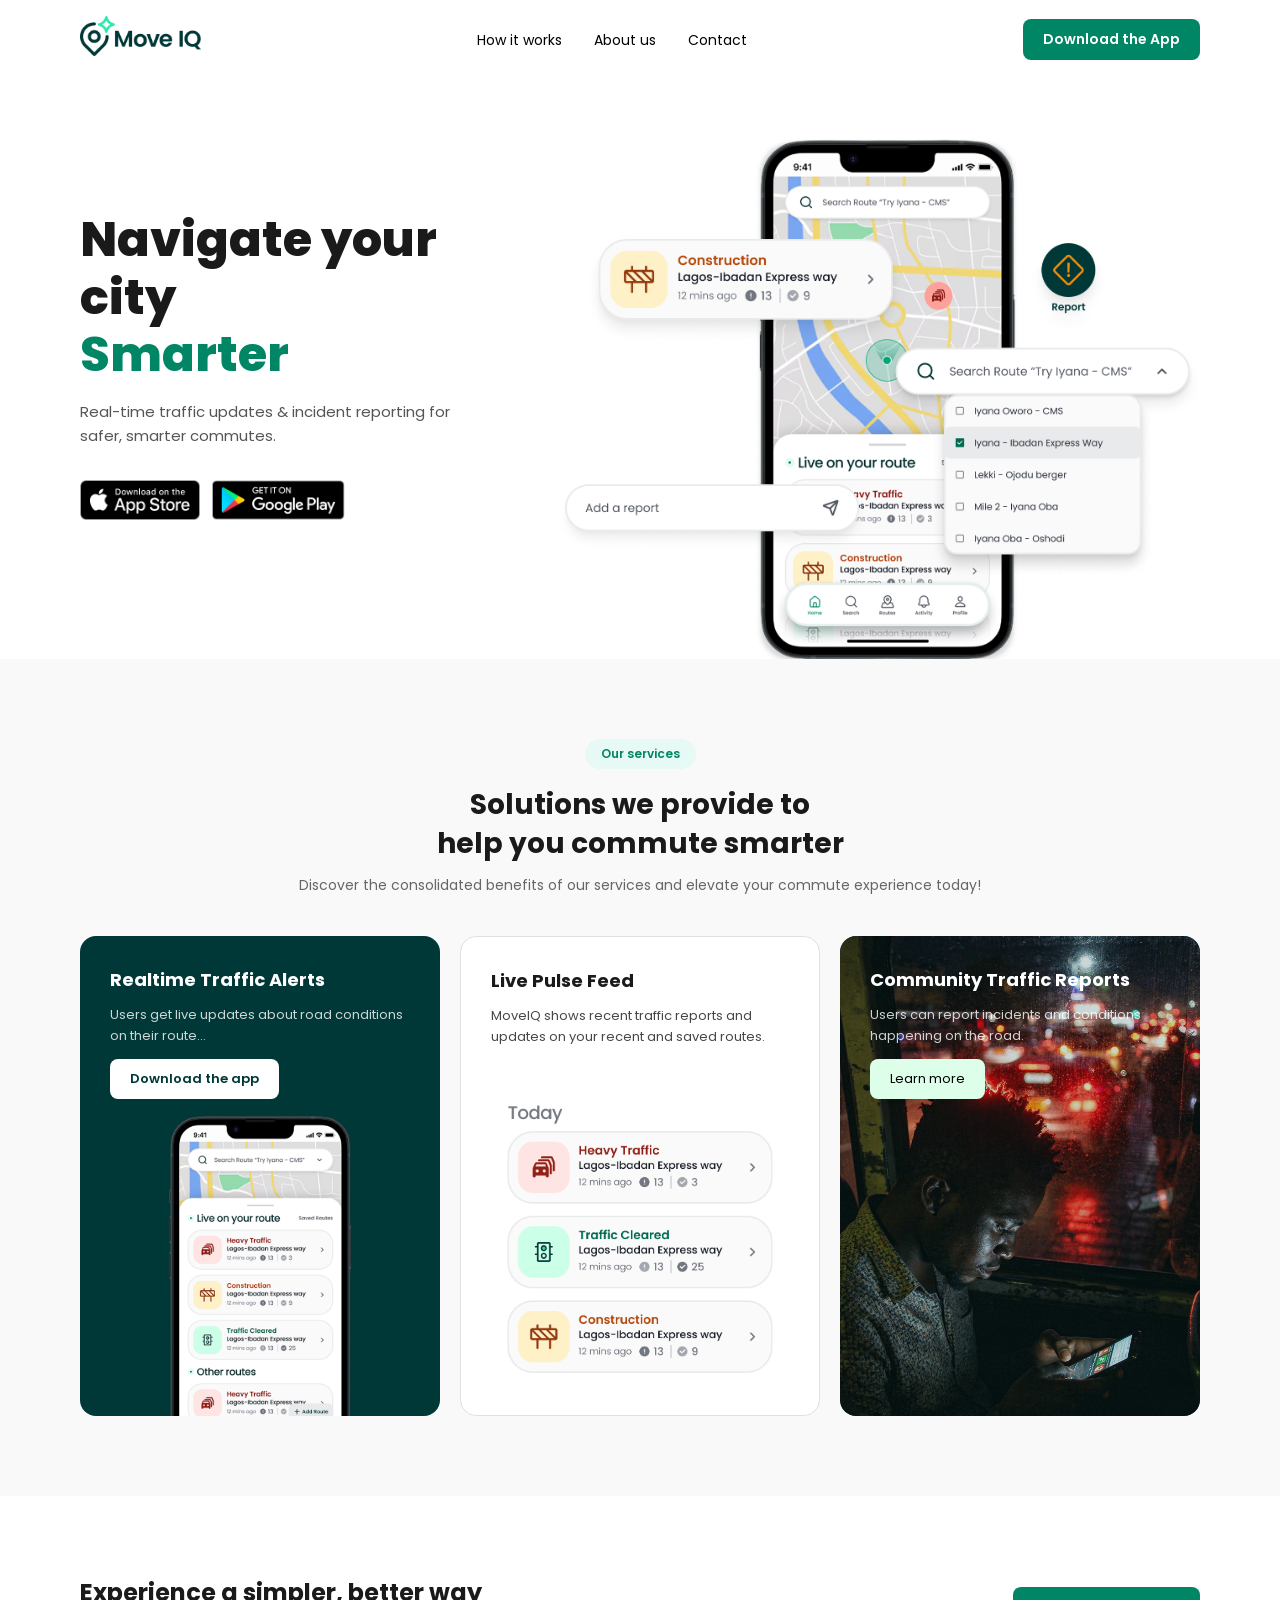
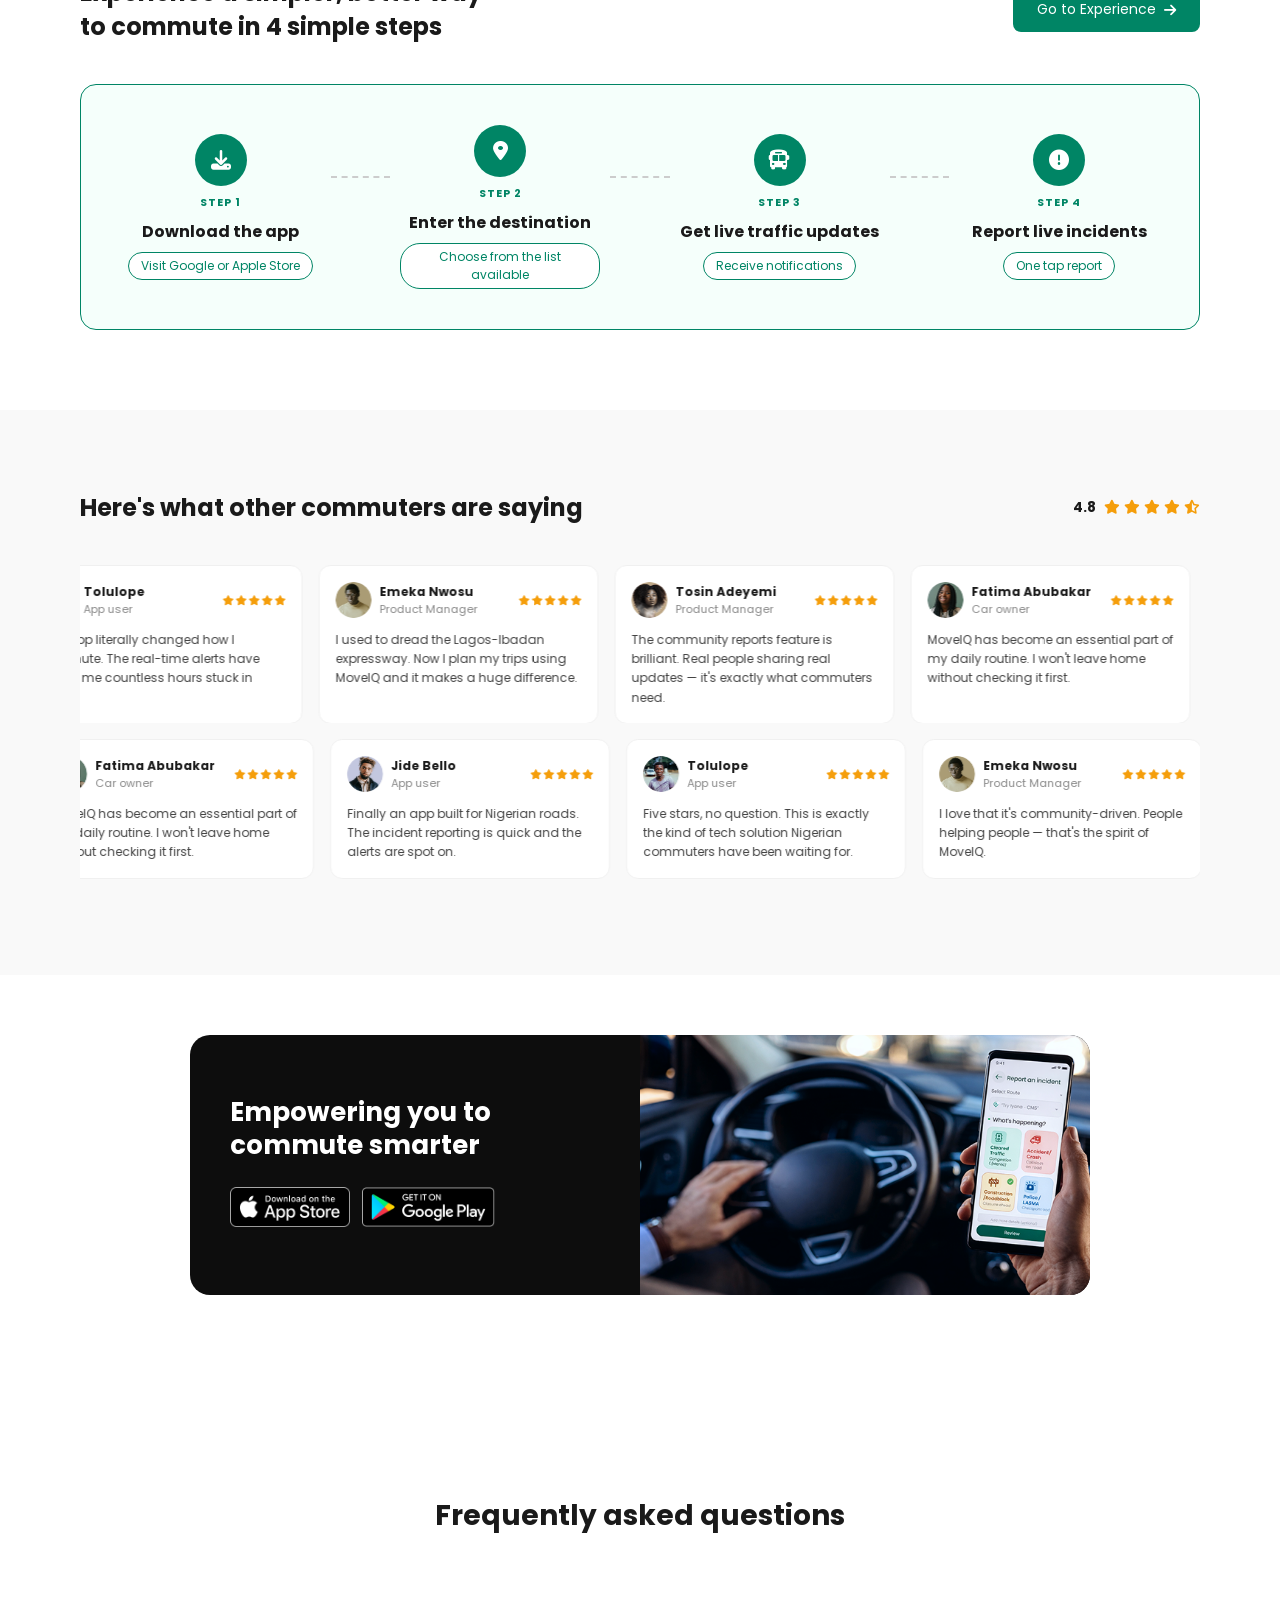
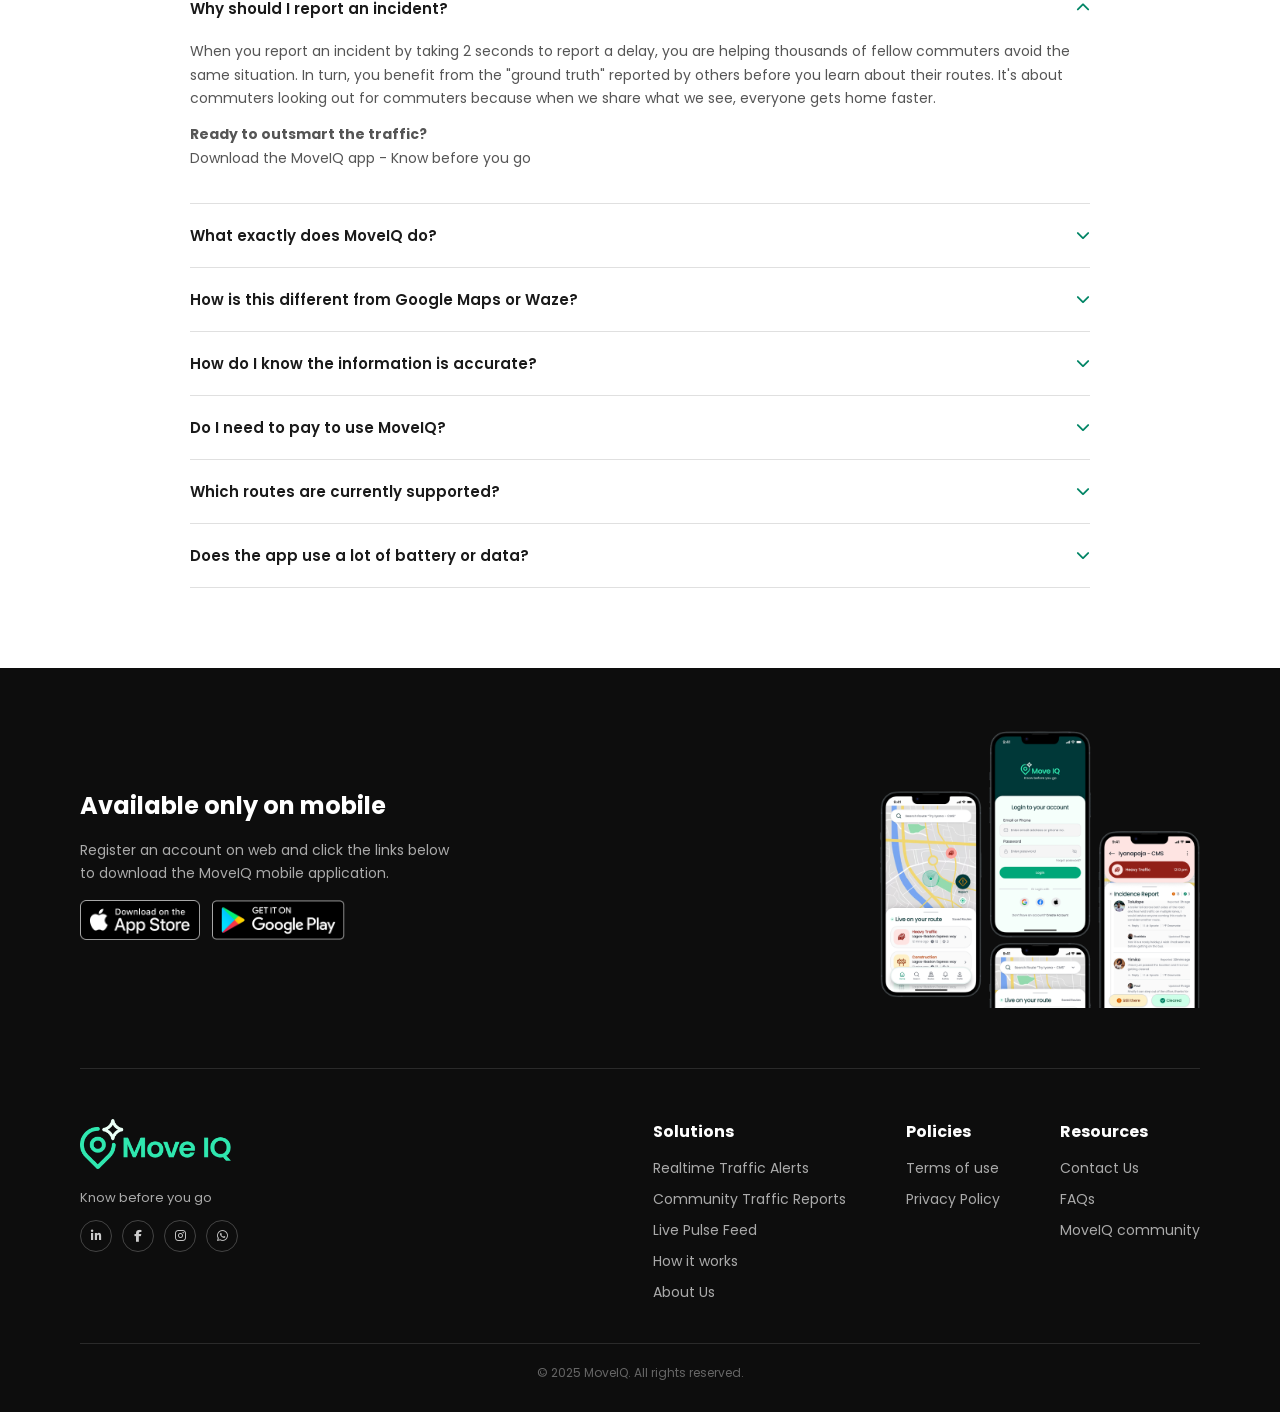
==== commit dd92af59: "Update index.html Download the app" ====
--- a/index.html
+++ b/index.html
@@ -21,7 +21,7 @@
   <li><a href="about.html">About us</a></li>
   <li><a href="about.html#contact">Contact</a></li>
 </ul>
-      <a href="index.html" class="btn-primary">Download the App</a>
+      <a href="https://drive.google.com/drive/folders/1GavteM7Zzd3spjAyJ759Hu1LQ2ftnLMX?usp=sharing" class="btn-primary">Download the App</a>
       <button class="hamburger" onclick="document.getElementById('mobileMenu').classList.toggle('open')">
         <i class="fas fa-bars"></i>
       </button>
@@ -31,7 +31,7 @@
         <li><a href="How it works.html">How it works</a></li>
         <li><a href="about.html">About us</a></li>
         <li><a href="about.html#contact">Contact</a></li>
-        <li><a href="index.html" class="btn-primary">Download the App</a></li>
+        <li><a href="https://drive.google.com/drive/folders/1GavteM7Zzd3spjAyJ759Hu1LQ2ftnLMX?usp=sharing" class="btn-primary">Download the App</a></li>
       </ul>
     </div>
   </nav>
@@ -66,7 +66,7 @@
         <div class="service-card dark">
           <h3>Realtime Traffic Alerts</h3>
           <p>Users get live updates about road conditions on their route...</p>
-          <a href="#" class="btn-white">Download the app</a>
+          <a href="https://drive.google.com/drive/folders/1GavteM7Zzd3spjAyJ759Hu1LQ2ftnLMX?usp=sharing" class="btn-white">Download the app</a>
           <div class="service-image">
             <img src="service-phone1.png" alt="Traffic Alerts" />
           </div>
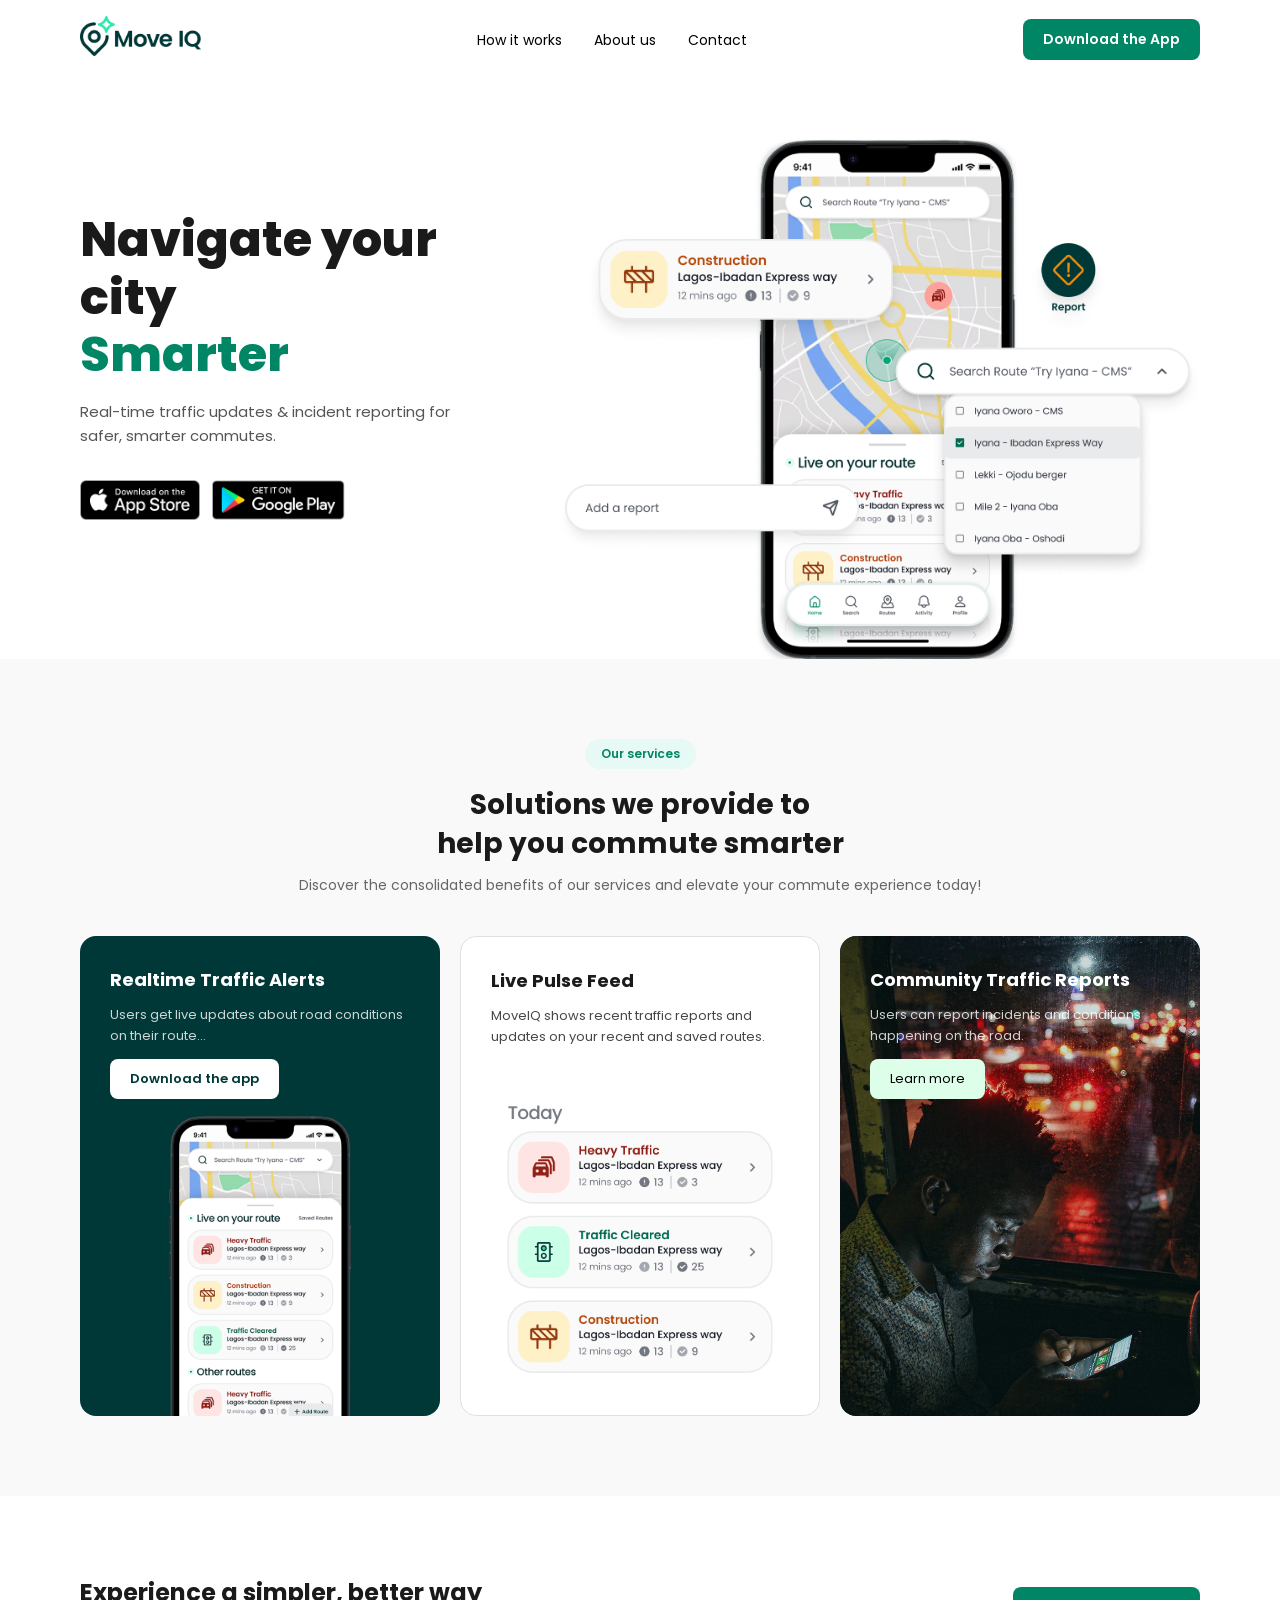
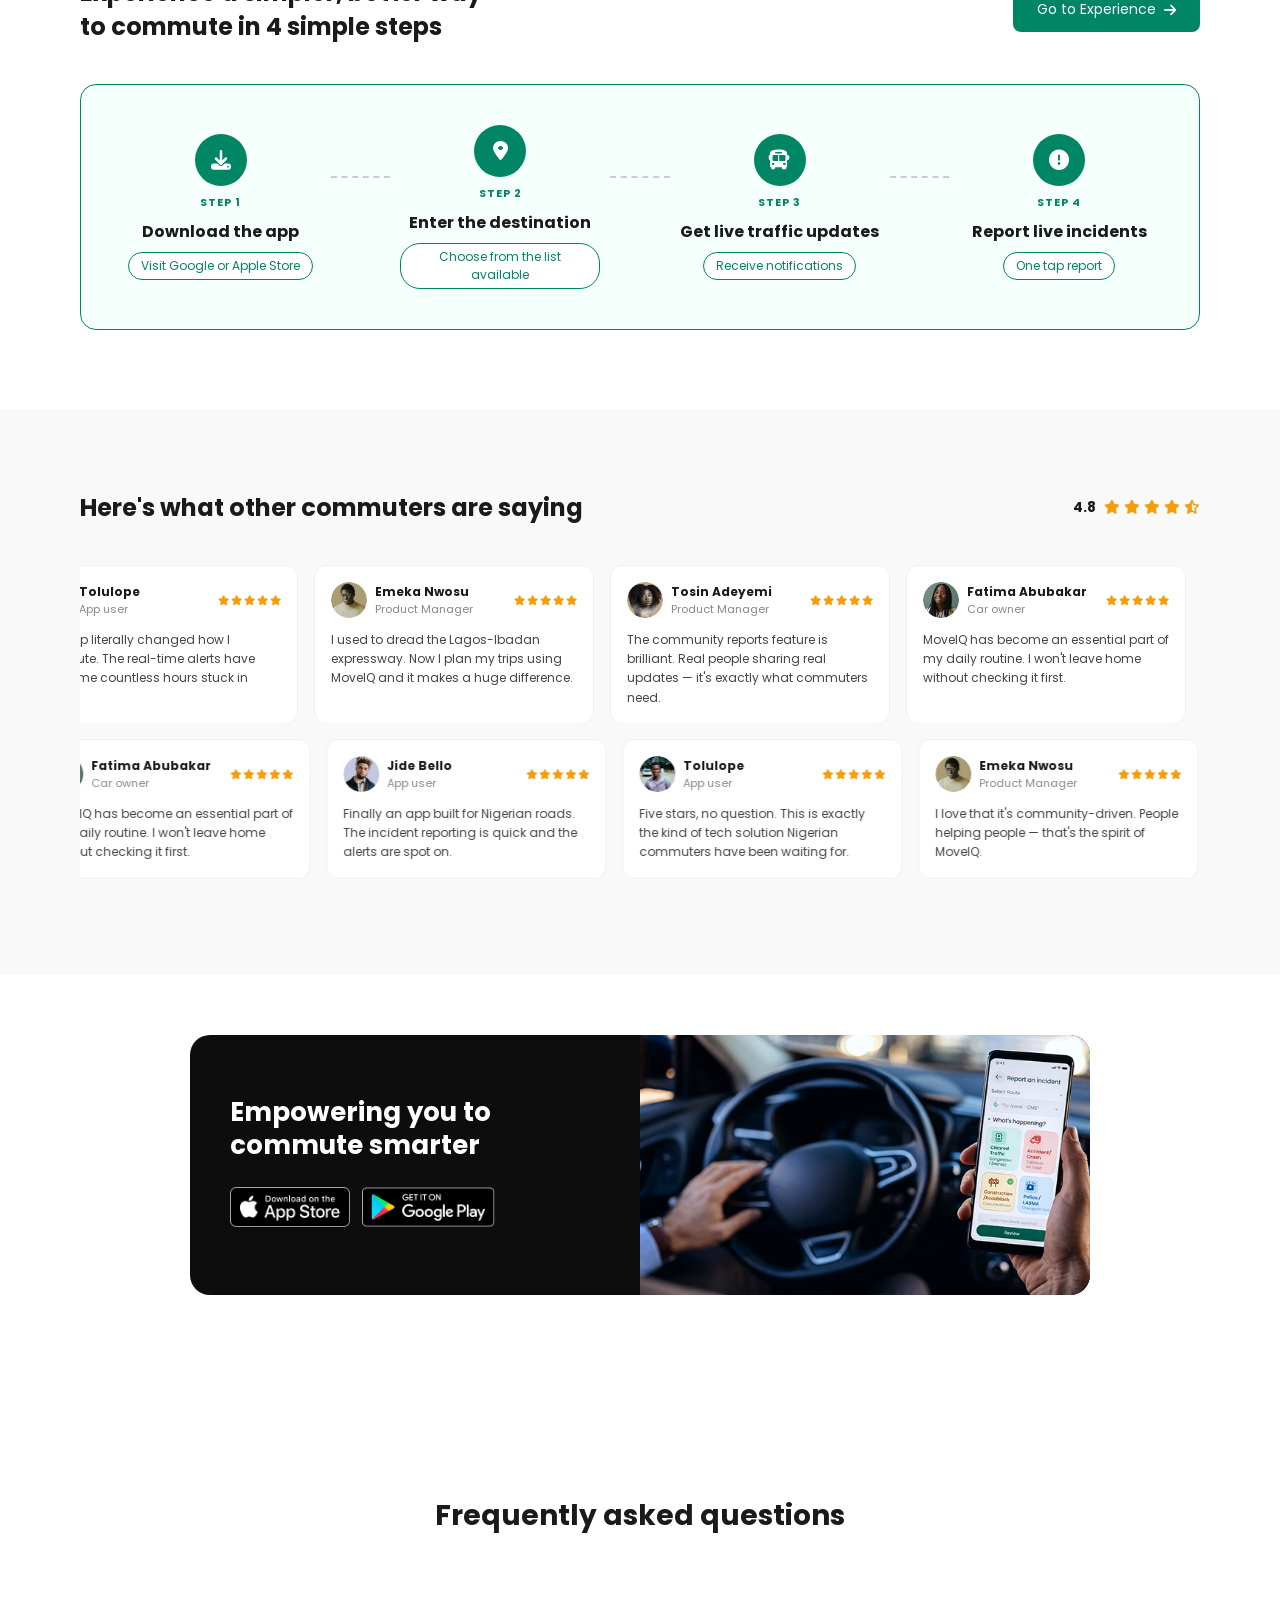
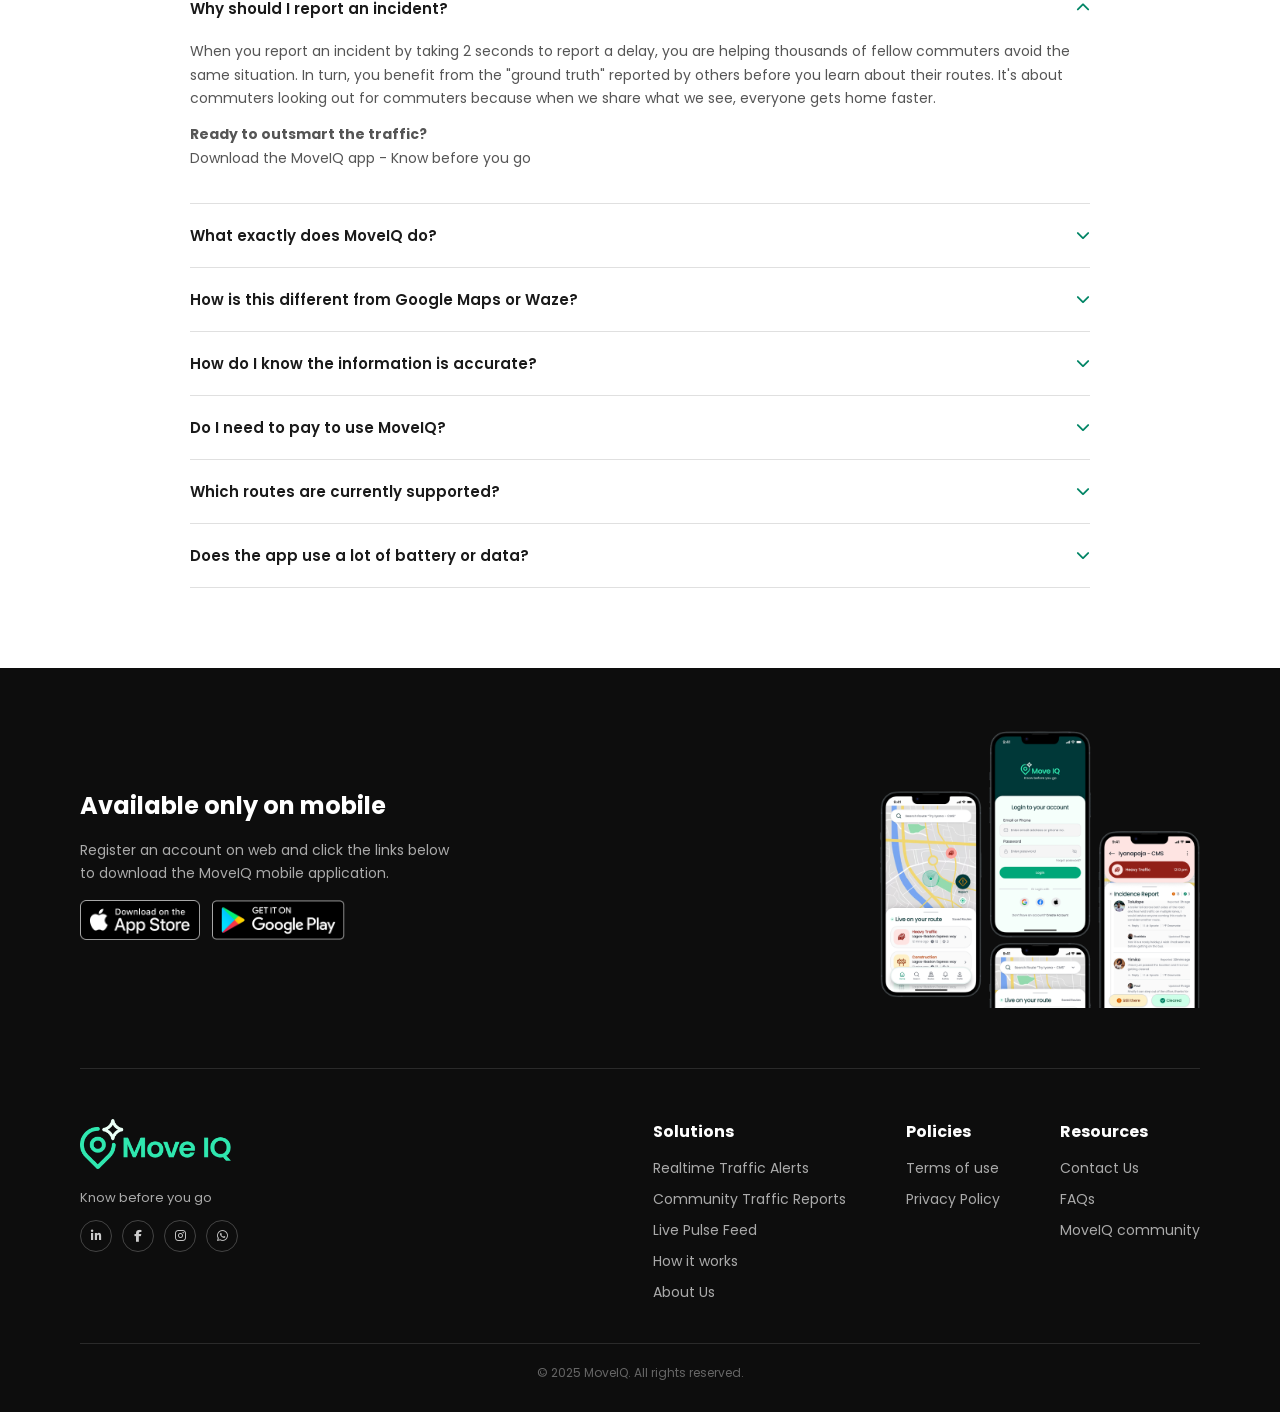
==== commit 25a4f296: "Update index.html Added live pulse, realtime and community report links to the footer" ====
--- a/index.html
+++ b/index.html
@@ -444,9 +444,9 @@
       <div class="footer-links">
         <div class="footer-col">
           <h4>Solutions</h4>
-          <a href="How it works.html">Realtime Traffic Alerts</a>
-          <a href="How it works.html">Community Traffic Reports</a>
-          <a href="How it works.html">Live Pulse Feed</a>
+          <a href="How it works.html#Realtime">Realtime Traffic Alerts</a>
+          <a href="How it works.html#Community">Community Traffic Reports</a>
+          <a href="How it works.html#Live">Live Pulse Feed</a>
           <a href="How it works.html">How it works</a>
           <a href="about.html">About Us</a>
         </div>
